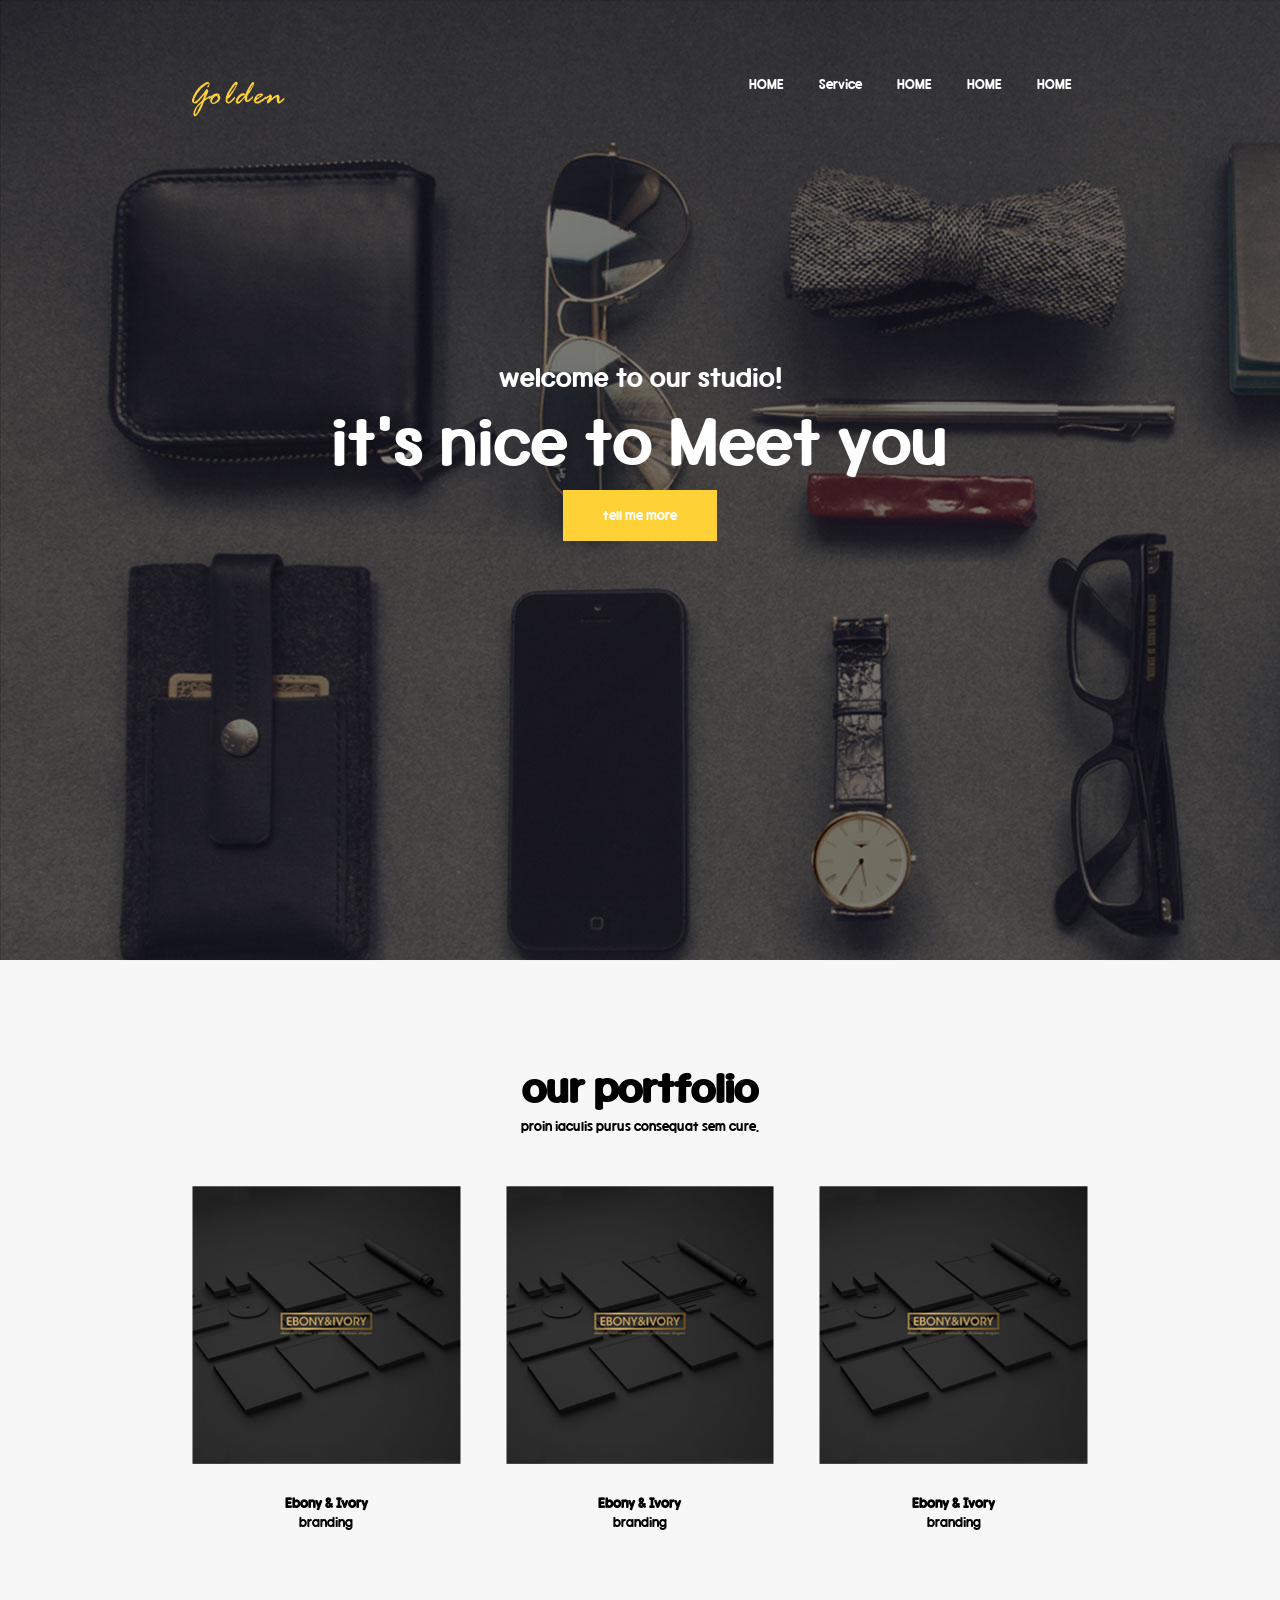
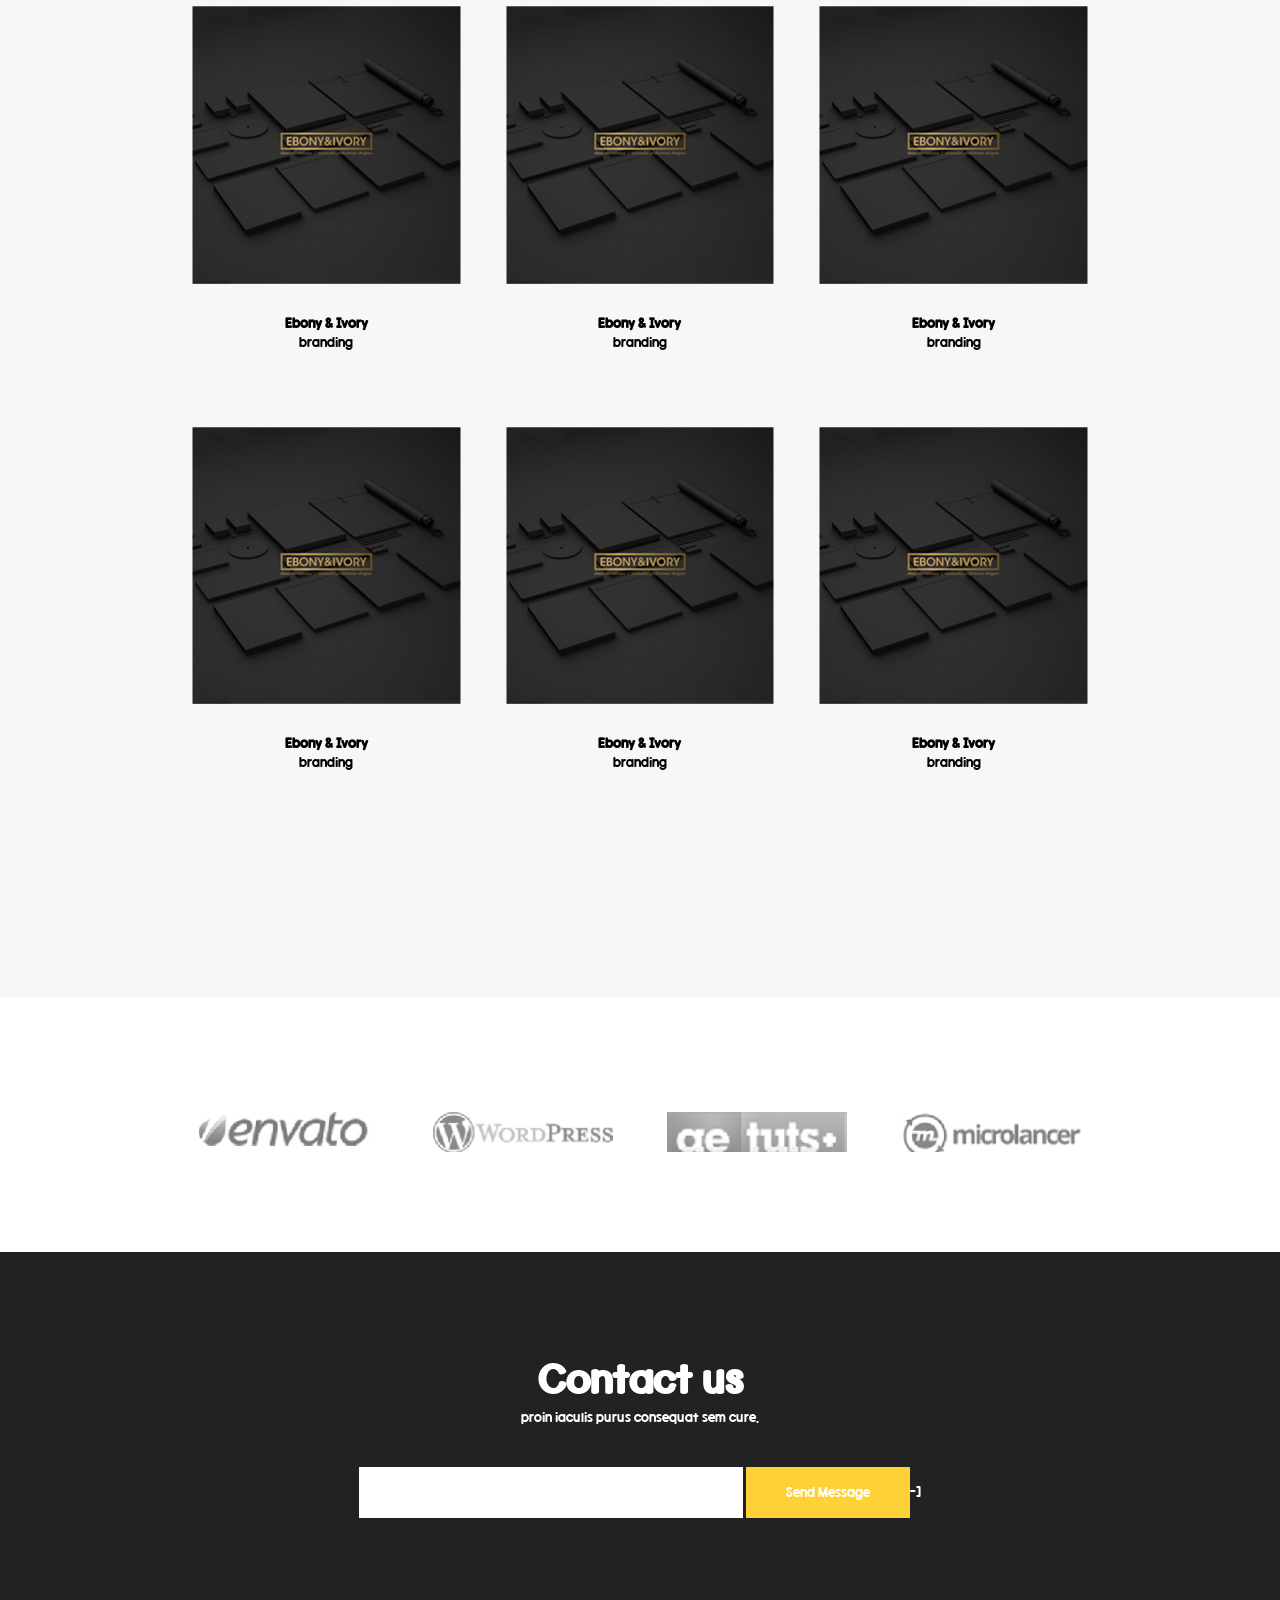
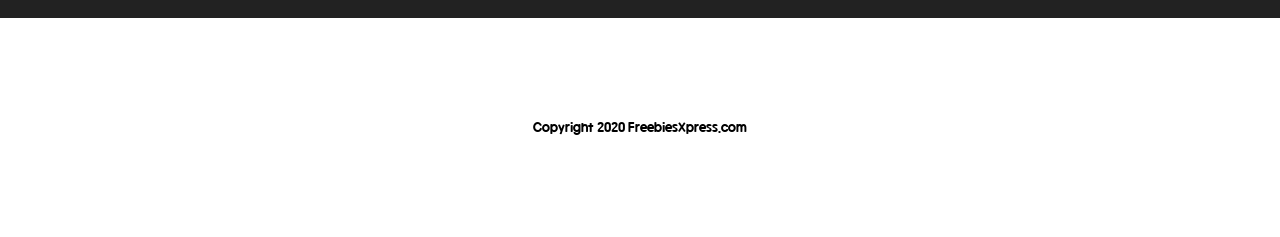
==== index.html @ ff39e225 "upload" ====
<!DOCTYPE html>
<html lang="en">
<head>
    <meta charset="UTF-8">
    <meta http-equiv="X-UA-Compatible" content="IE=edge">
    <meta name="viewport" content="width=device-width, initial-scale=1.0">
    <meta property="og:title" content="오픈그래프 테스트"> 
    <meta property="og:url" content="https://m-kyu.github.io/og-test/index.html"> 
    <meta property="og:type" content="website"> 
    <meta property="og:image" content="img/img_item04.jpg"> 
    <meta property="og:site_name" content="golden"> 
    <meta property="og:description" content="오픈그래프 테스트 중입니다."> 
    
    <title>Document</title>
    <link href="css/index.css" rel="stylesheet">
    <link href="favicon.ico" rel="shortcut icon">
</head>
<body>
    <header>
        <div>
            <h1><a href="index.html">LOGO</a></h1>
            <nav>
                <a href="index.html">HOME</a>
                <a href="sub.html">Service</a>
                <a href="#">HOME</a>
                <a href="#">HOME</a>
                <a href="#">HOME</a>
            </nav>
            <a class="trigger menu">
                <span></span>
                <span></span>
                <span></span>

            </a>
        </div>
    </header>


    
    <main>
        <div class="visual">
            <div>
                <p>
                    <small>welcome to our studio!</small>
                    it's nice to Meet you
                </p>
                <a href="#">tell me more</a>
            </div>
        </div>
        <img src="img/img_visual.jpg" alt="">

        <section>
            <h2>
                our portfolio
                <small>proin iaculis purus consequat sem cure.</small>
            </h2>
            <ul>
                <li>
                    <p><img src="img/img_item01.jpg" alt=""</p>
                    <p>
                        <b>Ebony & Ivory</b>
                        <em>branding</em>
                    </p>
                </li>
                <li>
                    <p><img src="img/img_item01.jpg" alt=""</p>
                    <p>
                        <b>Ebony & Ivory</b>
                        <em>branding</em>
                    </p>
                </li>
                <li>
                    <p><img src="img/img_item01.jpg" alt=""</p>
                    <p>
                        <b>Ebony & Ivory</b>
                        <em>branding</em>
                    </p>
                </li>
                <li>
                    <p><img src="img/img_item01.jpg" alt=""</p>
                    <p>
                        <b>Ebony & Ivory</b>
                        <em>branding</em>
                    </p>
                </li>
                <li>
                    <p><img src="img/img_item01.jpg" alt=""</p>
                    <p>
                        <b>Ebony & Ivory</b>
                        <em>branding</em>
                    </p>
                </li>
                <li>
                    <p><img src="img/img_item01.jpg" alt=""</p>
                    <p>
                        <b>Ebony & Ivory</b>
                        <em>branding</em>
                    </p>
                </li>
                <li>
                    <p><img src="img/img_item01.jpg" alt=""</p>
                    <p>
                        <b>Ebony & Ivory</b>
                        <em>branding</em>
                    </p>
                </li>
                <li>
                    <p><img src="img/img_item01.jpg" alt=""</p>
                    <p>
                        <b>Ebony & Ivory</b>
                        <em>branding</em>
                    </p>
                </li>
                <li>
                    <p><img src="img/img_item01.jpg" alt=""</p>
                    <p>
                        <b>Ebony & Ivory</b>
                        <em>branding</em>
                    </p>
                </li>

            </ul>
        </section>
        <div class="banner">
            <a href="#">envato</a>
            <a href="#">wordpress</a>
            <a href="#">tuts</a>
            <a href="#">microlancer</a>
        </div>

        <article class="contact">
            <h2>Contact us
            <small>proin iaculis purus consequat sem cure.</small>
            </h2>
            <div>
                <input type="email" name="email">
                <a href="#">Send Message</a>-]

            </div>


        </article>
    </main>
    <footer>Copyright 2020 FreebiesXpress.com</footer>
</body>
</html>
---- css/index.css ----
@font-face {
  font-family: 'KOTRA HOPE';
  src: url("../font/KOTRAHOPE.woff2") format("woff2");
  font-weight: normal;
  font-style: normal;
  font-display: swap;
}

* {
  -webkit-box-sizing: border-box;
          box-sizing: border-box;
  font-family: 'KOTRA HOPE';
}

body {
  margin: 0;
}

h2, h3, h4, h5, h6, figure, p {
  margin: 0;
}

a {
  text-decoration: none;
}

ul, li {
  list-style-type: none;
  padding: 0;
  margin: 0;
}

img {
  vertical-align: middle;
}

table {
  border-collapse: collapse;
}

header {
  position: fixed;
  left: 0;
  top: 0;
  width: 100%;
  padding: 30px 0;
  z-index: 9;
}

header > div {
  width: 70%;
  margin: 0 auto;
  display: -webkit-box;
  display: -ms-flexbox;
  display: flex;
  -webkit-box-pack: justify;
      -ms-flex-pack: justify;
          justify-content: space-between;
  -webkit-box-align: center;
      -ms-flex-align: center;
          align-items: center;
}

header > div a {
  color: #fff;
}

header > div h1 {
  -webkit-animation: txt 3s infinite;
          animation: txt 3s infinite;
}

header > div h1 a {
  background: url("../img/logo.png") no-repeat;
  font-size: 0;
  width: 96px;
  height: 36px;
  display: inline-block;
}

header > div nav {
  -webkit-box-flex: 1;
      -ms-flex-positive: 1;
          flex-grow: 1;
  text-align: right;
}

header > div nav a {
  display: inline-block;
  padding: 0 2%;
}

header > div .trigger-menu {
  width: 26px;
  height: 16px;
  position: absolute;
  right: 0;
  top: 30%;
  cursor: pointer;
}

header > div .trigger-menu span {
  width: 100%;
  border-bottom: 3px solid #fff;
  position: absolute;
  left: 0;
  top: 50%;
}

header > div .trigger-menu span:nth-child(1) {
  -webkit-transform: translateY(-6px);
          transform: translateY(-6px);
}

header > div .trigger-menu span:nth-child(1) {
  -webkit-transform: translateY(6px);
          transform: translateY(6px);
}

footer {
  padding: 100px 0;
  text-align: center;
}

header {
  position: fixed;
  left: 0;
  top: 0;
  width: 100%;
  padding: 30px 0;
  z-index: 9%;
}

header > div {
  width: 70%;
  margin: 0 auto;
  display: -webkit-box;
  display: -ms-flexbox;
  display: flex;
  -webkit-box-pack: justify;
      -ms-flex-pack: justify;
          justify-content: space-between;
  -webkit-box-align: center;
      -ms-flex-align: center;
          align-items: center;
}

header > div a {
  color: #fff;
}

header > div h1 {
  -webkit-animation: txt 3s infinite;
          animation: txt 3s infinite;
}

header > div h1 a {
  background: url("../img/logo.png") no-repeat;
  font-size: 0;
  width: 96px;
  height: 36px;
  display: inline-block;
}

header > div nav {
  -webkit-box-flex: 1;
      -ms-flex-positive: 1;
          flex-grow: 1;
  text-align: right;
}

header > div nav a {
  display: inline-block;
  padding: 0 2%;
}

header > div .trigger-menu {
  width: 26px;
  height: 16px;
  position: absolute;
  right: 0;
  top: 30%;
  cursor: pointer;
}

header > div .trigger-menu span {
  width: 100%;
  border-bottom: 3px solid #fff;
  position: absolute;
  left: 0;
  top: 50%;
}

header > div .trigger-menu span:nth-child(1) {
  -webkit-transform: translateY(-6px);
          transform: translateY(-6px);
}

header > div .trigger-menu span:nth-child(1) {
  -webkit-transform: translateY(6px);
          transform: translateY(6px);
}

@-webkit-keyframes txt {
  100% {
    -webkit-transform: scale;
            transform: scale;
  }
}

@keyframes txt {
  100% {
    -webkit-transform: scale;
            transform: scale;
  }
}

.visual {
  positon: relative;
}

.visual > div {
  position: absolute;
  left: 0;
  top: 0;
  width: 100%;
  height: 100%;
  display: -webkit-box;
  display: -ms-flexbox;
  display: flex;
  -webkit-box-pack: center;
      -ms-flex-pack: center;
          justify-content: center;
  -webkit-box-align: center;
      -ms-flex-align: center;
          align-items: center;
  -webkit-box-orient: vertical;
  -webkit-box-direction: normal;
      -ms-flex-direction: column;
          flex-direction: column;
}

.visual > div p {
  color: #fff;
  font-size: 5rem;
  text-align: center;
}

.visual > div p small {
  display: block;
  font-size: 2rem;
}

.visual > div a {
  background-color: #fed136;
  padding: 16px 40px;
  display: inline-block;
  color: #fff;
  -webkit-animation: ani-1 2s forwards;
          animation: ani-1 2s forwards;
}

.visual > img {
  width: 100%;
}

@-webkit-keyframes ani-1 {}

@keyframes ani-1 {}@keyframes ani-1 {
  0%, 50% {
    -webkit-transform: translateY(100%);
            transform: translateY(100%);
  }
}

section {
  background-color: #f7f7f7;
  padding: 100px 0;
  text-align: center;
}

section h2 {
  font-size: 3rem;
}

section h2 small {
  display: block;
  font-weight: normal;
  font-size: 1rem;
}

section ul {
  width: 70%;
  margin: 50px auto;
  display: -webkit-box;
  display: -ms-flexbox;
  display: flex;
  -webkit-box-pack: justify;
      -ms-flex-pack: justify;
          justify-content: space-between;
  -ms-flex-wrap: wrap;
      flex-wrap: wrap;
}

section ul li {
  width: 30%;
  margin-bottom: 5%;
}

section ul li p > img {
  width: 100%;
}

section ul li p:nth-child(2) {
  padding: 30px;
  background-color: #f7f7f7;
}

section ul li p:nth-child(2) > b {
  display: block;
}

section ul li p:nth-child(2) > em {
  font-style: normal;
}

.banner {
  padding: 100px 0;
  text-align: center;
}

.banner a {
  display: inline-block;
  width: 180px;
  height: 40px;
  font-size: 0;
  margin: 0 2%;
}

.banner a:nth-child(1) {
  background: url("../img/bn_01.jpg") 0 0/100% no-repeat;
}

.banner a:nth-child(2) {
  background: url("../img/bn_02.jpg") 0 0/100% no-repeat;
}

.banner a:nth-child(3) {
  background: url("../img/bn_03.jpg") 0 0/100% no-repeat;
}

.banner a:nth-child(4) {
  background: url("../img/bn_04.jpg") 0 0/100% no-repeat;
}

.contact {
  background-color: #222;
  color: #fff;
  text-align: center;
  padding: 100px 0;
}

.contact h2 {
  font-size: 3rem;
}

.contact h2 small {
  display: block;
  font-weight: normal;
  font-size: 1rem;
}

.contact div {
  margin-top: 40px;
}

.contact div input {
  padding: 18px 40px;
  border: none;
  width: 30%;
  vertical-align: middle;
}

.contact div a {
  vertical-align: middle;
  background-color: #fed136;
  padding: 16px 40px;
  display: inline-block;
  color: #fff;
}

footer {
  padding: 100px 0;
  text-align: center;
}
/*# sourceMappingURL=index.css.map */
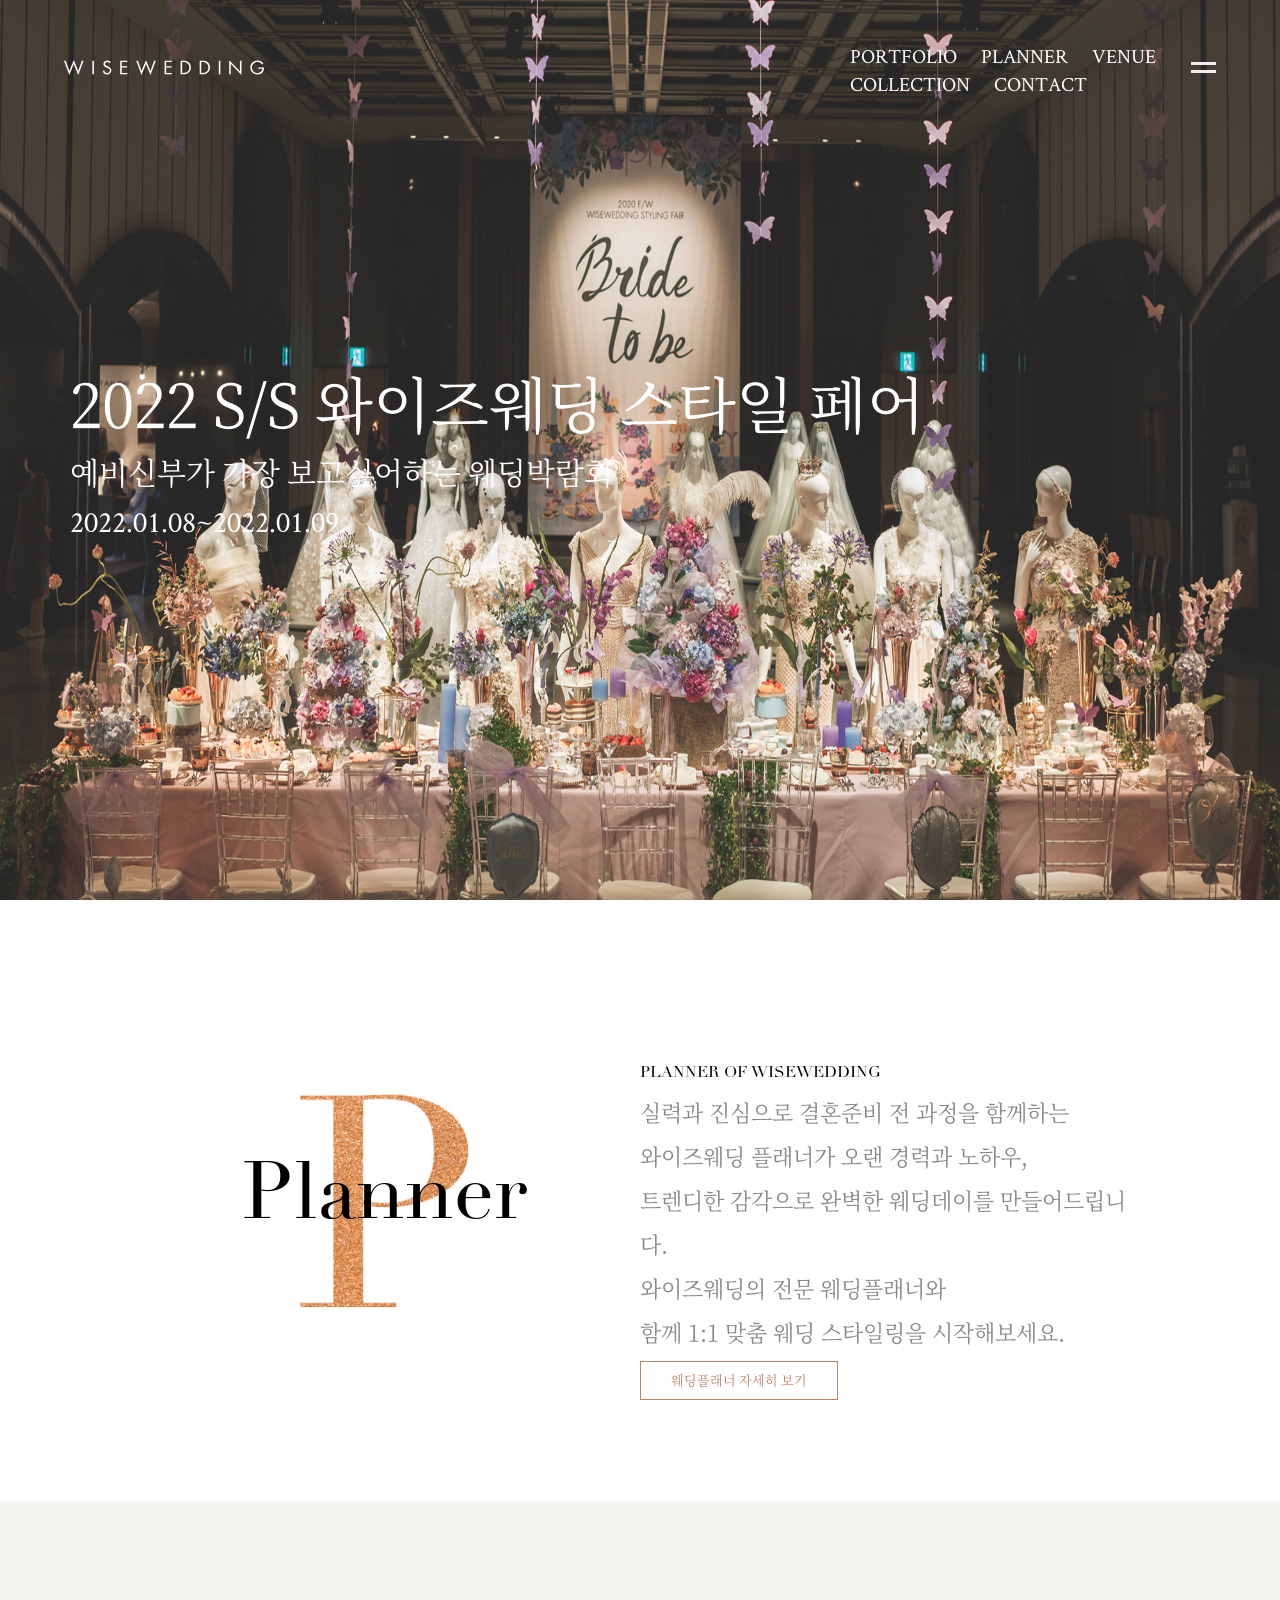
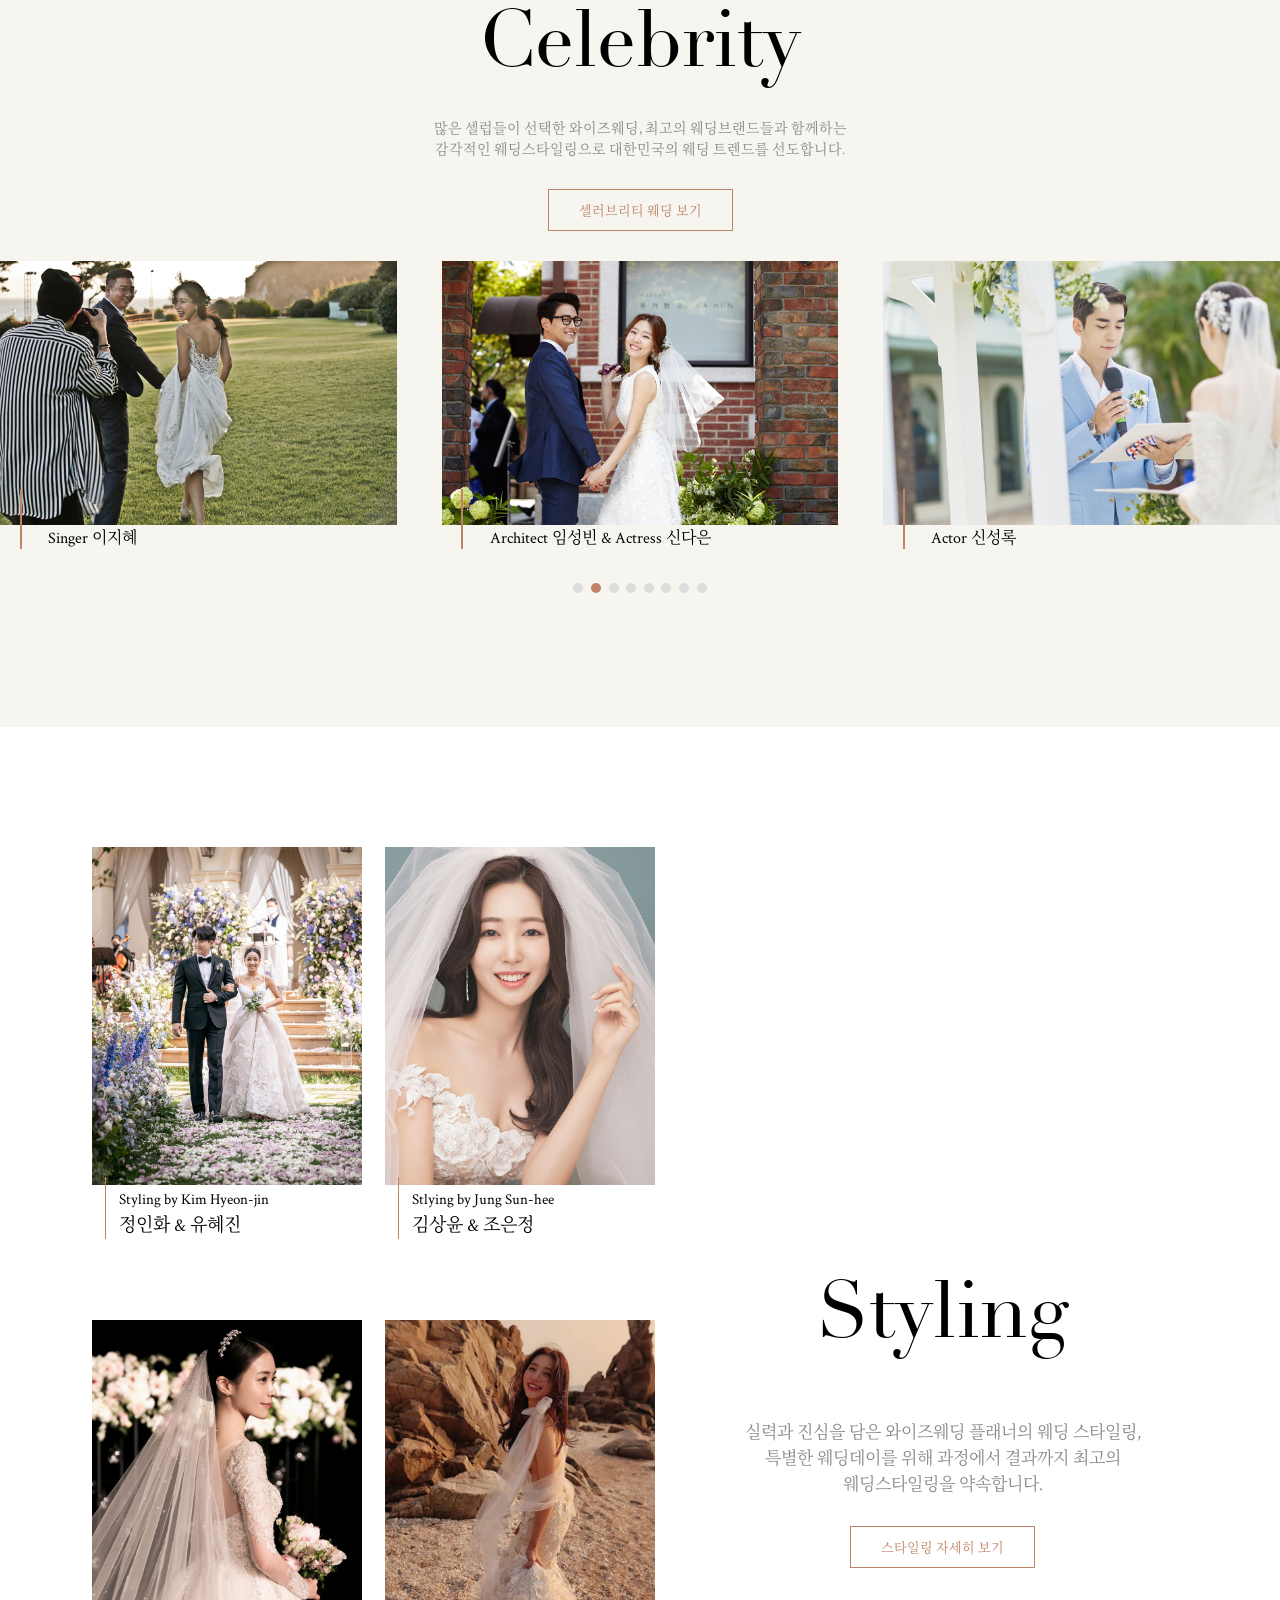
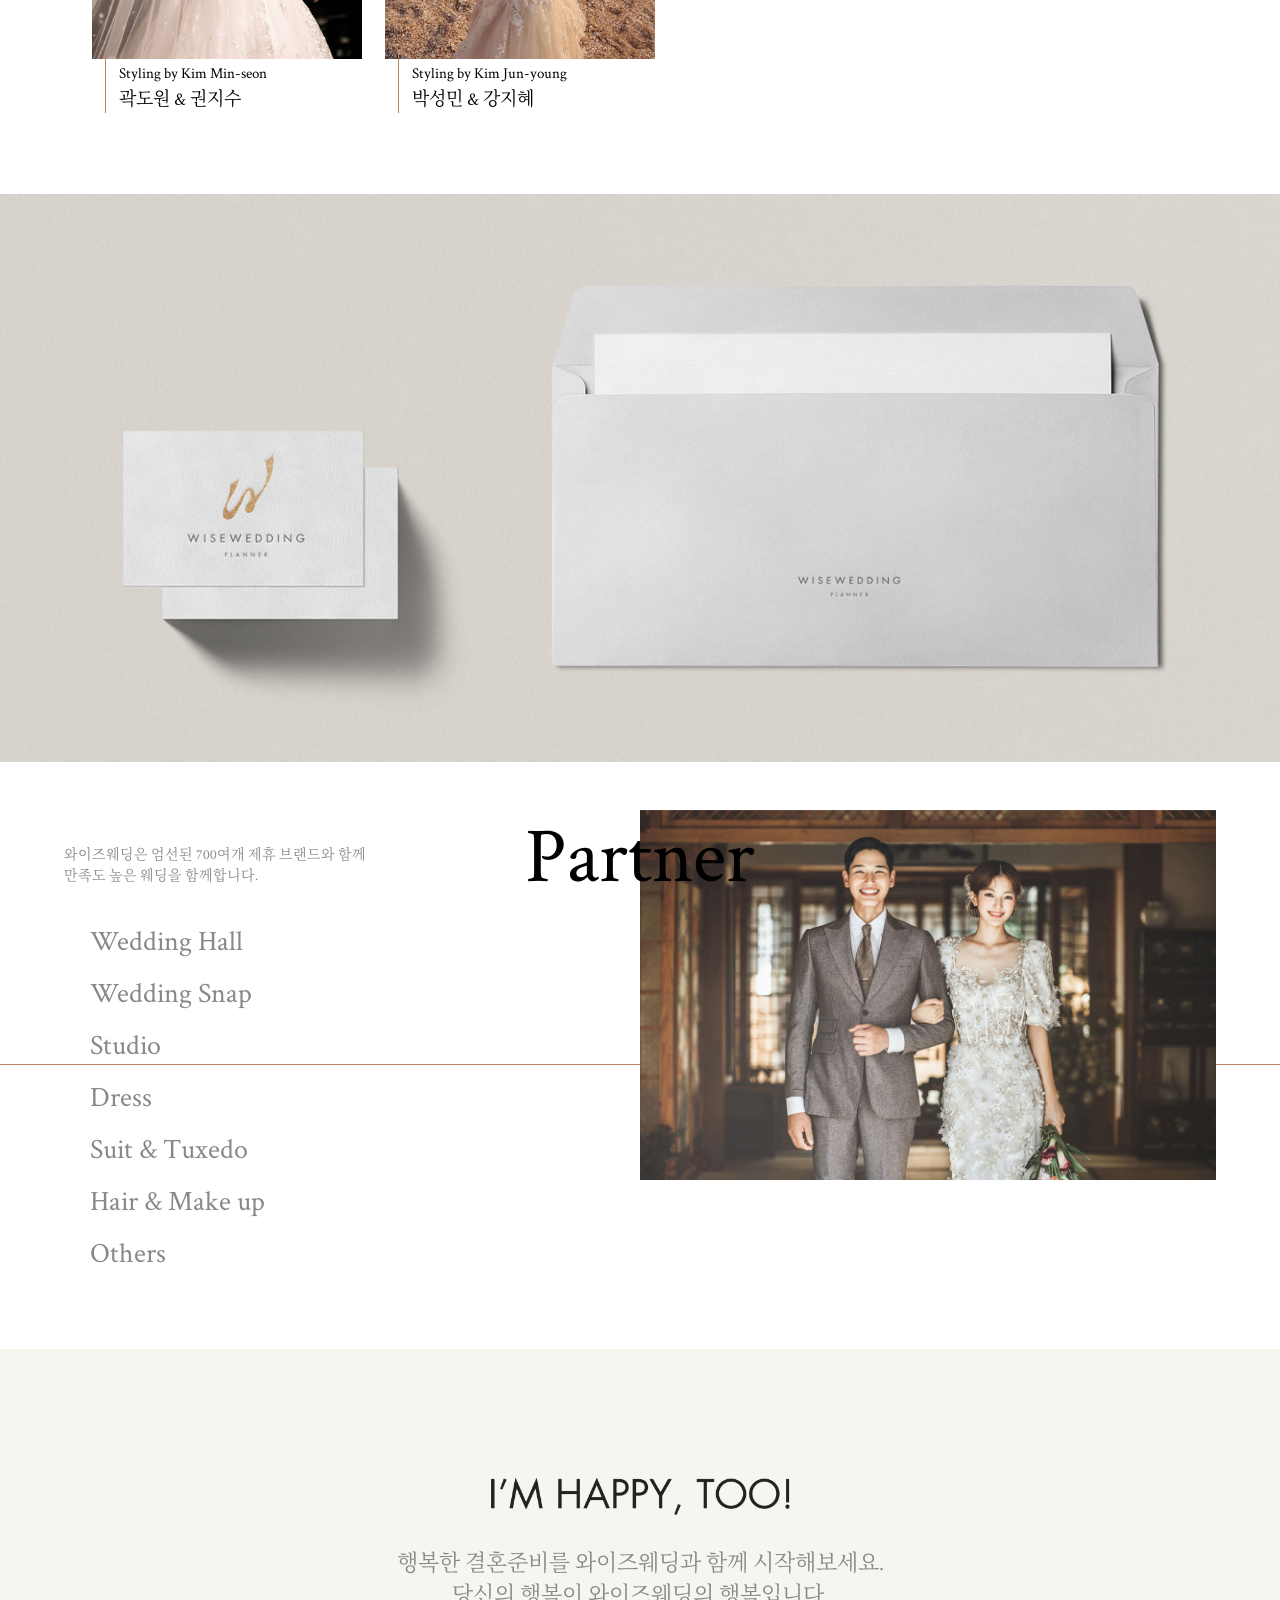
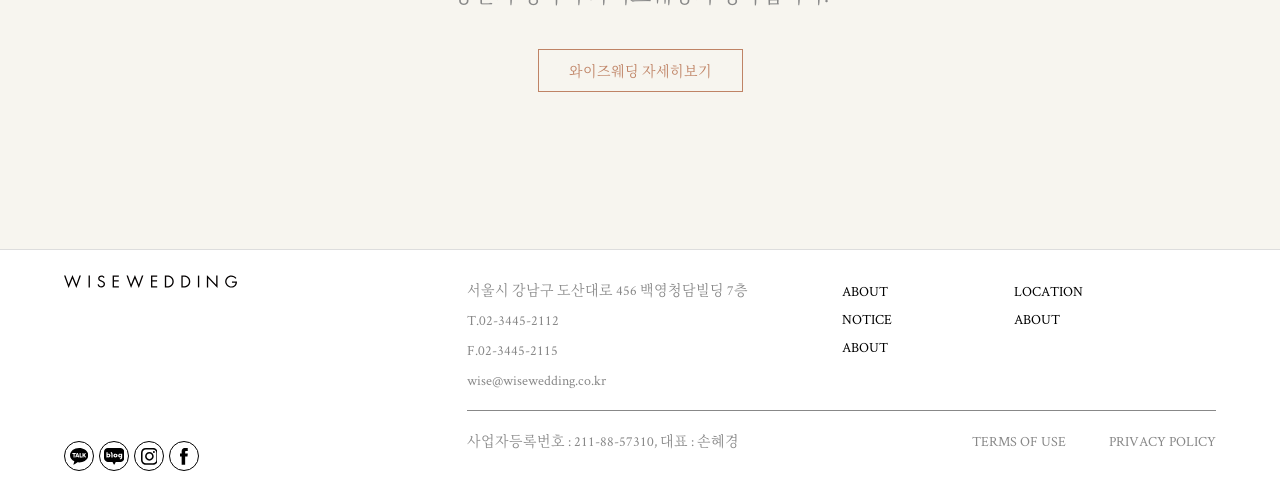
==== commit 1fada4c6: "2" ====
--- a/index.html
+++ b/index.html
@@ -4,143 +4,302 @@
     <meta charset="UTF-8">
     <meta http-equiv="X-UA-Compatible" content="IE=edge">
     <meta name="viewport" content="width=device-width, initial-scale=1.0">
-    <meta property="og:title" content="오픈그래프 테스트"> 
-    <meta property="og:url" content="https://m-kyu.github.io/og-test/index.html"> 
-    <meta property="og:type" content="website"> 
-    <meta property="og:image" content="img/img_item04.jpg"> 
-    <meta property="og:site_name" content="golden"> 
-    <meta property="og:description" content="오픈그래프 테스트 중입니다."> 
-    
     <title>Document</title>
     <link href="css/index.css" rel="stylesheet">
-    <link href="favicon.ico" rel="shortcut icon">
 </head>
 <body>
+    
     <header>
-        <div>
-            <h1><a href="index.html">LOGO</a></h1>
+        <div class="head">
+            <h1><a href="#" class="invert">LOGO</a></h1>
             <nav>
-                <a href="index.html">HOME</a>
-                <a href="sub.html">Service</a>
-                <a href="#">HOME</a>
-                <a href="#">HOME</a>
-                <a href="#">HOME</a>
+                <a href="#">PORTFOLIO</a>
+                <a href="#">PLANNER</a>
+                <a href="#">VENUE</a>
+                <a href="#">COLLECTION</a>
+                <a href="#">CONTACT</a>
             </nav>
-            <a class="trigger menu">
+            <div class="burger-menu">
                 <span></span>
                 <span></span>
-                <span></span>
-
-            </a>
+            </div>
         </div>
     </header>
 
-
-    
     <main>
         <div class="visual">
             <div>
                 <p>
-                    <small>welcome to our studio!</small>
-                    it's nice to Meet you
+                    2022 S/S 와이즈웨딩 스타일 페어
+                    <small>
+                        예비신부가 가장 보고싶어하는 웨딩박람회<br>
+                        2022.01.08~2022.01.09
+                    </small>
                 </p>
-                <a href="#">tell me more</a>
-            </div>
-        </div>
-        <img src="img/img_visual.jpg" alt="">
-
-        <section>
+            </div>
+            <img src="img/img_visual.jpg" alt="">
+        </div>
+
+        <div class="plan">
+            <div>
+                <p><b>Planner</b></p>
+                <p>
+                    <small>PLANNER OF WISEWEDDING</small>
+                    실력과 진심으로 결혼준비 전 과정을 함께하는
+                    와이즈웨딩 플래너가 오랜 경력과 노하우,
+                    트렌디한 감각으로 완벽한 웨딩데이를 만들어드립니다. 
+                    와이즈웨딩의 전문 웨딩플래너와 
+                    함께 1:1 맞춤 웨딩 스타일링을 시작해보세요.
+                    <a href="#">웨딩플래너 자세히 보기</a>
+                </p>                
+            </div>
+        </div>
+
+        <div class="cel">
             <h2>
-                our portfolio
-                <small>proin iaculis purus consequat sem cure.</small>
+                Celebrity
             </h2>
-            <ul>
-                <li>
-                    <p><img src="img/img_item01.jpg" alt=""</p>
-                    <p>
-                        <b>Ebony & Ivory</b>
-                        <em>branding</em>
-                    </p>
-                </li>
-                <li>
-                    <p><img src="img/img_item01.jpg" alt=""</p>
-                    <p>
-                        <b>Ebony & Ivory</b>
-                        <em>branding</em>
-                    </p>
-                </li>
-                <li>
-                    <p><img src="img/img_item01.jpg" alt=""</p>
-                    <p>
-                        <b>Ebony & Ivory</b>
-                        <em>branding</em>
-                    </p>
-                </li>
-                <li>
-                    <p><img src="img/img_item01.jpg" alt=""</p>
-                    <p>
-                        <b>Ebony & Ivory</b>
-                        <em>branding</em>
-                    </p>
-                </li>
-                <li>
-                    <p><img src="img/img_item01.jpg" alt=""</p>
-                    <p>
-                        <b>Ebony & Ivory</b>
-                        <em>branding</em>
-                    </p>
-                </li>
-                <li>
-                    <p><img src="img/img_item01.jpg" alt=""</p>
-                    <p>
-                        <b>Ebony & Ivory</b>
-                        <em>branding</em>
-                    </p>
-                </li>
-                <li>
-                    <p><img src="img/img_item01.jpg" alt=""</p>
-                    <p>
-                        <b>Ebony & Ivory</b>
-                        <em>branding</em>
-                    </p>
-                </li>
-                <li>
-                    <p><img src="img/img_item01.jpg" alt=""</p>
-                    <p>
-                        <b>Ebony & Ivory</b>
-                        <em>branding</em>
-                    </p>
-                </li>
-                <li>
-                    <p><img src="img/img_item01.jpg" alt=""</p>
-                    <p>
-                        <b>Ebony & Ivory</b>
-                        <em>branding</em>
-                    </p>
-                </li>
-
-            </ul>
-        </section>
-        <div class="banner">
-            <a href="#">envato</a>
-            <a href="#">wordpress</a>
-            <a href="#">tuts</a>
-            <a href="#">microlancer</a>
-        </div>
-
-        <article class="contact">
-            <h2>Contact us
-            <small>proin iaculis purus consequat sem cure.</small>
-            </h2>
-            <div>
-                <input type="email" name="email">
-                <a href="#">Send Message</a>-]
-
-            </div>
-
-
-        </article>
+            <p>  
+                많은 셀럽들이 선택한 와이즈웨딩, 최고의 웨딩브랜드들과 함께하는 
+                감각적인 웨딩스타일링으로 대한민국의 웨딩 트렌드를 선도합니다.
+                <a href="#">셀러브리티 웨딩 보기</a>
+            </p>
+            <div class="slide">
+                <div class="slide1">
+                    <figure>
+                        <img src="../img/img_cel1.jpg" alt="사진1">
+                        <figcaption> Singer 이지혜 </figcaption>
+                    </figure>
+
+                    <figure>
+                        <img src="../img/img_cel5.jpg" alt="사진1">
+                        <figcaption> Architect 임성빈 & Actress 신다은 </figcaption>
+                    </figure>
+
+                    <figure>
+                        <img src="../img/img_cel6.jpg" alt="사진1">
+                        <figcaption> Actor 신성록 </figcaption>
+                    </figure>
+                    <!-- <figure>
+                        <img src="../img/img_cel1.jpg" alt="사진1">
+                        <figcaption> Singer 이지혜 </figcaption>
+                    </figure>
+                    <figure>
+                        <img src="../img/img_cel1.jpg" alt="사진1">
+                        <figcaption> Singer 이지혜 </figcaption>
+                    </figure> -->
+                </div>
+
+
+                <p>
+                    <span></span>
+                    <span></span>
+                    <span></span>
+                    <span></span>
+                    <span></span>
+                    <span></span>
+                    <span></span>
+                    <span></span>
+                </p>
+            </div>
+        </div>
+
+        <div class="styling">
+            <div class="txt">
+                <h2>Styling</h2>
+                <p>
+                    실력과 진심을 담은 와이즈웨딩 플래너의 웨딩 스타일링,
+                    특별한 웨딩데이를 위해 과정에서 결과까지 최고의 
+                    웨딩스타일링을 약속합니다. 
+                    <a href="#">스타일링 자세히 보기</a>
+                </p>
+            </div>
+            <div class=photo>
+                <div>
+                    <figure>
+                        
+                        <img src="img/img_style1.jpg" alt="포토1">
+
+                    </figure>
+                    <p>
+                        <small>Styling by Kim Hyeon-jin</small><br>
+                        정인화 & 유혜진
+                    </p>
+                </div>
+                <div>
+                    <figure>
+                        <img src="../img/img_style2.jpg" alt="포토1">
+                    </figure>
+                    <p>
+                        <small>Stlying by Jung Sun-hee</small><br>
+                    김상윤 & 조은정
+                    </p>    
+                </div>
+                <div>
+                    <figure>
+                        <img src="../img/img_style3.jpg" alt="포토1">
+                    </figure>
+                    <p>
+                        <small>Styling by Kim Min-seon</small><br>
+                        곽도원 & 권지수
+                    </p>
+                </div>
+                <div>
+                    <figure>
+                        <img src="../img/img_style4.jpg" alt="포토1">
+                    </figure>
+                    <p>
+                        <small>Styling by Kim Jun-young</small><br>
+                        박성민 & 강지혜
+                    </p>
+                </div>
+            </div>    
+        </div>
+
+        <div class="letter">
+            <img src="../img/img_letter.jpg" alt="편지봉투">
+        </div>
+
+
+        <div class="partner"> <!-- relative -->
+            <hgroup> 
+                <h2>Partner</h2>
+                <h3> <!-- absolute -->
+                    와이즈웨딩은 엄선된 700여개 제휴 브랜드와 함께
+                    만족도 높은 웨딩을 함께합니다.
+                </h3>
+            </hgroup>
+            <div class="pt-body">
+                <nav>
+                    <a href="#">Wedding Hall</a>
+                    <a href="#">Wedding Snap</a>
+                    <a href="#" class="active">Studio</a>
+                    <a href="#">Dress</a>
+                    <a href="#">Suit & Tuxedo</a>
+                    <a href="#">Hair & Make up</a>
+                    <a href="#">Others</a>
+                </nav>
+                <figure><img src="../img/img_pt_studio.jpg" alt="예뻐"></figure> <!-- absolute -->
+            </div>
+        </div>
+
+        <div class="happy">
+            <figure><img src="../img/img_happy.png" alt="행복"></figure>
+            <p>
+                행복한 결혼준비를 와이즈웨딩과 함께 시작해보세요.<br>
+                당신의 행복이 와이즈웨딩의 행복입니다.
+            </p>
+            <a href="#">와이즈웨딩 자세히보기</a>
+
+        </div>
     </main>
-    <footer>Copyright 2020 FreebiesXpress.com</footer>
+
+
+    <footer>
+        <div class="container">
+            <div class="left">
+                <img src="../img/img_logo.svg" alt="로고1">
+                <nav>
+                    <a href="http://pf.kakao.com/_xbPJxhE" target="_blank" title="카카오톡">
+                        <svg version="1.0" id="footsns4" xmlns="http://www.w3.org/2000/svg" xmlns:xlink="http://www.w3.org/1999/xlink" x="0px" y="0px" viewBox="0 0 16 14.699" enable-background="new 0 0 16 14.699" xml:space="preserve">
+                        <g>
+                            <polygon points="5.889,6.831 6.856,6.831 6.392,5.378 	"></polygon>
+                            <path d="M8,0C3.581,0,0,2.832,0,6.324c0,2.273,1.518,4.266,3.795,5.381c-0.167,0.625-0.606,2.263-0.694,2.614
+                                c-0.108,0.435,0.16,0.429,0.335,0.312c0.137-0.092,2.192-1.489,3.079-2.091C6.996,12.611,7.493,12.649,8,12.649
+                                c4.418,0,8-2.832,8-6.325C16,2.832,12.418,0,8,0z M3.998,8.04c0.001,0.389-0.865,0.369-0.866-0.02
+                                c0.005-0.534-0.001-2.853-0.001-2.853H2.297c-0.488,0-0.49-0.857-0.001-0.857h2.536c0.518,0,0.518,0.878,0,0.878
+                                c-0.55,0-0.83,0.061-0.83,0.061L3.998,8.04z M7.29,8.157C7.087,7.622,7.14,7.598,7.14,7.598l-1.526,0L5.447,8.182
+                                C5.27,8.591,4.503,8.258,4.68,7.848c0.246-0.566,0.987-2.7,1.192-3.152C5.953,4.518,6.145,4.446,6.34,4.446
+                                c0.237,0,0.481,0.105,0.549,0.251c0.148,0.316,0.958,2.542,1.192,3.16C8.246,8.29,7.454,8.59,7.29,8.157z M10.417,8.349
+                                c-0.392,0-1.276,0.004-1.674,0.004c-0.398,0-0.331-0.465-0.331-0.465S8.409,5.552,8.408,4.826C8.407,4.571,8.634,4.444,8.86,4.444
+                                c0.225,0,0.45,0.127,0.451,0.381C9.312,5.35,9.308,7.511,9.308,7.511s0.715,0.004,1.107,0.004
+                                C10.807,7.515,10.809,8.349,10.417,8.349z M13.145,8.284l-1.099-1.5l-0.251,0.202c0,0,0,0.741,0,1.131
+                                c0,0.336-0.856,0.337-0.856,0.001c0-0.213,0.019-3.088,0.01-3.406c-0.005-0.175,0.221-0.266,0.44-0.266
+                                c0.206,0,0.406,0.079,0.411,0.243C11.811,5.119,11.8,5.899,11.8,5.899s1.24-1.242,1.417-1.417c0.182-0.181,0.747,0.387,0.564,0.568
+                                c-0.312,0.31-1.104,1.167-1.104,1.167l1.167,1.537C14.066,8.047,13.367,8.577,13.145,8.284z"></path>
+                        </g>
+                        </svg>				   
+                    </a>
+                    <a href="https://blog.naver.com/happywisewed" target="_blank" title="블로그">
+                        <svg version="1.0" id="footsns3" xmlns="http://www.w3.org/2000/svg" xmlns:xlink="http://www.w3.org/1999/xlink" x="0px" y="0px" viewBox="0 0 16 13.233" enable-background="new 0 0 16 13.233" xml:space="preserve">
+                       <g>
+                           <path d="M12.557,5.383c-0.474,0.163-0.518,0.919-0.074,1.143c0.383,0.217,0.941-0.064,0.92-0.525
+                               C13.455,5.562,12.959,5.195,12.557,5.383z"></path>
+                           <path d="M8.866,5.393C8.364,5.532,8.297,6.32,8.761,6.549c0.385,0.232,0.962-0.081,0.91-0.545
+                               C9.722,5.583,9.254,5.244,8.866,5.393z"></path>
+                           <path d="M3.221,5.41C2.74,5.58,2.717,6.358,3.185,6.563c0.389,0.207,0.926-0.11,0.888-0.562
+                               C4.116,5.561,3.618,5.224,3.221,5.41z"></path>
+                           <path d="M15.858,2.214c-0.38-1.26-1.621-2.211-2.944-2.212c-3.276-0.003-6.553-0.003-9.83,0
+                               c-1.586-0.008-3.017,1.367-3.08,2.949c-0.008,1.665-0.004,3.332,0,4.998c0.036,1.538,1.368,2.903,2.904,2.988
+                               c1.276,0.031,2.553-0.005,3.83,0.018c0.295,0.629,0.611,1.249,0.915,1.876c0.084,0.157,0.145,0.357,0.342,0.402
+                               c0.201-0.038,0.262-0.241,0.346-0.397c0.308-0.628,0.619-1.254,0.924-1.885c1.275-0.014,2.551,0.014,3.827-0.014
+                               c1.534-0.085,2.862-1.448,2.901-2.984C16,6.624,15.994,5.295,15.998,3.966C15.986,3.381,16.053,2.779,15.858,2.214z M4.548,7.189
+                               C4.084,7.591,3.281,7.615,2.88,7.109c0.002,0.073,0.004,0.217,0.006,0.289C2.564,7.402,2.24,7.405,1.919,7.392
+                               c0.014-1.366-0.016-2.733,0.017-4.098c0.317,0.01,0.633,0.006,0.949,0.01c-0.011,0.51,0.006,1.021-0.012,1.531
+                               c0.464-0.466,1.284-0.447,1.742,0.016C5.248,5.461,5.227,6.621,4.548,7.189z M6.782,7.399C6.465,7.402,6.148,7.402,5.832,7.4
+                               C5.818,6.534,5.85,5.666,5.814,4.8c0.002-0.286-0.149-0.572-0.438-0.655c-0.006-0.315-0.002-0.629,0-0.944
+                               C5.669,3.21,5.967,3.274,6.202,3.454C6.619,3.758,6.795,4.299,6.784,4.8C6.781,5.667,6.786,6.534,6.782,7.399z M10.152,7.148
+                               C9.347,7.758,7.92,7.559,7.529,6.555C7.198,5.769,7.655,4.774,8.498,4.572c0.598-0.169,1.307-0.077,1.769,0.364
+                               C10.884,5.513,10.838,6.642,10.152,7.148z M14.328,7.3c-0.004,0.488-0.176,1.011-0.582,1.31c-0.353,0.267-0.817,0.297-1.243,0.278
+                               c0.001-0.295,0-0.589-0.001-0.884c0.225-0.01,0.486,0.001,0.663-0.166c0.196-0.19,0.196-0.481,0.215-0.735
+                               c-0.478,0.453-1.282,0.466-1.762,0.011c-0.668-0.631-0.566-1.869,0.19-2.391c0.462-0.328,1.182-0.328,1.563,0.132
+                               c-0.002-0.066-0.002-0.197-0.002-0.263c0.319-0.003,0.639-0.003,0.959,0C14.328,5.494,14.33,6.397,14.328,7.3z"></path>
+                       </g>
+                        </svg>
+                    </a>
+                    <a href="https://www.instagram.com/wiseweddingplanner/" target="_blank" title="인스타그램">
+                        <svg version="1.0" id="footsns2" xmlns="http://www.w3.org/2000/svg" xmlns:xlink="http://www.w3.org/1999/xlink" x="0px" y="0px" viewBox="0 0 14 14" enable-background="new 0 0 14 14" xml:space="preserve">
+                       <g>
+                           <path d="M7,3.359c-1.976,0-3.613,1.609-3.613,3.613S4.996,10.585,7,10.585s3.613-1.637,3.613-3.613
+                               S8.976,3.359,7,3.359z M7,9.286c-1.27,0-2.315-1.044-2.315-2.315S5.73,4.657,7,4.657s2.315,1.044,2.315,2.315S8.27,9.286,7,9.286z"></path>
+                           <circle cx="10.754" cy="3.274" r="0.819"></circle>
+                           <path d="M12.871,1.157C12.137,0.395,11.093,0,9.907,0H4.093C1.637,0,0,1.637,0,4.093v5.786
+                               c0,1.214,0.395,2.258,1.185,3.02C1.948,13.633,2.964,14,4.121,14h5.758c1.214,0,2.23-0.395,2.964-1.101
+                               C13.605,12.165,14,11.121,14,9.907V4.093C14,2.907,13.605,1.891,12.871,1.157z M12.758,9.907c0,0.875-0.31,1.581-0.819,2.06
+                               c-0.508,0.48-1.214,0.734-2.06,0.734H4.121c-0.847,0-1.552-0.254-2.06-0.734c-0.508-0.508-0.762-1.214-0.762-2.089V4.093
+                               c0-0.847,0.254-1.552,0.762-2.06c0.48-0.48,1.214-0.734,2.06-0.734h5.815c0.847,0,1.552,0.254,2.06,0.762
+                               c0.48,0.508,0.762,1.214,0.762,2.032V9.907L12.758,9.907z"></path>
+                       </g>
+                        </svg>				   
+                    </a>
+                    <a href="https://www.facebook.com/Wisewedding/" target="_blank" title="페이스북">
+                        <svg version="1.0" id="footsns1" xmlns="http://www.w3.org/2000/svg" xmlns:xlink="http://www.w3.org/1999/xlink" x="0px" y="0px" viewBox="0 0 6.97 15" enable-background="new 0 0 6.97 15" xml:space="preserve">
+                       <path d="M6.97,4.857H4.596V3.3c0-0.585,0.387-0.721,0.66-0.721c0.272,0,1.675,0,1.675,0v-2.57L4.625,0
+                           C2.064,0,1.481,1.917,1.481,3.144v1.713H0v2.649h1.481c0,3.399,0,7.494,0,7.494h3.115c0,0,0-4.136,0-7.494h2.102L6.97,4.857z"></path>
+                        </svg>				   
+                    </a>
+                    
+                </nav>
+            </div>
+            
+            <div class="right">
+                <div>
+                    <p>
+                        서울시 강남구 도산대로 456 백영청담빌딩 7층<br>
+                        T.02-3445-2112<br>
+                        F.02-3445-2115<br>
+                        wise@wisewedding.co.kr<br>
+                    </p>
+                    <nav>
+                        <a href="#">ABOUT</a>
+                        <a href="#">LOCATION</a>
+                        <a href="#">NOTICE</a>
+                        <a href="#">ABOUT</a>
+                        <a href="#">ABOUT</a>
+                    </nav>
+                </div>
+                <div class="end">
+                    <p>사업자등록번호 : 211-88-57310, 대표 : 손혜경</p>
+                    <p>
+                        <a href=#>TERMS OF USE</a> 
+                        <a href=#>PRIVACY POLICY</a>
+                    </p>
+                </div>
+            </div>
+
+            
+        </div>    
+    </footer>
+
 </body>
 </html>
--- a/css/index.css
+++ b/css/index.css
@@ -1,22 +1,43 @@
 @font-face {
-  font-family: 'KOTRA HOPE';
-  src: url("../font/KOTRAHOPE.woff2") format("woff2");
-  font-weight: normal;
+  font-family: WiseDidot;
+  src: url(../font/39D93B_0_0.woff) format("woff");
   font-style: normal;
-  font-display: swap;
+  font-weight: 500;
+}
+
+@font-face {
+  font-family: "Crimson Text";
+  src: url(../font/CrimsonText-Regular.woff) format("woff");
+  font-style: normal;
+  font-weight: 400;
+}
+
+@font-face {
+  font-family: "Crimson Text";
+  src: url(../font/CrimsonText-SemiBold.woff) format("woff");
+  font-style: normal;
+  font-weight: 500;
+}
+
+@font-face {
+  font-family: "Noto Serif KR";
+  src: url(../font/SourceHanSerifKR-Regular_subset.woff) format("woff");
+  font-style: normal;
+  font-weight: 400;
 }
 
 * {
   -webkit-box-sizing: border-box;
           box-sizing: border-box;
-  font-family: 'KOTRA HOPE';
-}
-
-body {
+  font-family: "Crimson Text", "Noto Serif KR";
+}
+
+html, body {
   margin: 0;
-}
-
-h2, h3, h4, h5, h6, figure, p {
+  font-size: 20px;
+}
+
+h1, h2, h3, h4, h5, h6, figure, p {
   margin: 0;
 }
 
@@ -47,8 +68,13 @@
   z-index: 9;
 }
 
-header > div {
-  width: 70%;
+header .invert {
+  -webkit-filter: invert(1);
+          filter: invert(1);
+}
+
+header .head {
+  width: 90%;
   margin: 0 auto;
   display: -webkit-box;
   display: -ms-flexbox;
@@ -61,162 +87,36 @@
           align-items: center;
 }
 
-header > div a {
-  color: #fff;
-}
-
-header > div h1 {
-  -webkit-animation: txt 3s infinite;
-          animation: txt 3s infinite;
-}
-
-header > div h1 a {
-  background: url("../img/logo.png") no-repeat;
+header .head h1 a {
+  color: #fff;
+  background: url("../img/img_logo1.svg") no-repeat;
   font-size: 0;
-  width: 96px;
-  height: 36px;
+  width: 200px;
+  height: 50px;
   display: inline-block;
 }
 
-header > div nav {
-  -webkit-box-flex: 1;
-      -ms-flex-positive: 1;
-          flex-grow: 1;
-  text-align: right;
-}
-
-header > div nav a {
-  display: inline-block;
-  padding: 0 2%;
-}
-
-header > div .trigger-menu {
-  width: 26px;
-  height: 16px;
-  position: absolute;
-  right: 0;
-  top: 30%;
-  cursor: pointer;
-}
-
-header > div .trigger-menu span {
-  width: 100%;
-  border-bottom: 3px solid #fff;
-  position: absolute;
-  left: 0;
-  top: 50%;
-}
-
-header > div .trigger-menu span:nth-child(1) {
-  -webkit-transform: translateY(-6px);
-          transform: translateY(-6px);
-}
-
-header > div .trigger-menu span:nth-child(1) {
-  -webkit-transform: translateY(6px);
-          transform: translateY(6px);
-}
-
-footer {
-  padding: 100px 0;
-  text-align: center;
-}
-
-header {
-  position: fixed;
-  left: 0;
-  top: 0;
-  width: 100%;
-  padding: 30px 0;
-  z-index: 9%;
-}
-
-header > div {
-  width: 70%;
-  margin: 0 auto;
-  display: -webkit-box;
-  display: -ms-flexbox;
-  display: flex;
-  -webkit-box-pack: justify;
-      -ms-flex-pack: justify;
-          justify-content: space-between;
-  -webkit-box-align: center;
-      -ms-flex-align: center;
-          align-items: center;
-}
-
-header > div a {
-  color: #fff;
-}
-
-header > div h1 {
-  -webkit-animation: txt 3s infinite;
-          animation: txt 3s infinite;
-}
-
-header > div h1 a {
-  background: url("../img/logo.png") no-repeat;
-  font-size: 0;
-  width: 96px;
-  height: 36px;
-  display: inline-block;
-}
-
-header > div nav {
-  -webkit-box-flex: 1;
-      -ms-flex-positive: 1;
-          flex-grow: 1;
-  text-align: right;
-}
-
-header > div nav a {
-  display: inline-block;
-  padding: 0 2%;
-}
-
-header > div .trigger-menu {
-  width: 26px;
-  height: 16px;
-  position: absolute;
-  right: 0;
-  top: 30%;
-  cursor: pointer;
-}
-
-header > div .trigger-menu span {
-  width: 100%;
-  border-bottom: 3px solid #fff;
-  position: absolute;
-  left: 0;
-  top: 50%;
-}
-
-header > div .trigger-menu span:nth-child(1) {
-  -webkit-transform: translateY(-6px);
-          transform: translateY(-6px);
-}
-
-header > div .trigger-menu span:nth-child(1) {
-  -webkit-transform: translateY(6px);
-          transform: translateY(6px);
-}
-
-@-webkit-keyframes txt {
-  100% {
-    -webkit-transform: scale;
-            transform: scale;
-  }
-}
-
-@keyframes txt {
-  100% {
-    -webkit-transform: scale;
-            transform: scale;
-  }
+header .head nav {
+  margin-left: 50%;
+}
+
+header .head nav a {
+  color: #fff;
+  padding: 10px;
+}
+
+header .head .burger-menu span {
+  display: block;
+  border-top: 3px solid #eee;
+  width: 25px;
+  height: 8px;
 }
 
 .visual {
-  positon: relative;
+  position: relative;
+  overflow: hidden;
+  width: 100%;
+  height: 100vh;
 }
 
 .visual > div {
@@ -225,6 +125,61 @@
   top: 0;
   width: 100%;
   height: 100%;
+  display: -webkit-box;
+  display: -ms-flexbox;
+  display: flex;
+  -webkit-box-pack: justify;
+      -ms-flex-pack: justify;
+          justify-content: space-between;
+  -webkit-box-align: center;
+      -ms-flex-align: center;
+          align-items: center;
+  padding: 0 50px;
+  margin: 0 20px;
+}
+
+.visual > div p {
+  color: #fff;
+  font-size: 3rem;
+  line-height: 1.6;
+  font-family: 'Noto Serif KR', serif;
+}
+
+.visual > div p small {
+  display: block;
+  font-size: 1.5rem;
+  font-weight: normal;
+}
+
+.visual img {
+  height: 100%;
+  width: 100%;
+}
+
+.plan > div {
+  width: 80%;
+  margin: 8% auto;
+  display: -webkit-box;
+  display: -ms-flexbox;
+  display: flex;
+  -webkit-box-pack: justify;
+      -ms-flex-pack: justify;
+          justify-content: space-between;
+  -webkit-box-align: center;
+      -ms-flex-align: center;
+          align-items: center;
+}
+
+.plan > div p:nth-child(1) {
+  width: 50%;
+}
+
+.plan > div p:nth-child(1) b {
+  background: url(../img/img_plan.png) center/170px no-repeat;
+  width: 200px;
+  height: 30vh;
+  font-family: WiseDidot;
+  font-weight: normal;
   display: -webkit-box;
   display: -ms-flexbox;
   display: flex;
@@ -234,163 +189,493 @@
   -webkit-box-align: center;
       -ms-flex-align: center;
           align-items: center;
+  font-size: 4rem;
+  margin: 0 auto;
+}
+
+.plan > div p:nth-child(2) {
+  width: 50%;
+  white-space: pre-line;
+  font-size: 1.1rem;
+  color: #888;
+  font-family: "Noto Serif KR";
+  line-height: 2;
+}
+
+.plan > div p:nth-child(2) small {
+  font-size: 16px;
+  font-family: WiseDidot;
+  font-weight: normal;
+  color: #000;
+}
+
+.plan > div a {
+  border: 1px solid #bf8365;
+  padding: 10px 30px;
+  text-align: center;
+  color: #bf8365;
+  font-size: 13px;
+}
+
+.plan > div a:hover {
+  background-color: #bf8365;
+  color: #fff;
+  -webkit-transition: .1s;
+  transition: .1s;
+}
+
+.cel {
+  font-family: WiseDidot;
+  font-weight: normal;
+  text-align: center;
+  background: #f7f5ef;
+  padding: 100px 0;
+  width: 100%;
+}
+
+.cel h2 {
+  font-size: 78px;
+  font-family: WiseDidot;
+  font-weight: normal;
+}
+
+.cel p {
+  white-space: pre-line;
+  font-weight: normal;
+  font-size: 14px;
+  color: #888;
+}
+
+.cel p a {
+  border: 1px solid #bf8365;
+  padding: 10px 30px;
+  text-align: center;
+  color: #bf8365;
+  font-size: 13px;
+  display: inline-block;
+  margin: 30px 0;
+}
+
+.cel p a:hover {
+  background-color: #bf8365;
+  color: #fff;
+  -webkit-transition: .4s;
+  transition: .4s;
+}
+
+.cel .slide {
+  width: 100%;
+  margin-bottom: 30px;
+  -webkit-box-align: center;
+      -ms-flex-align: center;
+          align-items: center;
+  overflow: hidden;
+}
+
+.cel .slide .slide1 {
+  display: -webkit-box;
+  display: -ms-flexbox;
+  display: flex;
+  -webkit-box-pack: justify;
+      -ms-flex-pack: justify;
+          justify-content: space-between;
+}
+
+.cel .slide .slide1 figure {
+  position: relative;
+  margin-bottom: 30px;
+  width: 31%;
+}
+
+.cel .slide .slide1 figure img {
+  width: 100%;
+}
+
+.cel .slide .slide1 figure figcaption {
+  font-size: 0.8rem;
+  text-align: left;
+  padding-left: 3em;
+}
+
+.cel .slide .slide1 figure figcaption::before {
+  content: '';
+  position: absolute;
+  left: 5%;
+  bottom: 0%;
+  display: block;
+  border-left: 2px solid #bf8365;
+  width: 1%;
+  height: 60px;
+}
+
+.cel .slide .slide1 figure:hover {
+  color: #bf8365;
+  cursor: pointer;
+}
+
+.cel .slide > p {
+  display: -webkit-box;
+  display: -ms-flexbox;
+  display: flex;
+  -webkit-box-pack: center;
+      -ms-flex-pack: center;
+          justify-content: center;
+  width: 100%;
+}
+
+.cel .slide > p span {
+  display: inline-block;
+  width: 10px;
+  height: 10px;
+  border-radius: 100%;
+  background: #ddd;
+  margin: .3%;
+}
+
+.cel .slide > p span:nth-child(2) {
+  background-color: #bf8365;
+}
+
+.styling {
+  padding: 120px 50px 0 80px;
+}
+
+.styling .txt {
+  width: 50%;
+  margin-top: 400px;
+  font-family: WiseDidot;
+  font-weight: normal;
+  background: #fff;
+  float: right;
+  text-align: center;
+  white-space: pre-line;
+}
+
+.styling .txt h2 {
+  font-family: WiseDidot;
+  font-weight: normal;
+  font-size: 78px;
+}
+
+.styling .txt p {
+  font-size: 0.85rem;
+  color: #888;
+}
+
+.styling .txt p a {
+  border: 1px solid #bf8365;
+  padding: 10px 30px;
+  text-align: center;
+  color: #bf8365;
+  font-size: 13px;
+  display: inline-block;
+  margin: 30px 0;
+}
+
+.styling .txt p a:hover {
+  background-color: #bf8365;
+  color: #fff;
+  -webkit-transition: .4s;
+  transition: .4s;
+}
+
+.styling .photo {
+  margin: 0 1%;
+  display: -webkit-box;
+  display: -ms-flexbox;
+  display: flex;
+  -ms-flex-wrap: wrap;
+      flex-wrap: wrap;
+  -webkit-box-pack: justify;
+      -ms-flex-pack: justify;
+          justify-content: space-between;
+  margin: a auto;
+}
+
+.styling .photo > div {
+  position: relative;
+  margin-bottom: 10%;
+  width: 48%;
+}
+
+.styling .photo > div figure {
+  position: relative;
+  width: 100%;
+}
+
+.styling .photo > div figure img {
+  width: 100%;
+}
+
+.styling .photo > div figure img:hover {
+  background-color: #bf8365;
+  -webkit-transition: .4s;
+  transition: .4s;
+}
+
+.styling .photo > div figure::after {
+  content: 'View More';
+  position: absolute;
+  left: 0;
+  height: 100%;
+  width: 100%;
+  background-color: rgba(191, 131, 101, 0.7);
+  color: #fff;
+  padding-left: 5%;
+  padding-top: 5%;
+  -webkit-box-sizing: border-box;
+          box-sizing: border-box;
+  opacity: 0;
+  -webkit-transition: 0.3s;
+  transition: 0.3s;
+}
+
+.styling .photo > div figure:hover::after {
+  opacity: 1;
+}
+
+.styling .photo > div p {
+  padding: 0 10%;
+  font-size: 0.9rem;
+  margin-bottom: 10%;
+}
+
+.styling .photo > div p::before {
+  content: '';
+  position: absolute;
+  left: 5%;
+  width: 1px;
+  bottom: 6%;
+  height: 15%;
+  background-color: #bf8365;
+}
+
+.styling .photo > div:hover {
+  width: 48%;
+  color: #bf8365;
+  cursor: pointer;
+}
+
+.letter img {
+  width: 100%;
+}
+
+.partner {
+  padding: 0px;
+  -webkit-box-sizing: border-box;
+          box-sizing: border-box;
+  position: relative;
+  margin: 3% 0 6% 0;
+}
+
+.partner hgroup {
+  font-family: WiseDidot;
+}
+
+.partner hgroup h2 {
+  text-align: center;
+  font-size: 78px;
+  font-weight: normal;
+  position: relative;
+  z-index: 1;
+}
+
+.partner hgroup h3 {
+  font-size: 14px;
+  position: absolute;
+  left: 5%;
+  top: 5%;
+  font-weight: normal;
+  color: #888;
+  white-space: pre-line;
+}
+
+.partner .pt-body {
+  -webkit-box-align: center;
+      -ms-flex-align: center;
+          align-items: center;
+}
+
+.partner .pt-body nav a {
+  margin: 1% 0;
+  padding: 0 90px;
+  font-size: 1.4rem;
+  display: block;
+  color: #888;
+}
+
+.partner .pt-body nav a:hover {
+  color: #bf8365;
+}
+
+.partner .pt-body nav a:hover, .partner .pt-body nav a.active {
+  border-bottom: 1px solid #bf8365;
+}
+
+.partner .pt-body figure {
+  width: 45%;
+  position: absolute;
+  right: 5%;
+  top: 2%;
+}
+
+.partner .pt-body figure img {
+  width: 100%;
+}
+
+.happy {
+  text-align: center;
+  background-color: #f7f5ef;
+  height: 500px;
+  padding: 10% 0;
+}
+
+.happy figure {
+  margin: 0 auto;
+  width: 300px;
+}
+
+.happy figure img {
+  width: 100%;
+}
+
+.happy p {
+  color: #888;
+  padding: 30px 0;
+  font-size: 1.1rem;
+}
+
+.happy a {
+  border: 1px solid #bf8365;
+  color: #bf8365;
+  padding: 10px 30px;
+  font-size: 14px;
+  display: inline-block;
+  margin: 10px 0;
+}
+
+.happy a:hover {
+  background-color: #bf8365;
+  color: #fff;
+  -webkit-transition: .4s;
+  transition: .4s;
+}
+
+footer {
+  width: 100%;
+  margin: 0 auto;
+  padding: 2% 5% 0.5% 5%;
+  border-top: 1px solid #ddd;
+  position: relative;
+}
+
+footer .container {
+  display: -webkit-box;
+  display: -ms-flexbox;
+  display: flex;
+  -webkit-box-pack: justify;
+      -ms-flex-pack: justify;
+          justify-content: space-between;
+}
+
+footer .container .left {
+  width: 30%;
+  display: -webkit-box;
+  display: -ms-flexbox;
+  display: flex;
+  -webkit-box-align: start;
+      -ms-flex-align: start;
+          align-items: flex-start;
+  -webkit-box-pack: justify;
+      -ms-flex-pack: justify;
+          justify-content: space-between;
   -webkit-box-orient: vertical;
   -webkit-box-direction: normal;
       -ms-flex-direction: column;
           flex-direction: column;
 }
 
-.visual > div p {
-  color: #fff;
-  font-size: 5rem;
-  text-align: center;
-}
-
-.visual > div p small {
-  display: block;
-  font-size: 2rem;
-}
-
-.visual > div a {
-  background-color: #fed136;
-  padding: 16px 40px;
+footer .container .left img {
+  width: 50%;
+}
+
+footer .container .left nav {
+  display: -webkit-box;
+  display: -ms-flexbox;
+  display: flex;
+}
+
+footer .container .left nav a {
+  display: -webkit-box;
+  display: -ms-flexbox;
+  display: flex;
+  -webkit-box-align: center;
+      -ms-flex-align: center;
+          align-items: center;
+  -webkit-box-pack: center;
+      -ms-flex-pack: center;
+          justify-content: center;
+  margin-right: 5px;
+  width: 30px;
+  height: 30px;
+  border-radius: 100%;
+  border: 1px solid #000;
+  text-align: center;
+}
+
+footer .container .left nav a svg {
+  height: 60%;
+}
+
+footer .container .right {
+  width: 65%;
+}
+
+footer .container .right > div:nth-of-type(1) {
+  display: -webkit-box;
+  display: -ms-flexbox;
+  display: flex;
+  -webkit-box-pack: justify;
+      -ms-flex-pack: justify;
+          justify-content: space-between;
+}
+
+footer .container .right > div:nth-of-type(1) p {
+  width: 50%;
+  font-size: 0.7rem;
+  line-height: 30px;
+  color: #888;
+}
+
+footer .container .right > div:nth-of-type(1) nav {
+  width: 50%;
+}
+
+footer .container .right > div:nth-of-type(1) nav a {
+  width: 45%;
   display: inline-block;
-  color: #fff;
-  -webkit-animation: ani-1 2s forwards;
-          animation: ani-1 2s forwards;
-}
-
-.visual > img {
-  width: 100%;
-}
-
-@-webkit-keyframes ani-1 {}
-
-@keyframes ani-1 {}@keyframes ani-1 {
-  0%, 50% {
-    -webkit-transform: translateY(100%);
-            transform: translateY(100%);
-  }
-}
-
-section {
-  background-color: #f7f7f7;
-  padding: 100px 0;
-  text-align: center;
-}
-
-section h2 {
-  font-size: 3rem;
-}
-
-section h2 small {
-  display: block;
-  font-weight: normal;
-  font-size: 1rem;
-}
-
-section ul {
-  width: 70%;
-  margin: 50px auto;
-  display: -webkit-box;
-  display: -ms-flexbox;
-  display: flex;
-  -webkit-box-pack: justify;
-      -ms-flex-pack: justify;
-          justify-content: space-between;
-  -ms-flex-wrap: wrap;
-      flex-wrap: wrap;
-}
-
-section ul li {
-  width: 30%;
-  margin-bottom: 5%;
-}
-
-section ul li p > img {
-  width: 100%;
-}
-
-section ul li p:nth-child(2) {
-  padding: 30px;
-  background-color: #f7f7f7;
-}
-
-section ul li p:nth-child(2) > b {
-  display: block;
-}
-
-section ul li p:nth-child(2) > em {
-  font-style: normal;
-}
-
-.banner {
-  padding: 100px 0;
-  text-align: center;
-}
-
-.banner a {
+  font-size: 0.7rem;
+  color: #000;
+}
+
+footer .container .right > .end {
+  font-size: 0.7rem;
+  color: #888888;
+  line-height: 30px;
+  display: -webkit-box;
+  display: -ms-flexbox;
+  display: flex;
+  -webkit-box-pack: justify;
+      -ms-flex-pack: justify;
+          justify-content: space-between;
+  border-top: 1px solid #888888;
+  padding: 2% 0;
+  margin-top: 2%;
+}
+
+footer .container .right > .end a {
   display: inline-block;
-  width: 180px;
-  height: 40px;
-  font-size: 0;
-  margin: 0 2%;
-}
-
-.banner a:nth-child(1) {
-  background: url("../img/bn_01.jpg") 0 0/100% no-repeat;
-}
-
-.banner a:nth-child(2) {
-  background: url("../img/bn_02.jpg") 0 0/100% no-repeat;
-}
-
-.banner a:nth-child(3) {
-  background: url("../img/bn_03.jpg") 0 0/100% no-repeat;
-}
-
-.banner a:nth-child(4) {
-  background: url("../img/bn_04.jpg") 0 0/100% no-repeat;
-}
-
-.contact {
-  background-color: #222;
-  color: #fff;
-  text-align: center;
-  padding: 100px 0;
-}
-
-.contact h2 {
-  font-size: 3rem;
-}
-
-.contact h2 small {
-  display: block;
-  font-weight: normal;
-  font-size: 1rem;
-}
-
-.contact div {
-  margin-top: 40px;
-}
-
-.contact div input {
-  padding: 18px 40px;
-  border: none;
-  width: 30%;
-  vertical-align: middle;
-}
-
-.contact div a {
-  vertical-align: middle;
-  background-color: #fed136;
-  padding: 16px 40px;
-  display: inline-block;
-  color: #fff;
-}
-
-footer {
-  padding: 100px 0;
-  text-align: center;
+  padding-left: 40px;
+  color: #888;
 }
 /*# sourceMappingURL=index.css.map */
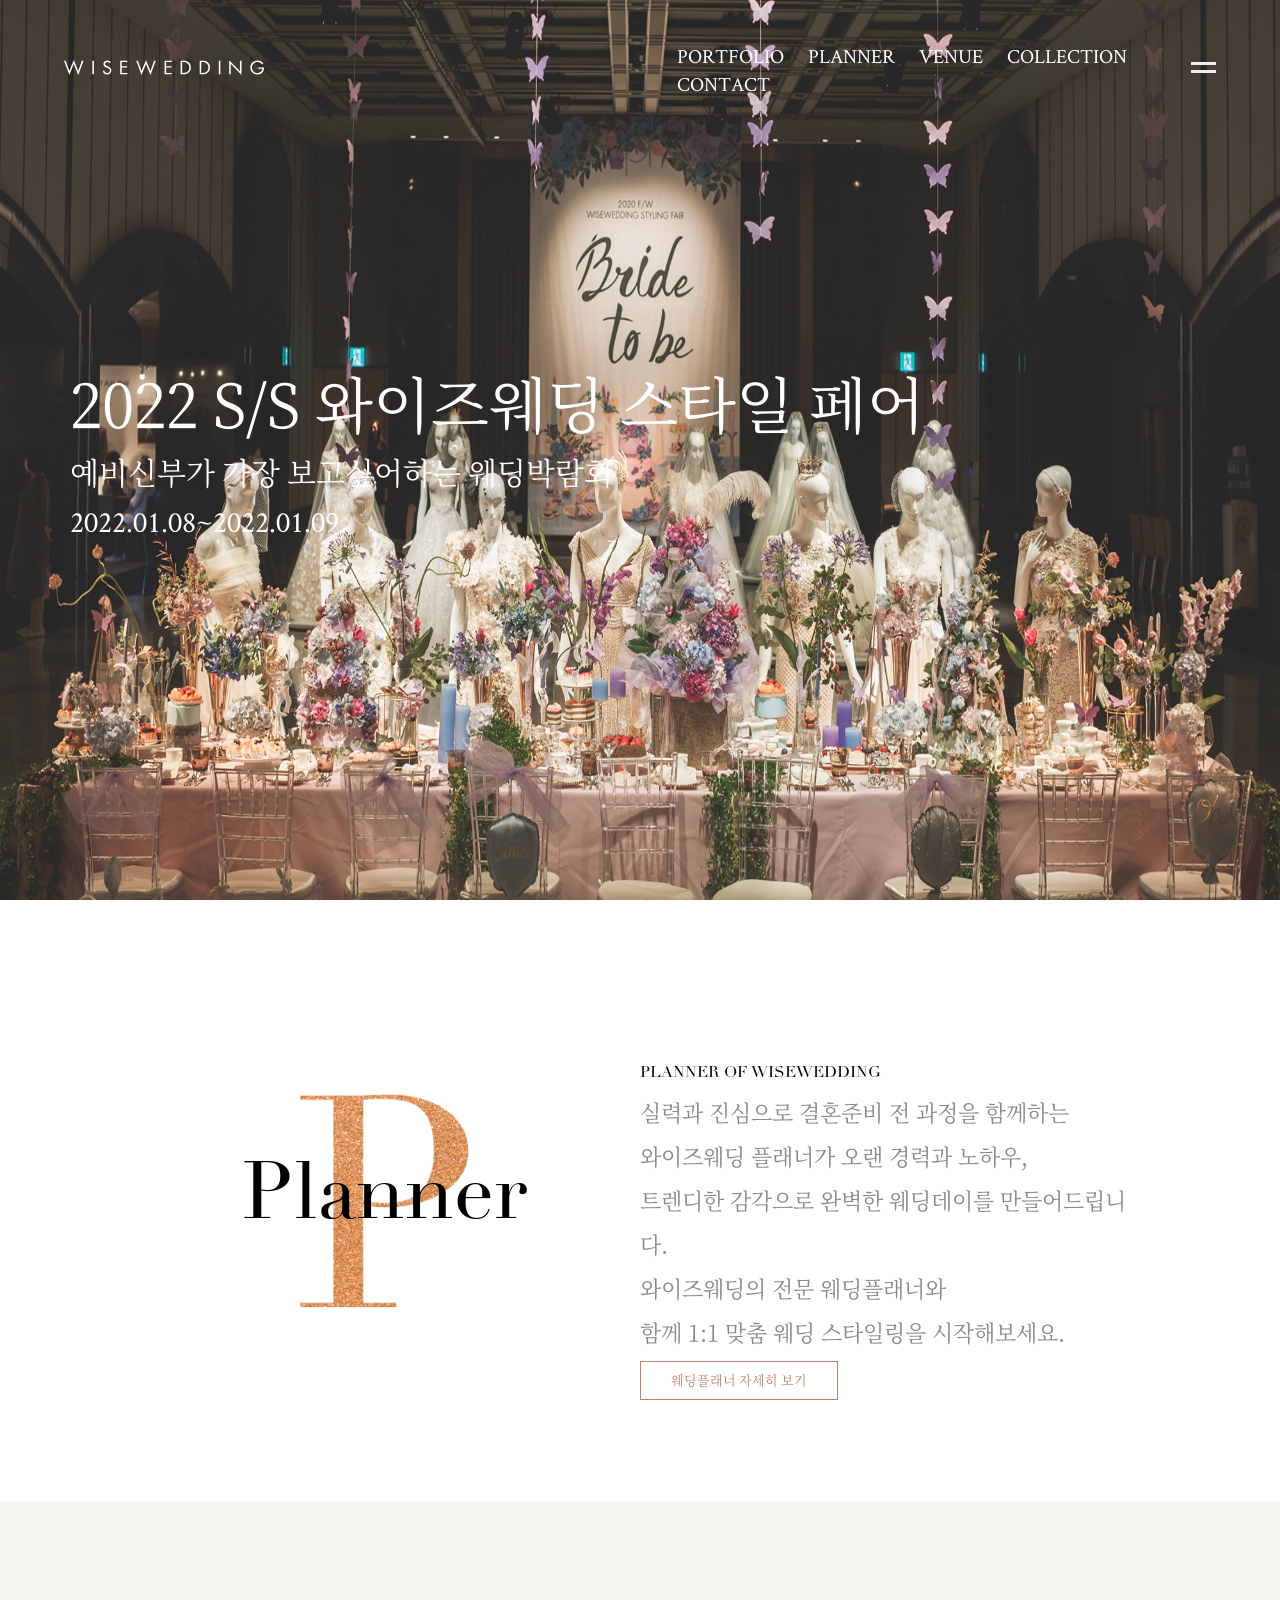
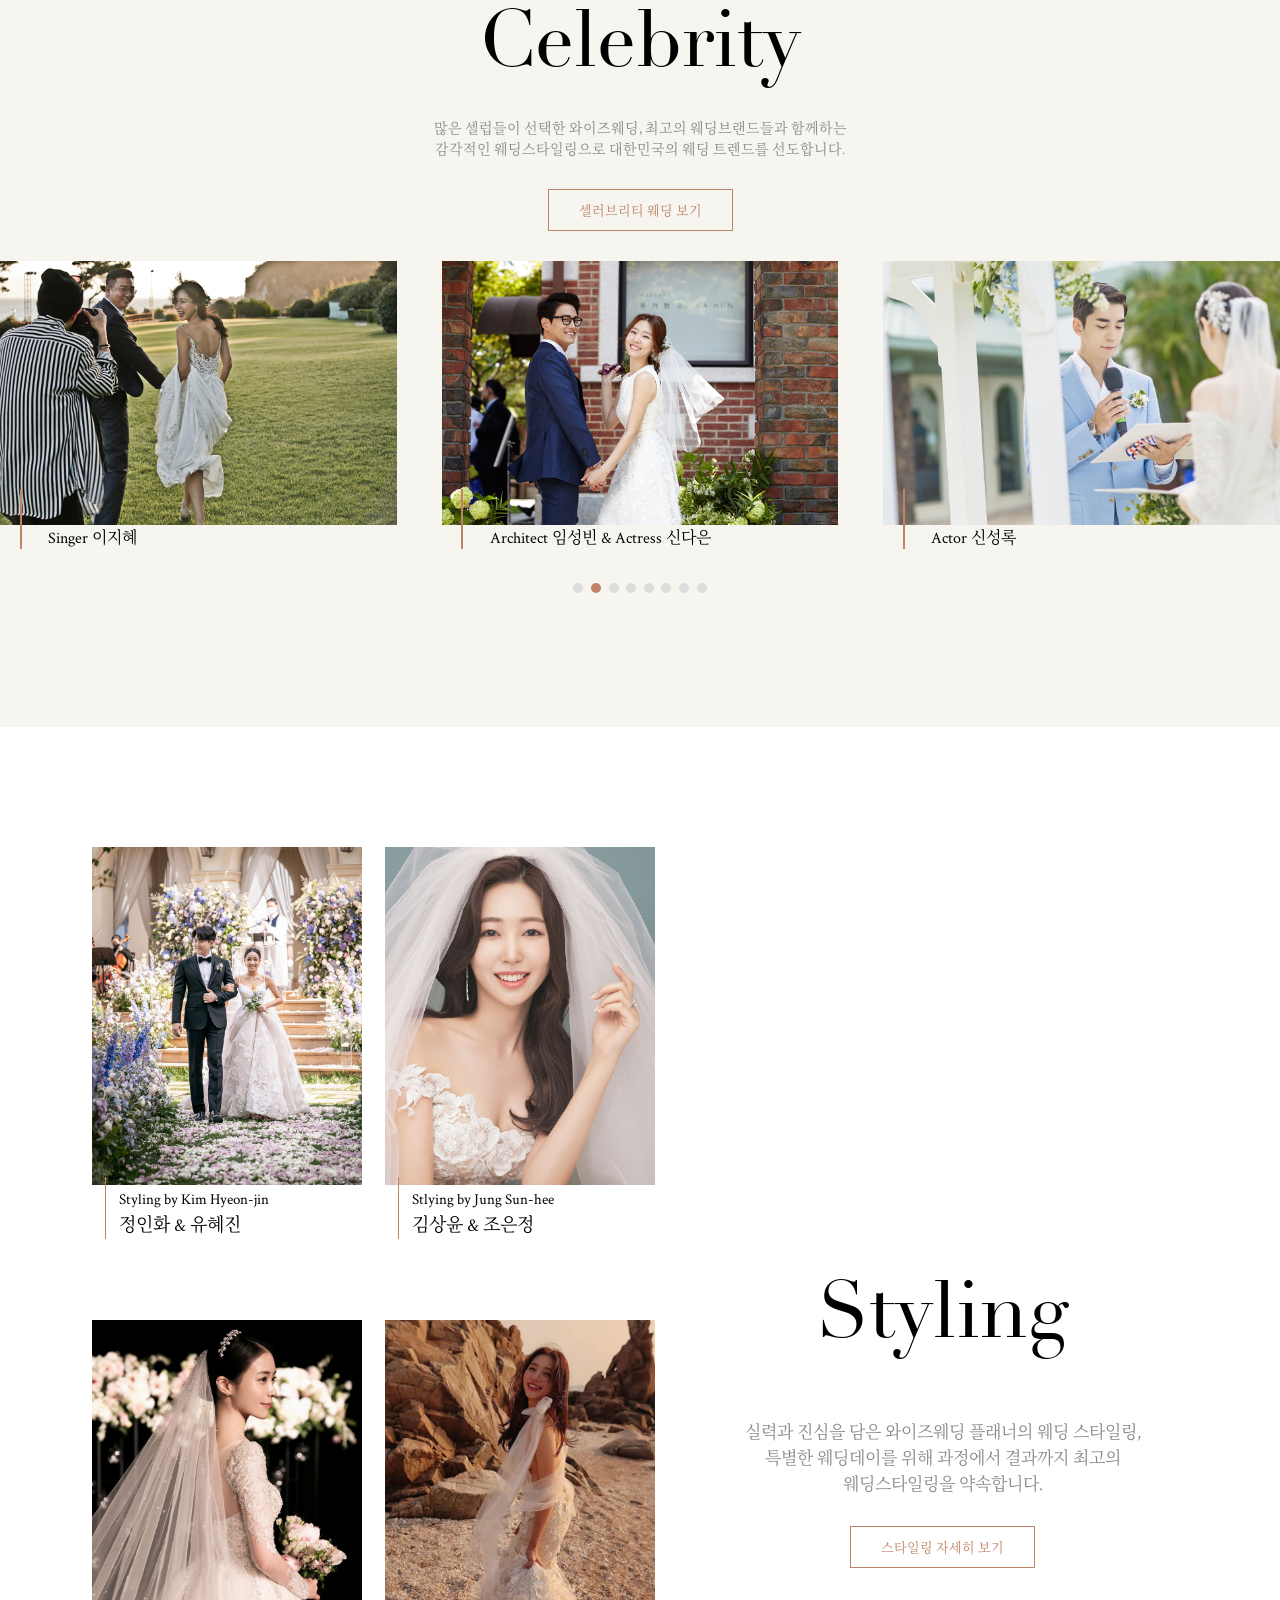
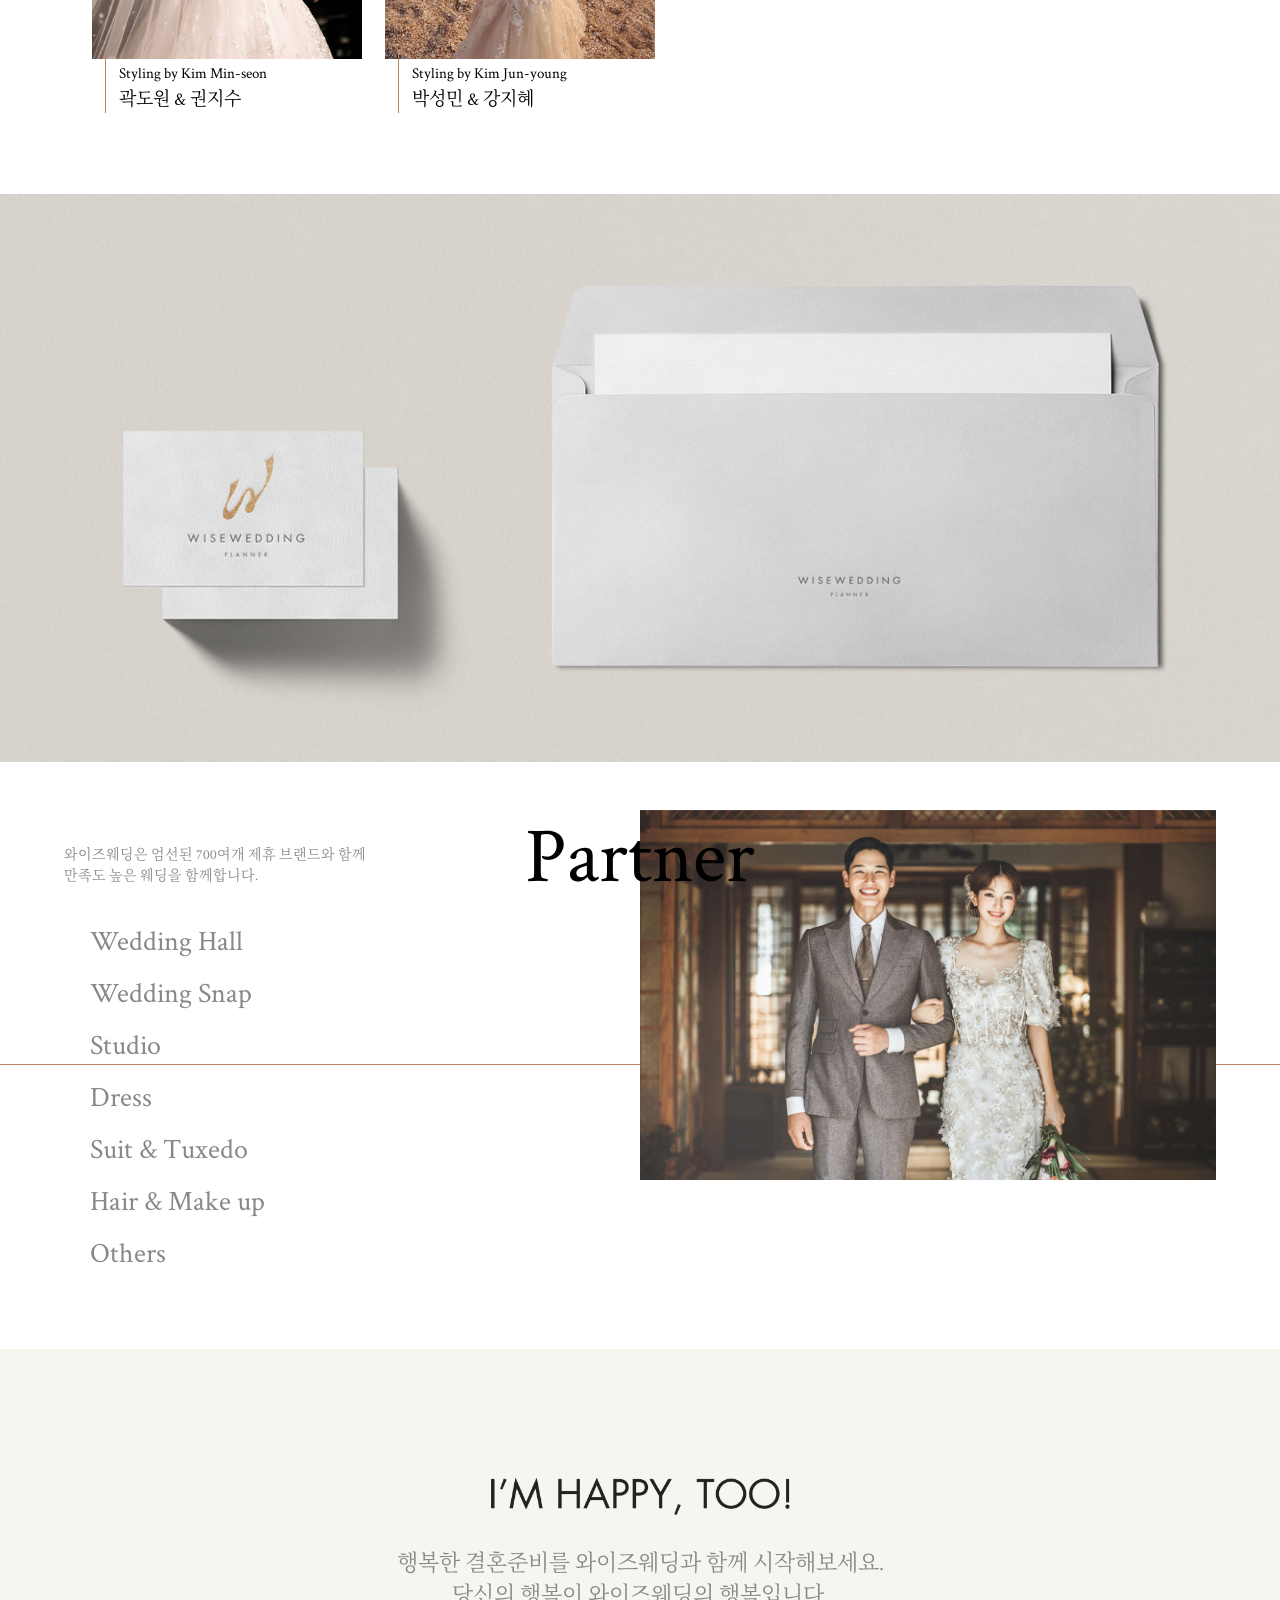
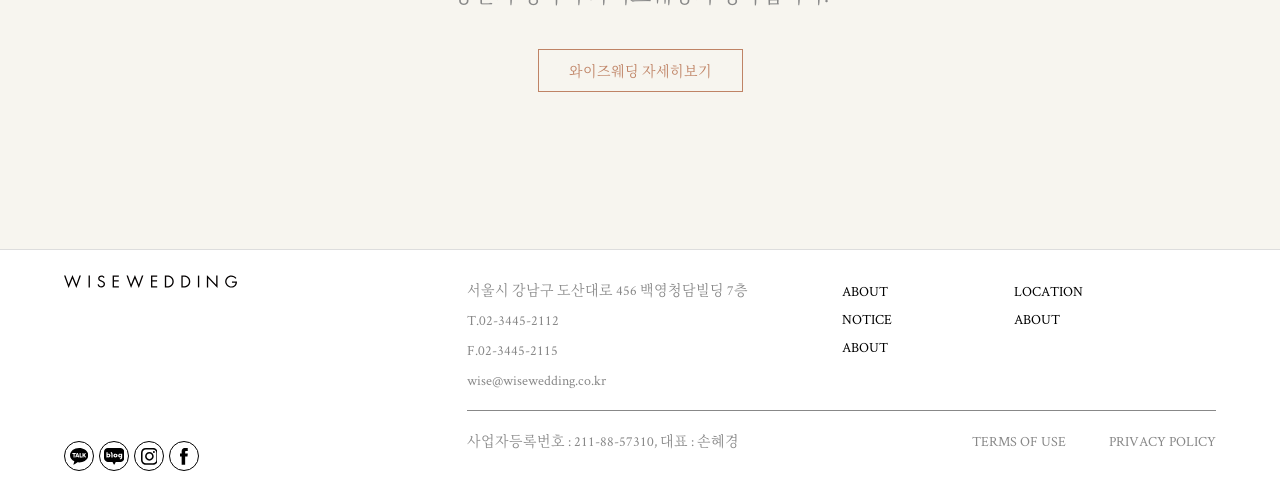
==== commit a8c3653f: "update" ====
--- a/index.html
+++ b/index.html
@@ -67,17 +67,17 @@
             <div class="slide">
                 <div class="slide1">
                     <figure>
-                        <img src="../img/img_cel1.jpg" alt="사진1">
+                        <img src="img/img_cel1.jpg" alt="사진1">
                         <figcaption> Singer 이지혜 </figcaption>
                     </figure>
 
                     <figure>
-                        <img src="../img/img_cel5.jpg" alt="사진1">
+                        <img src="img/img_cel5.jpg" alt="사진1">
                         <figcaption> Architect 임성빈 & Actress 신다은 </figcaption>
                     </figure>
 
                     <figure>
-                        <img src="../img/img_cel6.jpg" alt="사진1">
+                        <img src="img/img_cel6.jpg" alt="사진1">
                         <figcaption> Actor 신성록 </figcaption>
                     </figure>
                     <!-- <figure>
@@ -128,7 +128,7 @@
                 </div>
                 <div>
                     <figure>
-                        <img src="../img/img_style2.jpg" alt="포토1">
+                        <img src="img/img_style2.jpg" alt="포토1">
                     </figure>
                     <p>
                         <small>Stlying by Jung Sun-hee</small><br>
@@ -137,7 +137,7 @@
                 </div>
                 <div>
                     <figure>
-                        <img src="../img/img_style3.jpg" alt="포토1">
+                        <img src="img/img_style3.jpg" alt="포토1">
                     </figure>
                     <p>
                         <small>Styling by Kim Min-seon</small><br>
@@ -146,7 +146,7 @@
                 </div>
                 <div>
                     <figure>
-                        <img src="../img/img_style4.jpg" alt="포토1">
+                        <img src="img/img_style4.jpg" alt="포토1">
                     </figure>
                     <p>
                         <small>Styling by Kim Jun-young</small><br>
@@ -157,7 +157,7 @@
         </div>
 
         <div class="letter">
-            <img src="../img/img_letter.jpg" alt="편지봉투">
+            <img src="img/img_letter.jpg" alt="편지봉투">
         </div>
 
 
@@ -179,12 +179,12 @@
                     <a href="#">Hair & Make up</a>
                     <a href="#">Others</a>
                 </nav>
-                <figure><img src="../img/img_pt_studio.jpg" alt="예뻐"></figure> <!-- absolute -->
+                <figure><img src="img/img_pt_studio.jpg" alt="예뻐"></figure> <!-- absolute -->
             </div>
         </div>
 
         <div class="happy">
-            <figure><img src="../img/img_happy.png" alt="행복"></figure>
+            <figure><img src="img/img_happy.png" alt="행복"></figure>
             <p>
                 행복한 결혼준비를 와이즈웨딩과 함께 시작해보세요.<br>
                 당신의 행복이 와이즈웨딩의 행복입니다.
@@ -198,7 +198,7 @@
     <footer>
         <div class="container">
             <div class="left">
-                <img src="../img/img_logo.svg" alt="로고1">
+                <img src="img/img_logo.svg" alt="로고1">
                 <nav>
                     <a href="http://pf.kakao.com/_xbPJxhE" target="_blank" title="카카오톡">
                         <svg version="1.0" id="footsns4" xmlns="http://www.w3.org/2000/svg" xmlns:xlink="http://www.w3.org/1999/xlink" x="0px" y="0px" viewBox="0 0 16 14.699" enable-background="new 0 0 16 14.699" xml:space="preserve">
--- a/css/index.css
+++ b/css/index.css
@@ -97,7 +97,7 @@
 }
 
 header .head nav {
-  margin-left: 50%;
+  margin-left: 35%;
 }
 
 header .head nav a {
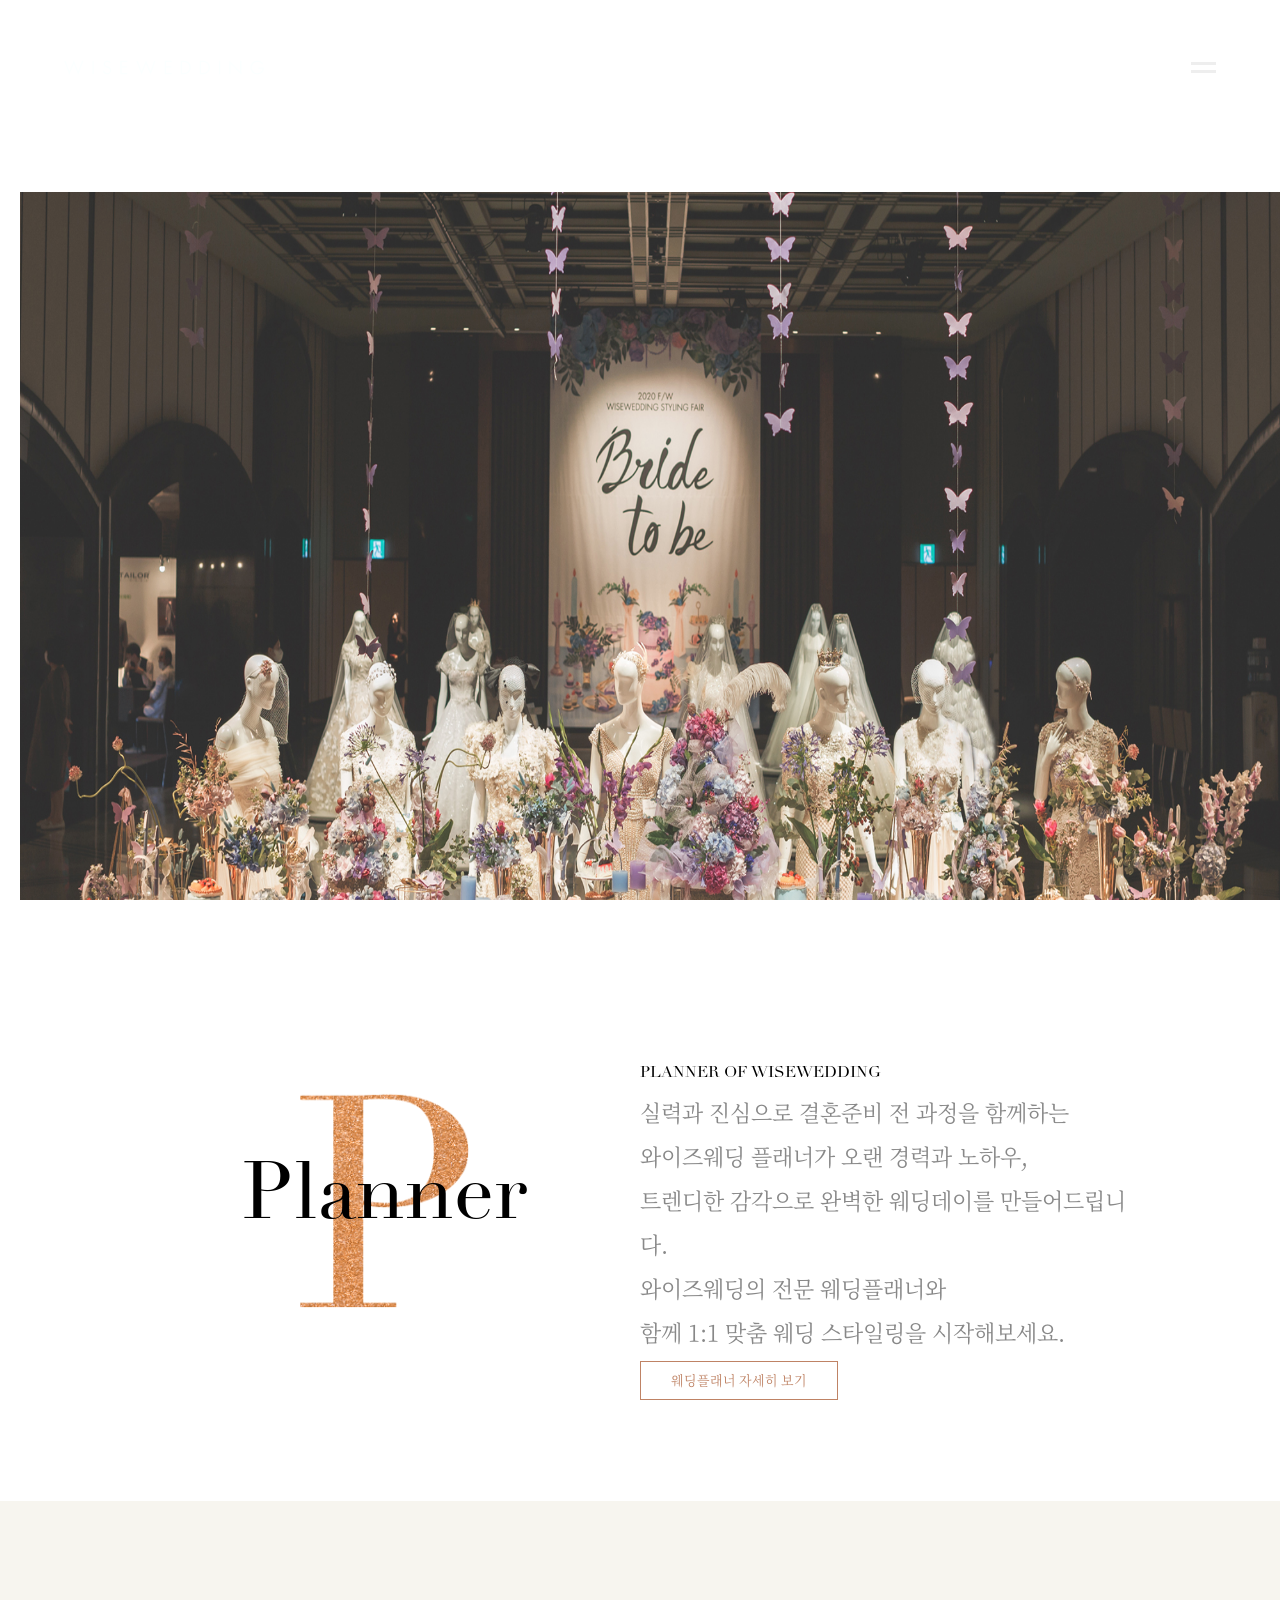
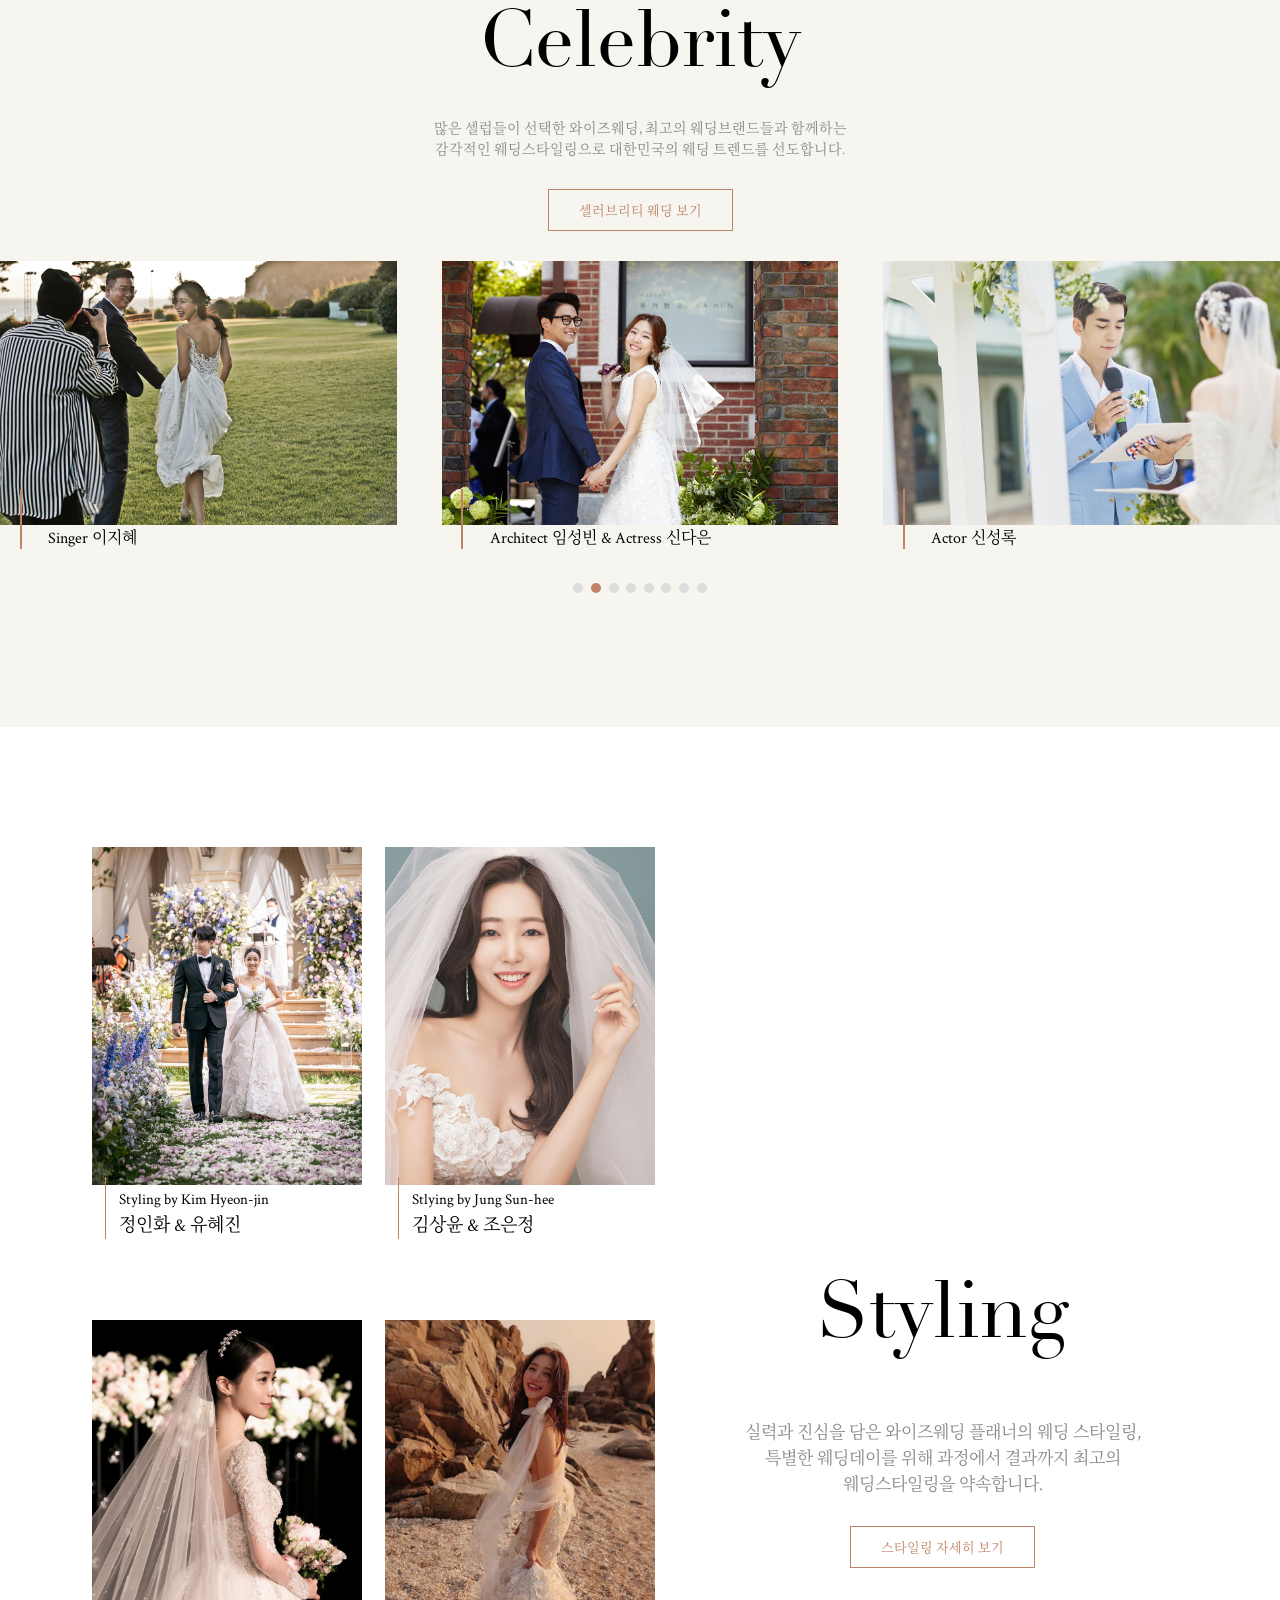
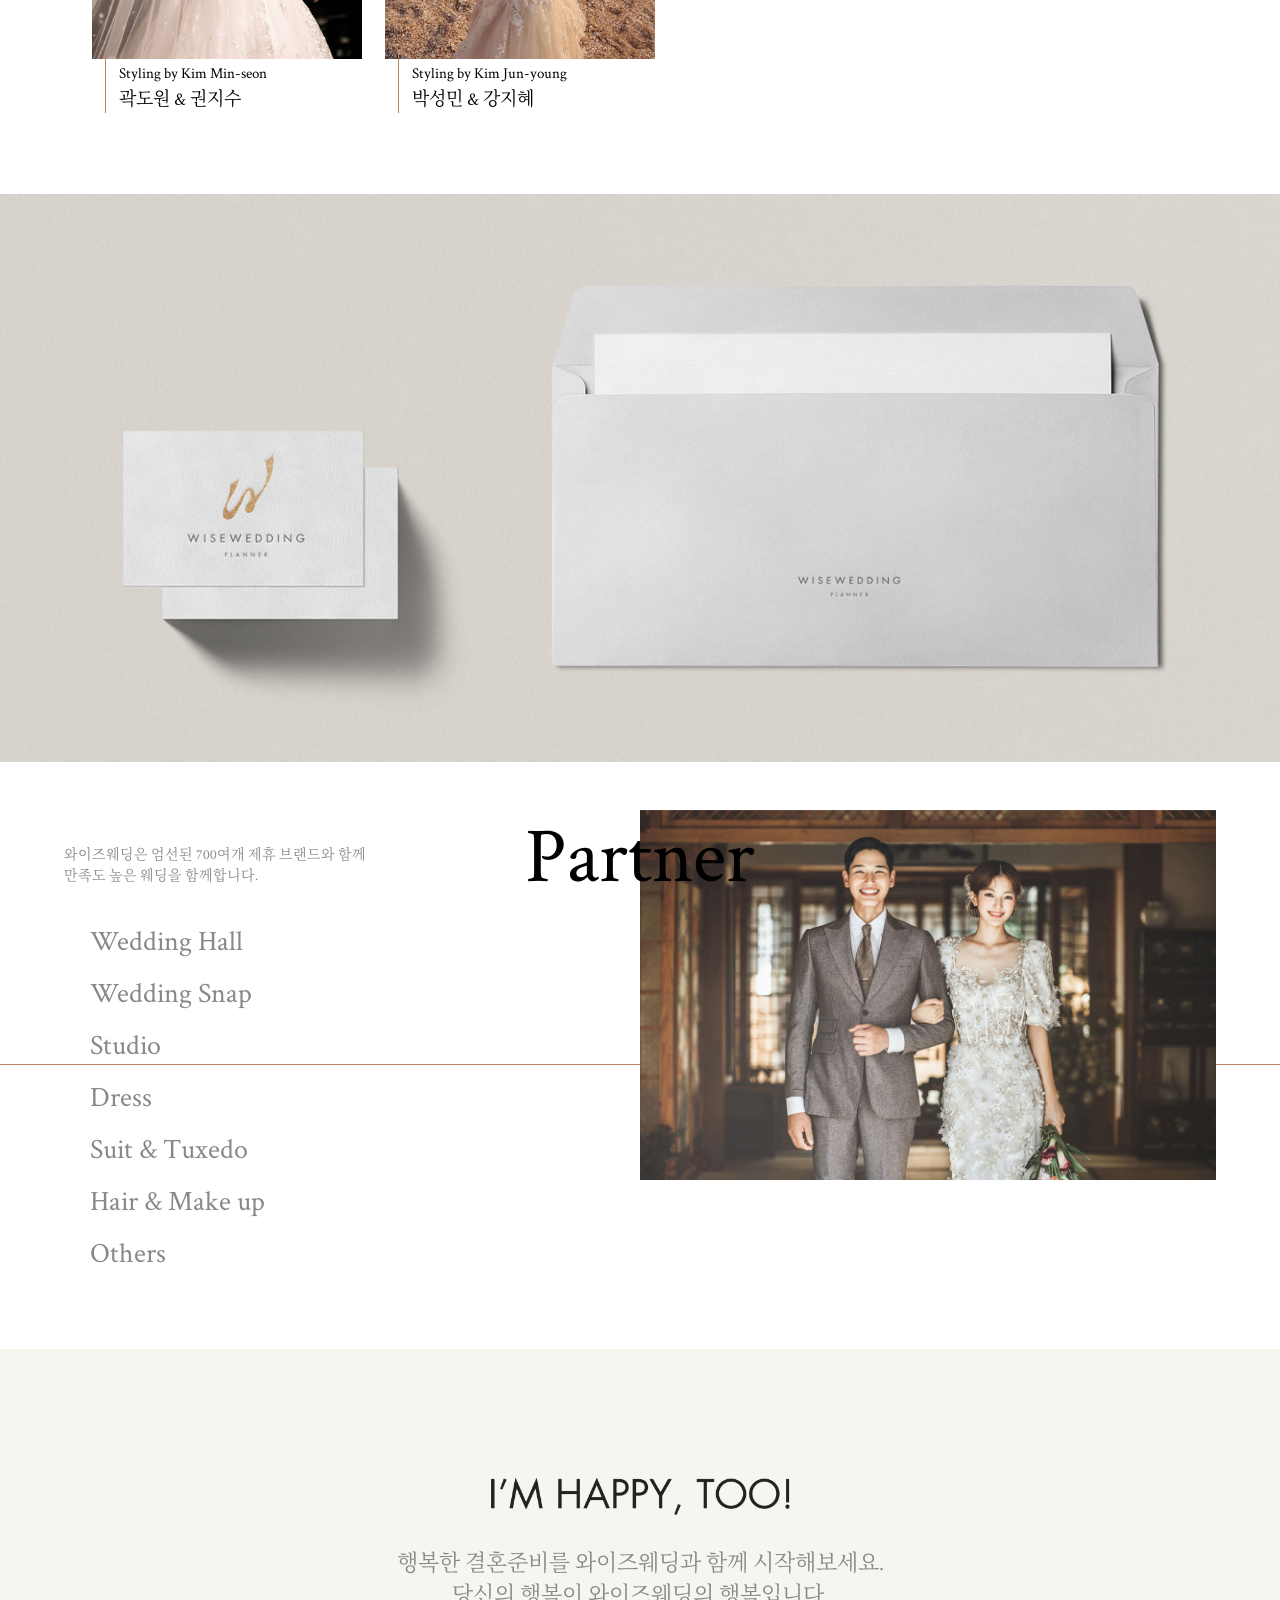
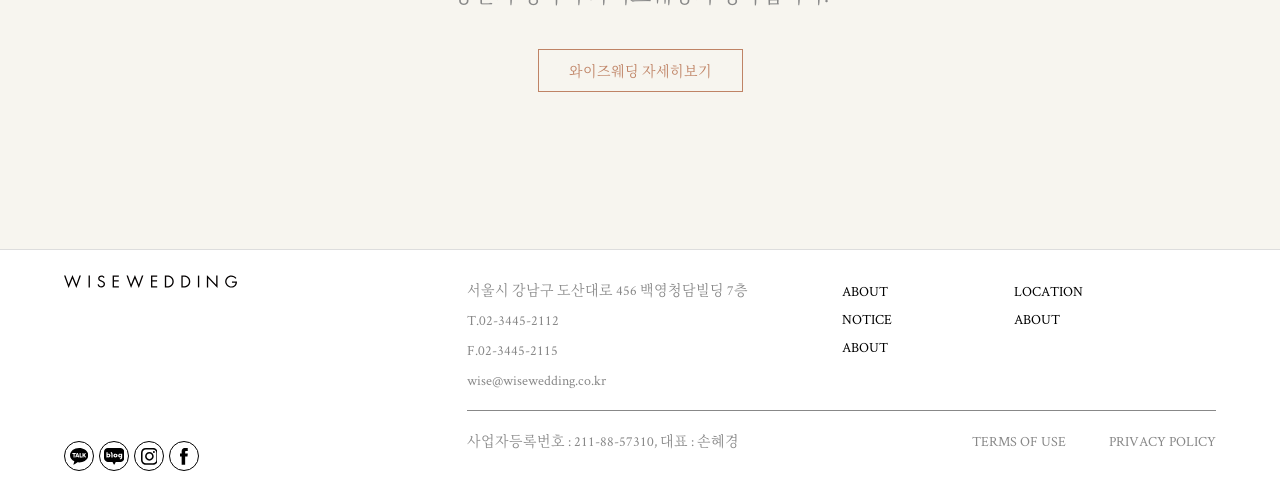
==== commit f53a2338: "Add files via upload" ====
--- a/index.html
+++ b/index.html
@@ -1,305 +1,384 @@
-<!DOCTYPE html>
-<html lang="en">
-<head>
-    <meta charset="UTF-8">
-    <meta http-equiv="X-UA-Compatible" content="IE=edge">
-    <meta name="viewport" content="width=device-width, initial-scale=1.0">
-    <title>Document</title>
-    <link href="css/index.css" rel="stylesheet">
-</head>
-<body>
-    
-    <header>
-        <div class="head">
-            <h1><a href="#" class="invert">LOGO</a></h1>
-            <nav>
-                <a href="#">PORTFOLIO</a>
-                <a href="#">PLANNER</a>
-                <a href="#">VENUE</a>
-                <a href="#">COLLECTION</a>
-                <a href="#">CONTACT</a>
-            </nav>
-            <div class="burger-menu">
-                <span></span>
-                <span></span>
-            </div>
-        </div>
-    </header>
-
-    <main>
-        <div class="visual">
-            <div>
-                <p>
-                    2022 S/S 와이즈웨딩 스타일 페어
-                    <small>
-                        예비신부가 가장 보고싶어하는 웨딩박람회<br>
-                        2022.01.08~2022.01.09
-                    </small>
-                </p>
-            </div>
-            <img src="img/img_visual.jpg" alt="">
-        </div>
-
-        <div class="plan">
-            <div>
-                <p><b>Planner</b></p>
-                <p>
-                    <small>PLANNER OF WISEWEDDING</small>
-                    실력과 진심으로 결혼준비 전 과정을 함께하는
-                    와이즈웨딩 플래너가 오랜 경력과 노하우,
-                    트렌디한 감각으로 완벽한 웨딩데이를 만들어드립니다. 
-                    와이즈웨딩의 전문 웨딩플래너와 
-                    함께 1:1 맞춤 웨딩 스타일링을 시작해보세요.
-                    <a href="#">웨딩플래너 자세히 보기</a>
-                </p>                
-            </div>
-        </div>
-
-        <div class="cel">
-            <h2>
-                Celebrity
-            </h2>
-            <p>  
-                많은 셀럽들이 선택한 와이즈웨딩, 최고의 웨딩브랜드들과 함께하는 
-                감각적인 웨딩스타일링으로 대한민국의 웨딩 트렌드를 선도합니다.
-                <a href="#">셀러브리티 웨딩 보기</a>
-            </p>
-            <div class="slide">
-                <div class="slide1">
-                    <figure>
-                        <img src="img/img_cel1.jpg" alt="사진1">
-                        <figcaption> Singer 이지혜 </figcaption>
-                    </figure>
-
-                    <figure>
-                        <img src="img/img_cel5.jpg" alt="사진1">
-                        <figcaption> Architect 임성빈 & Actress 신다은 </figcaption>
-                    </figure>
-
-                    <figure>
-                        <img src="img/img_cel6.jpg" alt="사진1">
-                        <figcaption> Actor 신성록 </figcaption>
-                    </figure>
-                    <!-- <figure>
-                        <img src="../img/img_cel1.jpg" alt="사진1">
-                        <figcaption> Singer 이지혜 </figcaption>
-                    </figure>
-                    <figure>
-                        <img src="../img/img_cel1.jpg" alt="사진1">
-                        <figcaption> Singer 이지혜 </figcaption>
-                    </figure> -->
-                </div>
-
-
-                <p>
-                    <span></span>
-                    <span></span>
-                    <span></span>
-                    <span></span>
-                    <span></span>
-                    <span></span>
-                    <span></span>
-                    <span></span>
-                </p>
-            </div>
-        </div>
-
-        <div class="styling">
-            <div class="txt">
-                <h2>Styling</h2>
-                <p>
-                    실력과 진심을 담은 와이즈웨딩 플래너의 웨딩 스타일링,
-                    특별한 웨딩데이를 위해 과정에서 결과까지 최고의 
-                    웨딩스타일링을 약속합니다. 
-                    <a href="#">스타일링 자세히 보기</a>
-                </p>
-            </div>
-            <div class=photo>
-                <div>
-                    <figure>
-                        
-                        <img src="img/img_style1.jpg" alt="포토1">
-
-                    </figure>
-                    <p>
-                        <small>Styling by Kim Hyeon-jin</small><br>
-                        정인화 & 유혜진
-                    </p>
-                </div>
-                <div>
-                    <figure>
-                        <img src="img/img_style2.jpg" alt="포토1">
-                    </figure>
-                    <p>
-                        <small>Stlying by Jung Sun-hee</small><br>
-                    김상윤 & 조은정
-                    </p>    
-                </div>
-                <div>
-                    <figure>
-                        <img src="img/img_style3.jpg" alt="포토1">
-                    </figure>
-                    <p>
-                        <small>Styling by Kim Min-seon</small><br>
-                        곽도원 & 권지수
-                    </p>
-                </div>
-                <div>
-                    <figure>
-                        <img src="img/img_style4.jpg" alt="포토1">
-                    </figure>
-                    <p>
-                        <small>Styling by Kim Jun-young</small><br>
-                        박성민 & 강지혜
-                    </p>
-                </div>
-            </div>    
-        </div>
-
-        <div class="letter">
-            <img src="img/img_letter.jpg" alt="편지봉투">
-        </div>
-
-
-        <div class="partner"> <!-- relative -->
-            <hgroup> 
-                <h2>Partner</h2>
-                <h3> <!-- absolute -->
-                    와이즈웨딩은 엄선된 700여개 제휴 브랜드와 함께
-                    만족도 높은 웨딩을 함께합니다.
-                </h3>
-            </hgroup>
-            <div class="pt-body">
-                <nav>
-                    <a href="#">Wedding Hall</a>
-                    <a href="#">Wedding Snap</a>
-                    <a href="#" class="active">Studio</a>
-                    <a href="#">Dress</a>
-                    <a href="#">Suit & Tuxedo</a>
-                    <a href="#">Hair & Make up</a>
-                    <a href="#">Others</a>
-                </nav>
-                <figure><img src="img/img_pt_studio.jpg" alt="예뻐"></figure> <!-- absolute -->
-            </div>
-        </div>
-
-        <div class="happy">
-            <figure><img src="img/img_happy.png" alt="행복"></figure>
-            <p>
-                행복한 결혼준비를 와이즈웨딩과 함께 시작해보세요.<br>
-                당신의 행복이 와이즈웨딩의 행복입니다.
-            </p>
-            <a href="#">와이즈웨딩 자세히보기</a>
-
-        </div>
-    </main>
-
-
-    <footer>
-        <div class="container">
-            <div class="left">
-                <img src="img/img_logo.svg" alt="로고1">
-                <nav>
-                    <a href="http://pf.kakao.com/_xbPJxhE" target="_blank" title="카카오톡">
-                        <svg version="1.0" id="footsns4" xmlns="http://www.w3.org/2000/svg" xmlns:xlink="http://www.w3.org/1999/xlink" x="0px" y="0px" viewBox="0 0 16 14.699" enable-background="new 0 0 16 14.699" xml:space="preserve">
-                        <g>
-                            <polygon points="5.889,6.831 6.856,6.831 6.392,5.378 	"></polygon>
-                            <path d="M8,0C3.581,0,0,2.832,0,6.324c0,2.273,1.518,4.266,3.795,5.381c-0.167,0.625-0.606,2.263-0.694,2.614
-                                c-0.108,0.435,0.16,0.429,0.335,0.312c0.137-0.092,2.192-1.489,3.079-2.091C6.996,12.611,7.493,12.649,8,12.649
-                                c4.418,0,8-2.832,8-6.325C16,2.832,12.418,0,8,0z M3.998,8.04c0.001,0.389-0.865,0.369-0.866-0.02
-                                c0.005-0.534-0.001-2.853-0.001-2.853H2.297c-0.488,0-0.49-0.857-0.001-0.857h2.536c0.518,0,0.518,0.878,0,0.878
-                                c-0.55,0-0.83,0.061-0.83,0.061L3.998,8.04z M7.29,8.157C7.087,7.622,7.14,7.598,7.14,7.598l-1.526,0L5.447,8.182
-                                C5.27,8.591,4.503,8.258,4.68,7.848c0.246-0.566,0.987-2.7,1.192-3.152C5.953,4.518,6.145,4.446,6.34,4.446
-                                c0.237,0,0.481,0.105,0.549,0.251c0.148,0.316,0.958,2.542,1.192,3.16C8.246,8.29,7.454,8.59,7.29,8.157z M10.417,8.349
-                                c-0.392,0-1.276,0.004-1.674,0.004c-0.398,0-0.331-0.465-0.331-0.465S8.409,5.552,8.408,4.826C8.407,4.571,8.634,4.444,8.86,4.444
-                                c0.225,0,0.45,0.127,0.451,0.381C9.312,5.35,9.308,7.511,9.308,7.511s0.715,0.004,1.107,0.004
-                                C10.807,7.515,10.809,8.349,10.417,8.349z M13.145,8.284l-1.099-1.5l-0.251,0.202c0,0,0,0.741,0,1.131
-                                c0,0.336-0.856,0.337-0.856,0.001c0-0.213,0.019-3.088,0.01-3.406c-0.005-0.175,0.221-0.266,0.44-0.266
-                                c0.206,0,0.406,0.079,0.411,0.243C11.811,5.119,11.8,5.899,11.8,5.899s1.24-1.242,1.417-1.417c0.182-0.181,0.747,0.387,0.564,0.568
-                                c-0.312,0.31-1.104,1.167-1.104,1.167l1.167,1.537C14.066,8.047,13.367,8.577,13.145,8.284z"></path>
-                        </g>
-                        </svg>				   
-                    </a>
-                    <a href="https://blog.naver.com/happywisewed" target="_blank" title="블로그">
-                        <svg version="1.0" id="footsns3" xmlns="http://www.w3.org/2000/svg" xmlns:xlink="http://www.w3.org/1999/xlink" x="0px" y="0px" viewBox="0 0 16 13.233" enable-background="new 0 0 16 13.233" xml:space="preserve">
-                       <g>
-                           <path d="M12.557,5.383c-0.474,0.163-0.518,0.919-0.074,1.143c0.383,0.217,0.941-0.064,0.92-0.525
-                               C13.455,5.562,12.959,5.195,12.557,5.383z"></path>
-                           <path d="M8.866,5.393C8.364,5.532,8.297,6.32,8.761,6.549c0.385,0.232,0.962-0.081,0.91-0.545
-                               C9.722,5.583,9.254,5.244,8.866,5.393z"></path>
-                           <path d="M3.221,5.41C2.74,5.58,2.717,6.358,3.185,6.563c0.389,0.207,0.926-0.11,0.888-0.562
-                               C4.116,5.561,3.618,5.224,3.221,5.41z"></path>
-                           <path d="M15.858,2.214c-0.38-1.26-1.621-2.211-2.944-2.212c-3.276-0.003-6.553-0.003-9.83,0
-                               c-1.586-0.008-3.017,1.367-3.08,2.949c-0.008,1.665-0.004,3.332,0,4.998c0.036,1.538,1.368,2.903,2.904,2.988
-                               c1.276,0.031,2.553-0.005,3.83,0.018c0.295,0.629,0.611,1.249,0.915,1.876c0.084,0.157,0.145,0.357,0.342,0.402
-                               c0.201-0.038,0.262-0.241,0.346-0.397c0.308-0.628,0.619-1.254,0.924-1.885c1.275-0.014,2.551,0.014,3.827-0.014
-                               c1.534-0.085,2.862-1.448,2.901-2.984C16,6.624,15.994,5.295,15.998,3.966C15.986,3.381,16.053,2.779,15.858,2.214z M4.548,7.189
-                               C4.084,7.591,3.281,7.615,2.88,7.109c0.002,0.073,0.004,0.217,0.006,0.289C2.564,7.402,2.24,7.405,1.919,7.392
-                               c0.014-1.366-0.016-2.733,0.017-4.098c0.317,0.01,0.633,0.006,0.949,0.01c-0.011,0.51,0.006,1.021-0.012,1.531
-                               c0.464-0.466,1.284-0.447,1.742,0.016C5.248,5.461,5.227,6.621,4.548,7.189z M6.782,7.399C6.465,7.402,6.148,7.402,5.832,7.4
-                               C5.818,6.534,5.85,5.666,5.814,4.8c0.002-0.286-0.149-0.572-0.438-0.655c-0.006-0.315-0.002-0.629,0-0.944
-                               C5.669,3.21,5.967,3.274,6.202,3.454C6.619,3.758,6.795,4.299,6.784,4.8C6.781,5.667,6.786,6.534,6.782,7.399z M10.152,7.148
-                               C9.347,7.758,7.92,7.559,7.529,6.555C7.198,5.769,7.655,4.774,8.498,4.572c0.598-0.169,1.307-0.077,1.769,0.364
-                               C10.884,5.513,10.838,6.642,10.152,7.148z M14.328,7.3c-0.004,0.488-0.176,1.011-0.582,1.31c-0.353,0.267-0.817,0.297-1.243,0.278
-                               c0.001-0.295,0-0.589-0.001-0.884c0.225-0.01,0.486,0.001,0.663-0.166c0.196-0.19,0.196-0.481,0.215-0.735
-                               c-0.478,0.453-1.282,0.466-1.762,0.011c-0.668-0.631-0.566-1.869,0.19-2.391c0.462-0.328,1.182-0.328,1.563,0.132
-                               c-0.002-0.066-0.002-0.197-0.002-0.263c0.319-0.003,0.639-0.003,0.959,0C14.328,5.494,14.33,6.397,14.328,7.3z"></path>
-                       </g>
-                        </svg>
-                    </a>
-                    <a href="https://www.instagram.com/wiseweddingplanner/" target="_blank" title="인스타그램">
-                        <svg version="1.0" id="footsns2" xmlns="http://www.w3.org/2000/svg" xmlns:xlink="http://www.w3.org/1999/xlink" x="0px" y="0px" viewBox="0 0 14 14" enable-background="new 0 0 14 14" xml:space="preserve">
-                       <g>
-                           <path d="M7,3.359c-1.976,0-3.613,1.609-3.613,3.613S4.996,10.585,7,10.585s3.613-1.637,3.613-3.613
-                               S8.976,3.359,7,3.359z M7,9.286c-1.27,0-2.315-1.044-2.315-2.315S5.73,4.657,7,4.657s2.315,1.044,2.315,2.315S8.27,9.286,7,9.286z"></path>
-                           <circle cx="10.754" cy="3.274" r="0.819"></circle>
-                           <path d="M12.871,1.157C12.137,0.395,11.093,0,9.907,0H4.093C1.637,0,0,1.637,0,4.093v5.786
-                               c0,1.214,0.395,2.258,1.185,3.02C1.948,13.633,2.964,14,4.121,14h5.758c1.214,0,2.23-0.395,2.964-1.101
-                               C13.605,12.165,14,11.121,14,9.907V4.093C14,2.907,13.605,1.891,12.871,1.157z M12.758,9.907c0,0.875-0.31,1.581-0.819,2.06
-                               c-0.508,0.48-1.214,0.734-2.06,0.734H4.121c-0.847,0-1.552-0.254-2.06-0.734c-0.508-0.508-0.762-1.214-0.762-2.089V4.093
-                               c0-0.847,0.254-1.552,0.762-2.06c0.48-0.48,1.214-0.734,2.06-0.734h5.815c0.847,0,1.552,0.254,2.06,0.762
-                               c0.48,0.508,0.762,1.214,0.762,2.032V9.907L12.758,9.907z"></path>
-                       </g>
-                        </svg>				   
-                    </a>
-                    <a href="https://www.facebook.com/Wisewedding/" target="_blank" title="페이스북">
-                        <svg version="1.0" id="footsns1" xmlns="http://www.w3.org/2000/svg" xmlns:xlink="http://www.w3.org/1999/xlink" x="0px" y="0px" viewBox="0 0 6.97 15" enable-background="new 0 0 6.97 15" xml:space="preserve">
-                       <path d="M6.97,4.857H4.596V3.3c0-0.585,0.387-0.721,0.66-0.721c0.272,0,1.675,0,1.675,0v-2.57L4.625,0
-                           C2.064,0,1.481,1.917,1.481,3.144v1.713H0v2.649h1.481c0,3.399,0,7.494,0,7.494h3.115c0,0,0-4.136,0-7.494h2.102L6.97,4.857z"></path>
-                        </svg>				   
-                    </a>
-                    
-                </nav>
-            </div>
-            
-            <div class="right">
-                <div>
-                    <p>
-                        서울시 강남구 도산대로 456 백영청담빌딩 7층<br>
-                        T.02-3445-2112<br>
-                        F.02-3445-2115<br>
-                        wise@wisewedding.co.kr<br>
-                    </p>
-                    <nav>
-                        <a href="#">ABOUT</a>
-                        <a href="#">LOCATION</a>
-                        <a href="#">NOTICE</a>
-                        <a href="#">ABOUT</a>
-                        <a href="#">ABOUT</a>
-                    </nav>
-                </div>
-                <div class="end">
-                    <p>사업자등록번호 : 211-88-57310, 대표 : 손혜경</p>
-                    <p>
-                        <a href=#>TERMS OF USE</a> 
-                        <a href=#>PRIVACY POLICY</a>
-                    </p>
-                </div>
-            </div>
-
-            
-        </div>    
-    </footer>
-
-</body>
+<!DOCTYPE html>
+<html lang="en">
+<head>
+    <meta charset="UTF-8">
+    <meta http-equiv="X-UA-Compatible" content="IE=edge">
+    <meta name="viewport" content="width=device-width, initial-scale=1.0">
+    <title>Document</title>
+    <link href="css/index.css" rel="stylesheet">
+    <link
+      rel="stylesheet"
+      href="https://unpkg.com/swiper/swiper-bundle.min.css"
+    />
+    <script src="https://unpkg.com/swiper/swiper-bundle.min.js"></script>
+</head>
+<body>
+    
+    <header>
+        <div class="head">
+            <h1><a href="#" class="invert">LOGO</a></h1>
+            <nav>
+                <a href="#">PORTFOLIO</a>
+                <a href="#">PLANNER</a>
+                <a href="#">VENUE</a>
+                <a href="#">COLLECTION</a>
+                <a href="contact.html">CONTACT</a>
+            </nav>
+            <div class="burger-menu">
+                <span></span>
+                <span></span>
+            </div>
+        </div>
+    </header>
+
+    <main>
+        <div class="visual">
+            <div class="swiper-wrapper">
+                <div class="swiper-slide">
+                    <div>
+                        <p>
+                            2022 S/S 와이즈웨딩 스타일 페어
+                            <small>
+                                예비신부가 가장 보고싶어하는 웨딩박람회<br>
+                                2022.01.08~2022.01.09
+                            </small>
+                        </p>
+                    </div>
+                    <img src="img/img_visual.jpg" alt="">
+                </div>
+                <div class="swiper-slide">
+                    <div>
+                        <p>
+                            I AM HAPPY,TOO!
+                            <small>
+                                당신의 행복이 와이즈웨딩의 행복입니다.<br>
+                                웨딩전문가그룹 와이즈웨딩
+                            </small>
+                        </p>
+                    </div>
+                    <img src="img/img_wbanner2.jpg" alt="">
+                </div>
+                <div class="swiper-slide">
+                    <div>
+                        <p>
+                            웨딩의 첫 걸음
+                            <small>
+                                와이즈웨딩의 웨등홀 검색 시스템을 만나보세요.<br>
+                            </small>
+                        </p>
+                    </div>
+                    <img src="img/img_wbanner3.jpg" alt="">
+                </div>
+                <div class="swiper-slide">
+                    <div>
+                        <p>
+                            차별화된 웨딩스타일 
+                            <small>
+                                웨딩전문가의 스타일링 상담을 받아보세요.<br>
+                            </small>
+                        </p>
+                    </div>
+                    <img src="img/img_wbanner4.jpg" alt="">
+                </div>
+                <div class="swiper-slide">
+                    <div>
+                        <p>
+                            실력과 진심으로 
+                            <small>
+                                와이즈웨딩과 함께 성장할 와이즈인을 찾습니다.<br>
+                            </small>
+                        </p>
+                    </div>
+                    <img src="img/img_wbanner5.jpg" alt="">
+                </div>
+            </div>
+            <!-- <div class="swiper-button-next"></div>
+            <div class="swiper-button-prev"></div>
+            <div class="swiper-pagination"></div> -->
+        </div>
+
+        <div class="plan">
+            <div>
+                <p><b>Planner</b></p>
+                <p>
+                    <small>PLANNER OF WISEWEDDING</small>
+                    실력과 진심으로 결혼준비 전 과정을 함께하는
+                    와이즈웨딩 플래너가 오랜 경력과 노하우,
+                    트렌디한 감각으로 완벽한 웨딩데이를 만들어드립니다. 
+                    와이즈웨딩의 전문 웨딩플래너와 
+                    함께 1:1 맞춤 웨딩 스타일링을 시작해보세요.
+                    <a href="#">웨딩플래너 자세히 보기</a>
+                </p>                
+            </div>
+        </div>
+
+        <div class="cel">
+            <h2>
+                Celebrity
+            </h2>
+            <p>  
+                많은 셀럽들이 선택한 와이즈웨딩, 최고의 웨딩브랜드들과 함께하는 
+                감각적인 웨딩스타일링으로 대한민국의 웨딩 트렌드를 선도합니다.
+                <a href="#">셀러브리티 웨딩 보기</a>
+            </p>
+            <div class="slide">
+                <div class="slide1">
+                    <figure>
+                        <img src="img/img_cel1.jpg" alt="사진1">
+                        <figcaption> Singer 이지혜 </figcaption>
+                    </figure>
+
+                    <figure>
+                        <img src="img/img_cel5.jpg" alt="사진1">
+                        <figcaption> Architect 임성빈 & Actress 신다은 </figcaption>
+                    </figure>
+
+                    <figure>
+                        <img src="img/img_cel6.jpg" alt="사진1">
+                        <figcaption> Actor 신성록 </figcaption>
+                    </figure>
+                    <!-- <figure>
+                        <img src="../img/img_cel1.jpg" alt="사진1">
+                        <figcaption> Singer 이지혜 </figcaption>
+                    </figure>
+                    <figure>
+                        <img src="../img/img_cel1.jpg" alt="사진1">
+                        <figcaption> Singer 이지혜 </figcaption>
+                    </figure> -->
+                </div>
+
+
+                <p>
+                    <span></span>
+                    <span></span>
+                    <span></span>
+                    <span></span>
+                    <span></span>
+                    <span></span>
+                    <span></span>
+                    <span></span>
+                </p>
+            </div>
+        </div>
+
+        <div class="styling">
+            <div class="txt">
+                <h2>Styling</h2>
+                <p>
+                    실력과 진심을 담은 와이즈웨딩 플래너의 웨딩 스타일링,
+                    특별한 웨딩데이를 위해 과정에서 결과까지 최고의 
+                    웨딩스타일링을 약속합니다. 
+                    <a href="#">스타일링 자세히 보기</a>
+                </p>
+            </div>
+            <div class=photo>
+                <div>
+                    <figure>
+                        
+                        <img src="img/img_style1.jpg" alt="포토1">
+
+                    </figure>
+                    <p>
+                        <small>Styling by Kim Hyeon-jin</small><br>
+                        정인화 & 유혜진
+                    </p>
+                </div>
+                <div>
+                    <figure>
+                        <img src="img/img_style2.jpg" alt="포토1">
+                    </figure>
+                    <p>
+                        <small>Stlying by Jung Sun-hee</small><br>
+                    김상윤 & 조은정
+                    </p>    
+                </div>
+                <div>
+                    <figure>
+                        <img src="img/img_style3.jpg" alt="포토1">
+                    </figure>
+                    <p>
+                        <small>Styling by Kim Min-seon</small><br>
+                        곽도원 & 권지수
+                    </p>
+                </div>
+                <div>
+                    <figure>
+                        <img src="img/img_style4.jpg" alt="포토1">
+                    </figure>
+                    <p>
+                        <small>Styling by Kim Jun-young</small><br>
+                        박성민 & 강지혜
+                    </p>
+                </div>
+            </div>    
+        </div>
+
+        <div class="letter">
+            <img src="img/img_letter.jpg" alt="편지봉투">
+        </div>
+
+
+        <div class="partner"> <!-- relative -->
+            <hgroup> 
+                <h2>Partner</h2>
+                <h3> <!-- absolute -->
+                    와이즈웨딩은 엄선된 700여개 제휴 브랜드와 함께
+                    만족도 높은 웨딩을 함께합니다.
+                </h3>
+            </hgroup>
+            <div class="pt-body">
+                <nav>
+                    <a href="#">Wedding Hall</a>
+                    <a href="#">Wedding Snap</a>
+                    <a href="#" class="active">Studio</a>
+                    <a href="#">Dress</a>
+                    <a href="#">Suit & Tuxedo</a>
+                    <a href="#">Hair & Make up</a>
+                    <a href="#">Others</a>
+                </nav>
+                <figure><img src="img/img_pt_studio.jpg" alt="예뻐"></figure> <!-- absolute -->
+            </div>
+        </div>
+
+        <div class="happy">
+            <figure><img src="img/img_happy.png" alt="행복"></figure>
+            <p>
+                행복한 결혼준비를 와이즈웨딩과 함께 시작해보세요.<br>
+                당신의 행복이 와이즈웨딩의 행복입니다.
+            </p>
+            <a href="#">와이즈웨딩 자세히보기</a>
+
+        </div>
+    </main>
+
+
+    <footer>
+        <div class="container">
+            <div class="left">
+                <img src="./img/img_logo.svg" alt="로고1">
+                <nav>
+                    <a href="http://pf.kakao.com/_xbPJxhE" target="_blank" title="카카오톡">
+                        <svg version="1.0" id="footsns4" xmlns="http://www.w3.org/2000/svg" xmlns:xlink="http://www.w3.org/1999/xlink" x="0px" y="0px" viewBox="0 0 16 14.699" enable-background="new 0 0 16 14.699" xml:space="preserve">
+                        <g>
+                            <polygon points="5.889,6.831 6.856,6.831 6.392,5.378 	"></polygon>
+                            <path d="M8,0C3.581,0,0,2.832,0,6.324c0,2.273,1.518,4.266,3.795,5.381c-0.167,0.625-0.606,2.263-0.694,2.614
+                                c-0.108,0.435,0.16,0.429,0.335,0.312c0.137-0.092,2.192-1.489,3.079-2.091C6.996,12.611,7.493,12.649,8,12.649
+                                c4.418,0,8-2.832,8-6.325C16,2.832,12.418,0,8,0z M3.998,8.04c0.001,0.389-0.865,0.369-0.866-0.02
+                                c0.005-0.534-0.001-2.853-0.001-2.853H2.297c-0.488,0-0.49-0.857-0.001-0.857h2.536c0.518,0,0.518,0.878,0,0.878
+                                c-0.55,0-0.83,0.061-0.83,0.061L3.998,8.04z M7.29,8.157C7.087,7.622,7.14,7.598,7.14,7.598l-1.526,0L5.447,8.182
+                                C5.27,8.591,4.503,8.258,4.68,7.848c0.246-0.566,0.987-2.7,1.192-3.152C5.953,4.518,6.145,4.446,6.34,4.446
+                                c0.237,0,0.481,0.105,0.549,0.251c0.148,0.316,0.958,2.542,1.192,3.16C8.246,8.29,7.454,8.59,7.29,8.157z M10.417,8.349
+                                c-0.392,0-1.276,0.004-1.674,0.004c-0.398,0-0.331-0.465-0.331-0.465S8.409,5.552,8.408,4.826C8.407,4.571,8.634,4.444,8.86,4.444
+                                c0.225,0,0.45,0.127,0.451,0.381C9.312,5.35,9.308,7.511,9.308,7.511s0.715,0.004,1.107,0.004
+                                C10.807,7.515,10.809,8.349,10.417,8.349z M13.145,8.284l-1.099-1.5l-0.251,0.202c0,0,0,0.741,0,1.131
+                                c0,0.336-0.856,0.337-0.856,0.001c0-0.213,0.019-3.088,0.01-3.406c-0.005-0.175,0.221-0.266,0.44-0.266
+                                c0.206,0,0.406,0.079,0.411,0.243C11.811,5.119,11.8,5.899,11.8,5.899s1.24-1.242,1.417-1.417c0.182-0.181,0.747,0.387,0.564,0.568
+                                c-0.312,0.31-1.104,1.167-1.104,1.167l1.167,1.537C14.066,8.047,13.367,8.577,13.145,8.284z"></path>
+                        </g>
+                        </svg>				   
+                    </a>
+                    <a href="https://blog.naver.com/happywisewed" target="_blank" title="블로그">
+                        <svg version="1.0" id="footsns3" xmlns="http://www.w3.org/2000/svg" xmlns:xlink="http://www.w3.org/1999/xlink" x="0px" y="0px" viewBox="0 0 16 13.233" enable-background="new 0 0 16 13.233" xml:space="preserve">
+                       <g>
+                           <path d="M12.557,5.383c-0.474,0.163-0.518,0.919-0.074,1.143c0.383,0.217,0.941-0.064,0.92-0.525
+                               C13.455,5.562,12.959,5.195,12.557,5.383z"></path>
+                           <path d="M8.866,5.393C8.364,5.532,8.297,6.32,8.761,6.549c0.385,0.232,0.962-0.081,0.91-0.545
+                               C9.722,5.583,9.254,5.244,8.866,5.393z"></path>
+                           <path d="M3.221,5.41C2.74,5.58,2.717,6.358,3.185,6.563c0.389,0.207,0.926-0.11,0.888-0.562
+                               C4.116,5.561,3.618,5.224,3.221,5.41z"></path>
+                           <path d="M15.858,2.214c-0.38-1.26-1.621-2.211-2.944-2.212c-3.276-0.003-6.553-0.003-9.83,0
+                               c-1.586-0.008-3.017,1.367-3.08,2.949c-0.008,1.665-0.004,3.332,0,4.998c0.036,1.538,1.368,2.903,2.904,2.988
+                               c1.276,0.031,2.553-0.005,3.83,0.018c0.295,0.629,0.611,1.249,0.915,1.876c0.084,0.157,0.145,0.357,0.342,0.402
+                               c0.201-0.038,0.262-0.241,0.346-0.397c0.308-0.628,0.619-1.254,0.924-1.885c1.275-0.014,2.551,0.014,3.827-0.014
+                               c1.534-0.085,2.862-1.448,2.901-2.984C16,6.624,15.994,5.295,15.998,3.966C15.986,3.381,16.053,2.779,15.858,2.214z M4.548,7.189
+                               C4.084,7.591,3.281,7.615,2.88,7.109c0.002,0.073,0.004,0.217,0.006,0.289C2.564,7.402,2.24,7.405,1.919,7.392
+                               c0.014-1.366-0.016-2.733,0.017-4.098c0.317,0.01,0.633,0.006,0.949,0.01c-0.011,0.51,0.006,1.021-0.012,1.531
+                               c0.464-0.466,1.284-0.447,1.742,0.016C5.248,5.461,5.227,6.621,4.548,7.189z M6.782,7.399C6.465,7.402,6.148,7.402,5.832,7.4
+                               C5.818,6.534,5.85,5.666,5.814,4.8c0.002-0.286-0.149-0.572-0.438-0.655c-0.006-0.315-0.002-0.629,0-0.944
+                               C5.669,3.21,5.967,3.274,6.202,3.454C6.619,3.758,6.795,4.299,6.784,4.8C6.781,5.667,6.786,6.534,6.782,7.399z M10.152,7.148
+                               C9.347,7.758,7.92,7.559,7.529,6.555C7.198,5.769,7.655,4.774,8.498,4.572c0.598-0.169,1.307-0.077,1.769,0.364
+                               C10.884,5.513,10.838,6.642,10.152,7.148z M14.328,7.3c-0.004,0.488-0.176,1.011-0.582,1.31c-0.353,0.267-0.817,0.297-1.243,0.278
+                               c0.001-0.295,0-0.589-0.001-0.884c0.225-0.01,0.486,0.001,0.663-0.166c0.196-0.19,0.196-0.481,0.215-0.735
+                               c-0.478,0.453-1.282,0.466-1.762,0.011c-0.668-0.631-0.566-1.869,0.19-2.391c0.462-0.328,1.182-0.328,1.563,0.132
+                               c-0.002-0.066-0.002-0.197-0.002-0.263c0.319-0.003,0.639-0.003,0.959,0C14.328,5.494,14.33,6.397,14.328,7.3z"></path>
+                       </g>
+                        </svg>
+                    </a>
+                    <a href="https://www.instagram.com/wiseweddingplanner/" target="_blank" title="인스타그램">
+                        <svg version="1.0" id="footsns2" xmlns="http://www.w3.org/2000/svg" xmlns:xlink="http://www.w3.org/1999/xlink" x="0px" y="0px" viewBox="0 0 14 14" enable-background="new 0 0 14 14" xml:space="preserve">
+                       <g>
+                           <path d="M7,3.359c-1.976,0-3.613,1.609-3.613,3.613S4.996,10.585,7,10.585s3.613-1.637,3.613-3.613
+                               S8.976,3.359,7,3.359z M7,9.286c-1.27,0-2.315-1.044-2.315-2.315S5.73,4.657,7,4.657s2.315,1.044,2.315,2.315S8.27,9.286,7,9.286z"></path>
+                           <circle cx="10.754" cy="3.274" r="0.819"></circle>
+                           <path d="M12.871,1.157C12.137,0.395,11.093,0,9.907,0H4.093C1.637,0,0,1.637,0,4.093v5.786
+                               c0,1.214,0.395,2.258,1.185,3.02C1.948,13.633,2.964,14,4.121,14h5.758c1.214,0,2.23-0.395,2.964-1.101
+                               C13.605,12.165,14,11.121,14,9.907V4.093C14,2.907,13.605,1.891,12.871,1.157z M12.758,9.907c0,0.875-0.31,1.581-0.819,2.06
+                               c-0.508,0.48-1.214,0.734-2.06,0.734H4.121c-0.847,0-1.552-0.254-2.06-0.734c-0.508-0.508-0.762-1.214-0.762-2.089V4.093
+                               c0-0.847,0.254-1.552,0.762-2.06c0.48-0.48,1.214-0.734,2.06-0.734h5.815c0.847,0,1.552,0.254,2.06,0.762
+                               c0.48,0.508,0.762,1.214,0.762,2.032V9.907L12.758,9.907z"></path>
+                       </g>
+                        </svg>				   
+                    </a>
+                    <a href="https://www.facebook.com/Wisewedding/" target="_blank" title="페이스북">
+                        <svg version="1.0" id="footsns1" xmlns="http://www.w3.org/2000/svg" xmlns:xlink="http://www.w3.org/1999/xlink" x="0px" y="0px" viewBox="0 0 6.97 15" enable-background="new 0 0 6.97 15" xml:space="preserve">
+                       <path d="M6.97,4.857H4.596V3.3c0-0.585,0.387-0.721,0.66-0.721c0.272,0,1.675,0,1.675,0v-2.57L4.625,0
+                           C2.064,0,1.481,1.917,1.481,3.144v1.713H0v2.649h1.481c0,3.399,0,7.494,0,7.494h3.115c0,0,0-4.136,0-7.494h2.102L6.97,4.857z"></path>
+                        </svg>				   
+                    </a>
+                    
+                </nav>
+            </div>
+            
+            <div class="right">
+                <div>
+                    <p>
+                        서울시 강남구 도산대로 456 백영청담빌딩 7층<br>
+                        T.02-3445-2112<br>
+                        F.02-3445-2115<br>
+                        wise@wisewedding.co.kr<br>
+                    </p>
+                    <nav>
+                        <a href="#">ABOUT</a>
+                        <a href="#">LOCATION</a>
+                        <a href="#">NOTICE</a>
+                        <a href="#">ABOUT</a>
+                        <a href="#">ABOUT</a>
+                    </nav>
+                </div>
+                <div class="end">
+                    <p>사업자등록번호 : 211-88-57310, 대표 : 손혜경</p>
+                    <p>
+                        <a href=#>TERMS OF USE</a> 
+                        <a href=#>PRIVACY POLICY</a>
+                    </p>
+                </div>
+            </div>
+
+            
+        </div>    
+    </footer>
+
+
+    <script>
+        const elHead = document.querySelector('.head .invert')
+    
+
+        var swiper = new Swiper(".visual", {
+            effect: "fade",
+            autoplay: {
+                delay: 2500,
+                disableOnInteraction: false,
+            },
+            // navigation: {
+            //     nextEl: ".swiper-button-next",
+            //     prevEl: ".swiper-button-prev",
+            // },
+            // pagination: {
+            //     el: ".swiper-pagination",
+            //     clickable: true,
+            // },
+        });
+    
+    </script>
+</body>
 </html>
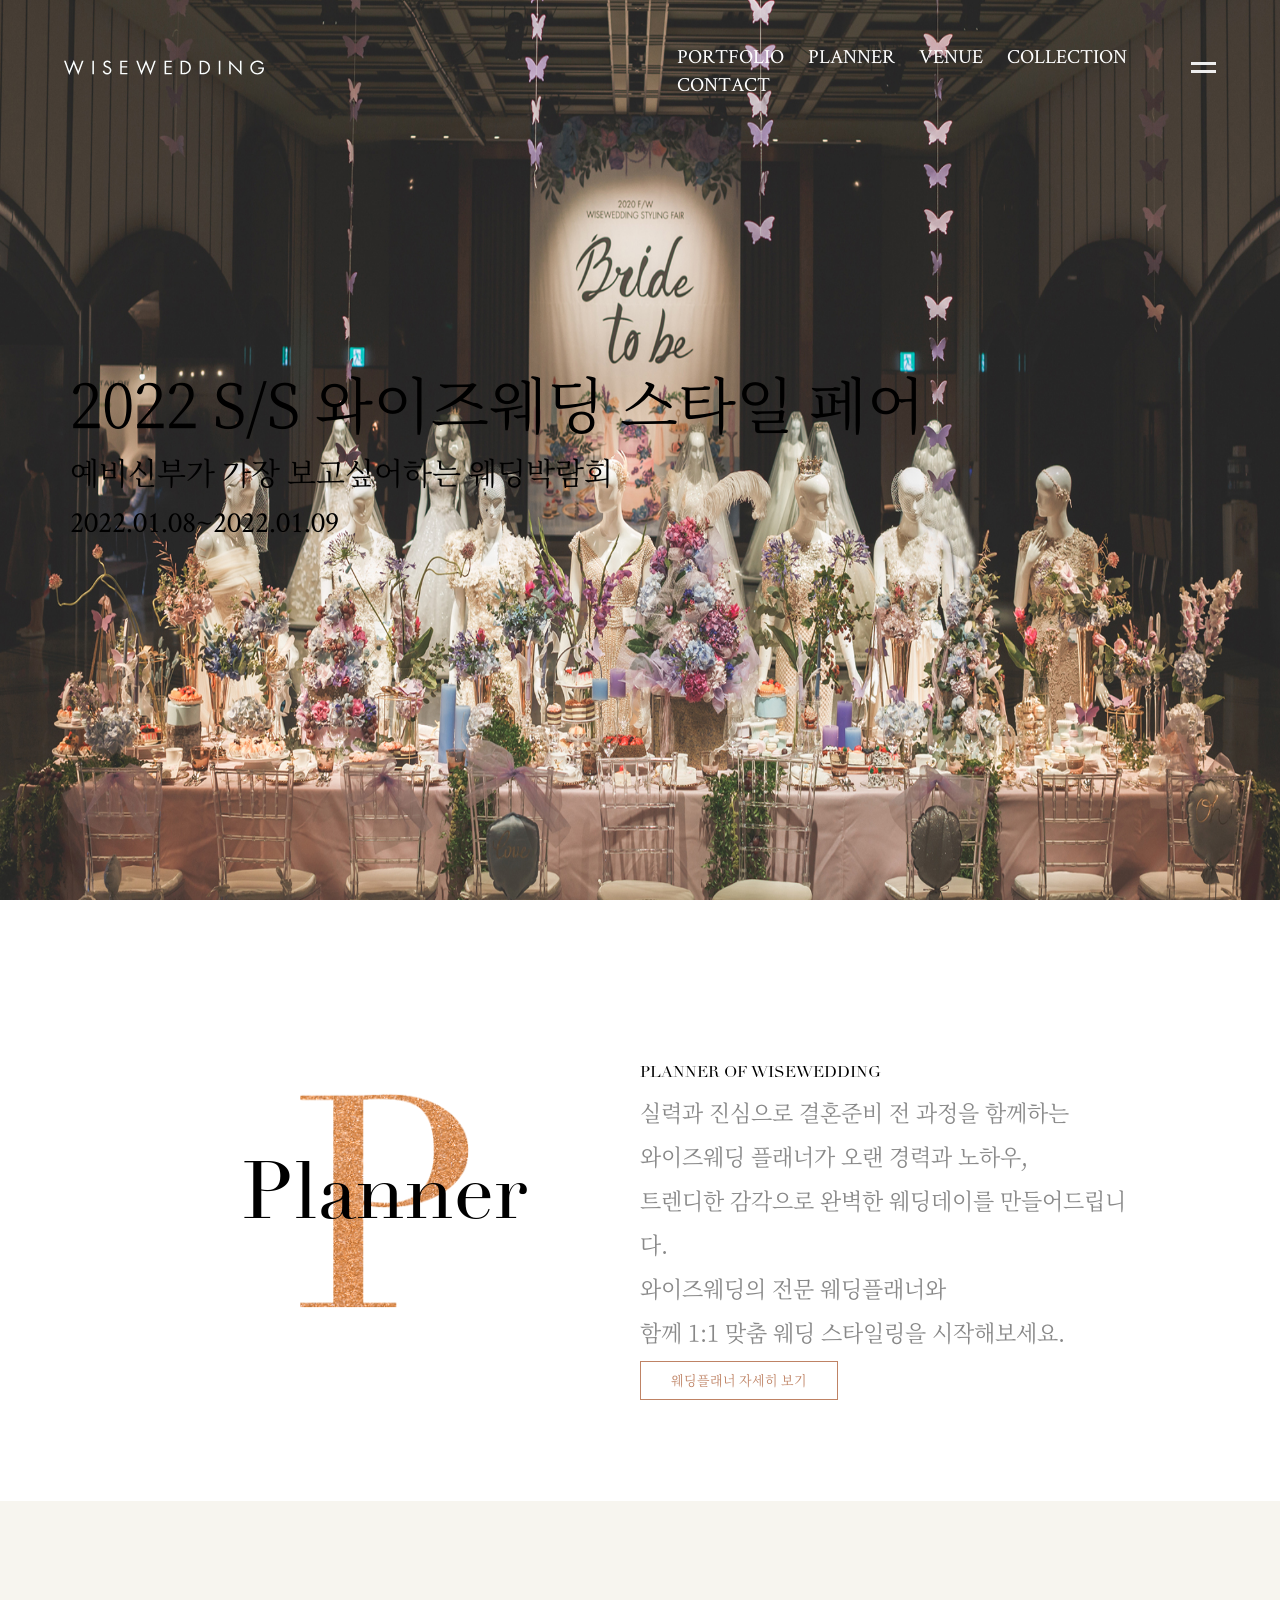
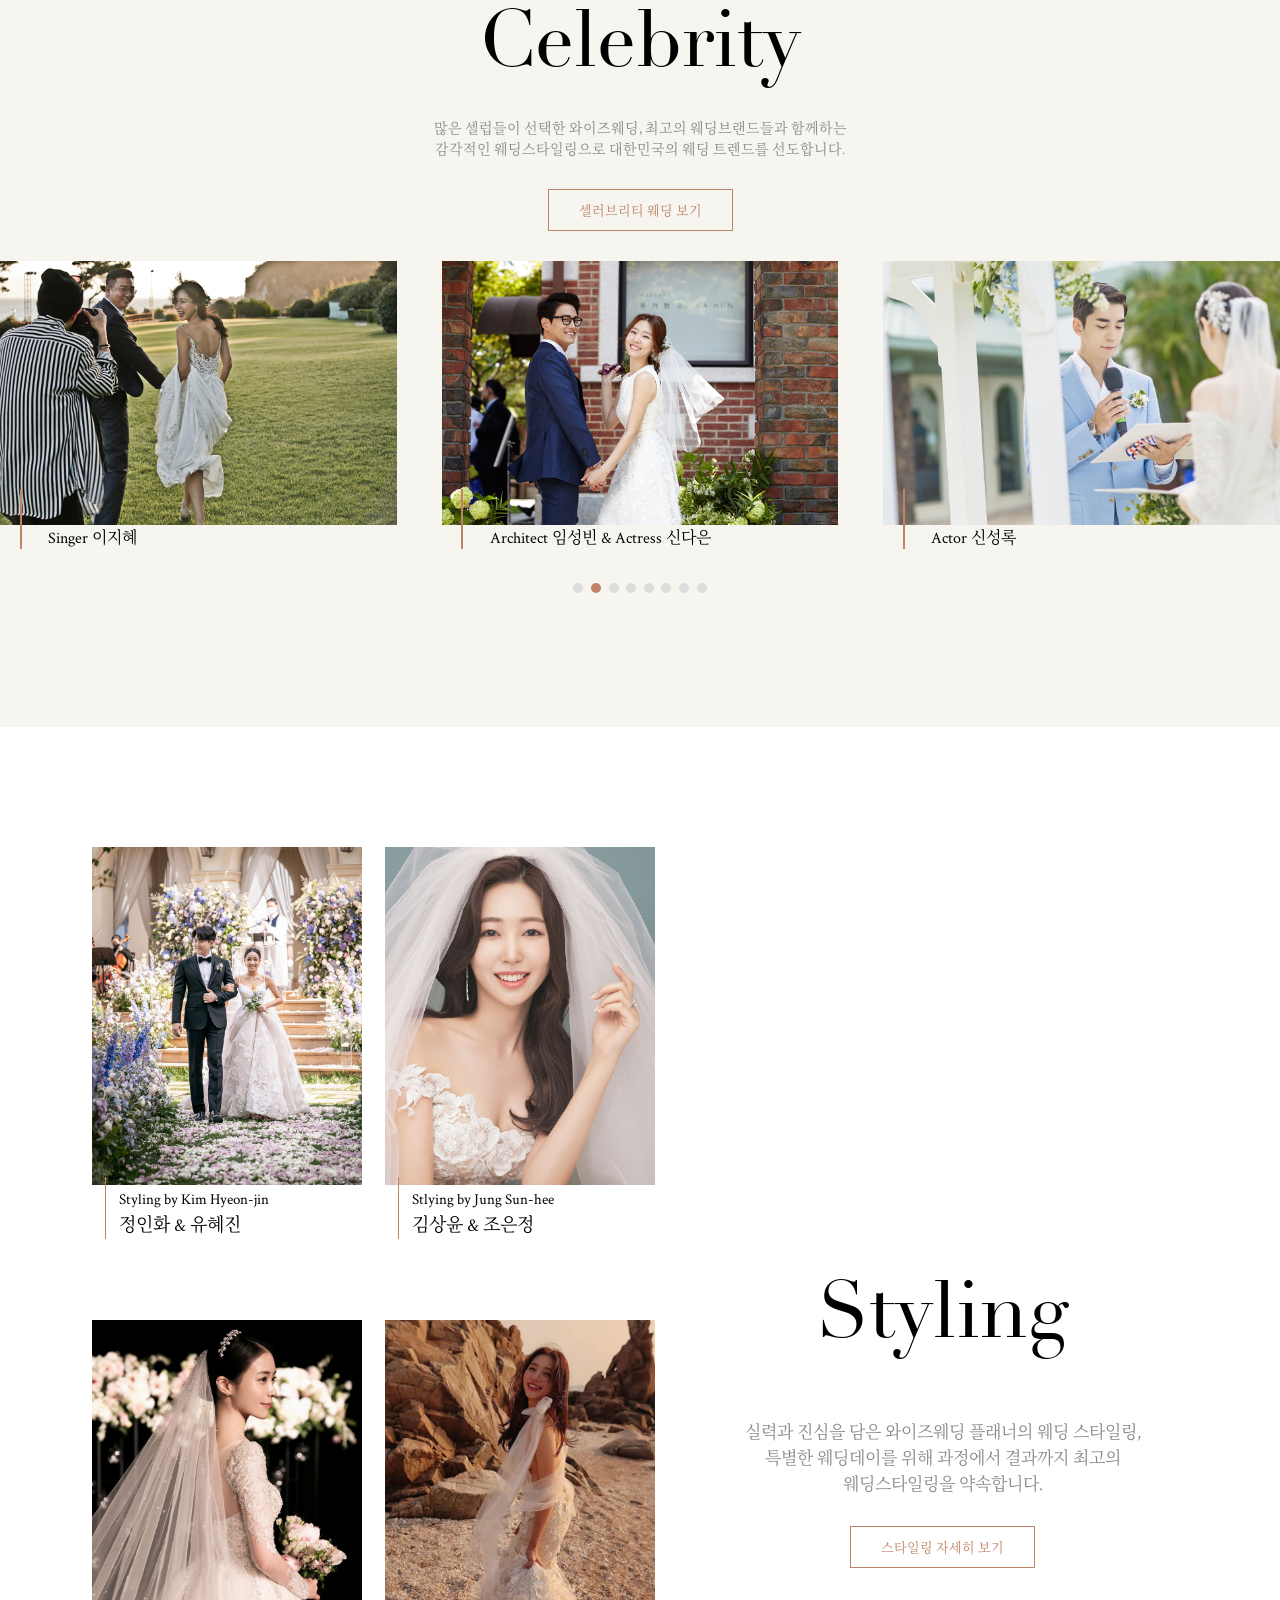
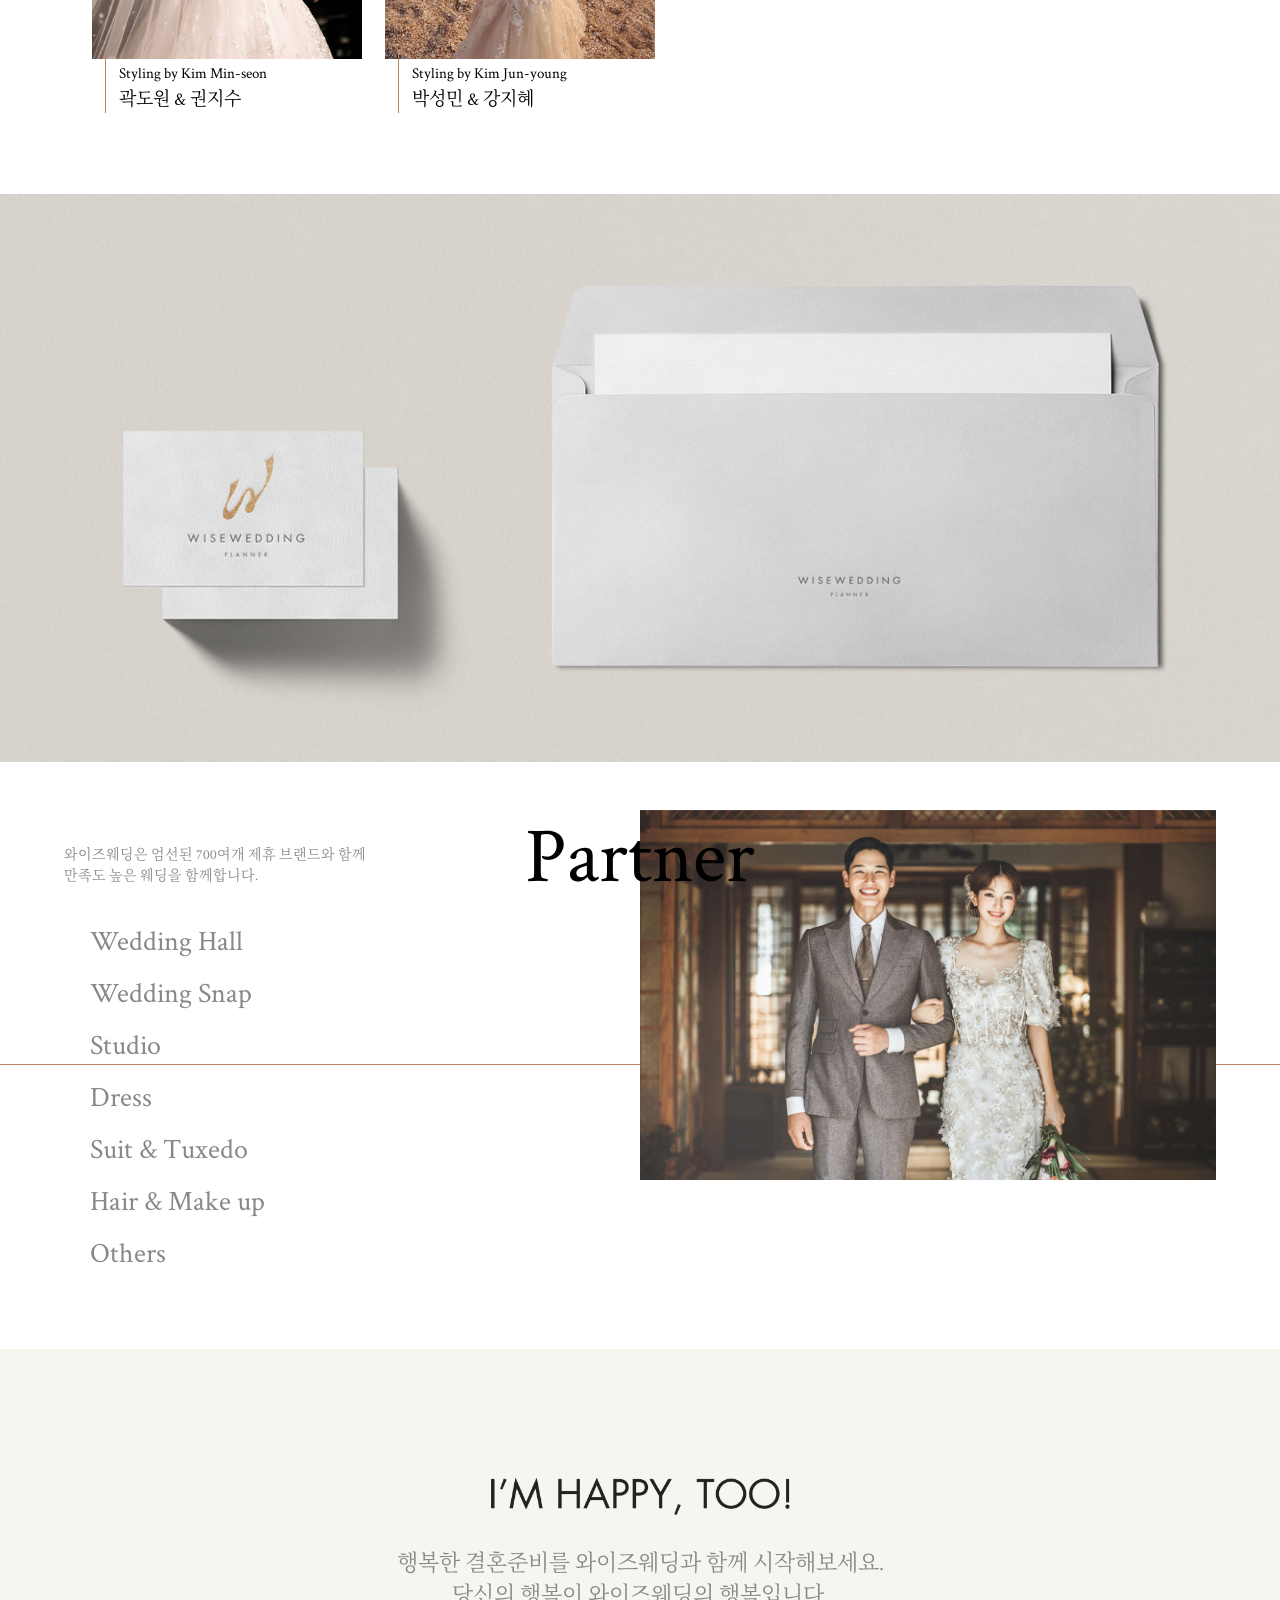
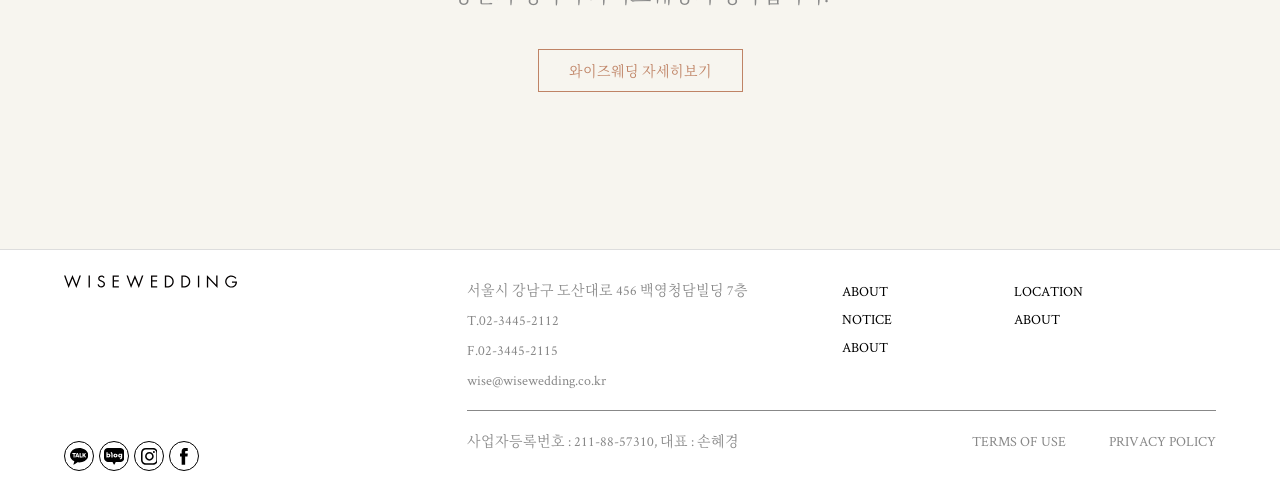
==== commit ab673736: "22" ====
--- a/index.html
+++ b/index.html
@@ -1,384 +1,384 @@
-<!DOCTYPE html>
-<html lang="en">
-<head>
-    <meta charset="UTF-8">
-    <meta http-equiv="X-UA-Compatible" content="IE=edge">
-    <meta name="viewport" content="width=device-width, initial-scale=1.0">
-    <title>Document</title>
-    <link href="css/index.css" rel="stylesheet">
-    <link
-      rel="stylesheet"
-      href="https://unpkg.com/swiper/swiper-bundle.min.css"
-    />
-    <script src="https://unpkg.com/swiper/swiper-bundle.min.js"></script>
-</head>
-<body>
-    
-    <header>
-        <div class="head">
-            <h1><a href="#" class="invert">LOGO</a></h1>
-            <nav>
-                <a href="#">PORTFOLIO</a>
-                <a href="#">PLANNER</a>
-                <a href="#">VENUE</a>
-                <a href="#">COLLECTION</a>
-                <a href="contact.html">CONTACT</a>
-            </nav>
-            <div class="burger-menu">
-                <span></span>
-                <span></span>
-            </div>
-        </div>
-    </header>
-
-    <main>
-        <div class="visual">
-            <div class="swiper-wrapper">
-                <div class="swiper-slide">
-                    <div>
-                        <p>
-                            2022 S/S 와이즈웨딩 스타일 페어
-                            <small>
-                                예비신부가 가장 보고싶어하는 웨딩박람회<br>
-                                2022.01.08~2022.01.09
-                            </small>
-                        </p>
-                    </div>
-                    <img src="img/img_visual.jpg" alt="">
-                </div>
-                <div class="swiper-slide">
-                    <div>
-                        <p>
-                            I AM HAPPY,TOO!
-                            <small>
-                                당신의 행복이 와이즈웨딩의 행복입니다.<br>
-                                웨딩전문가그룹 와이즈웨딩
-                            </small>
-                        </p>
-                    </div>
-                    <img src="img/img_wbanner2.jpg" alt="">
-                </div>
-                <div class="swiper-slide">
-                    <div>
-                        <p>
-                            웨딩의 첫 걸음
-                            <small>
-                                와이즈웨딩의 웨등홀 검색 시스템을 만나보세요.<br>
-                            </small>
-                        </p>
-                    </div>
-                    <img src="img/img_wbanner3.jpg" alt="">
-                </div>
-                <div class="swiper-slide">
-                    <div>
-                        <p>
-                            차별화된 웨딩스타일 
-                            <small>
-                                웨딩전문가의 스타일링 상담을 받아보세요.<br>
-                            </small>
-                        </p>
-                    </div>
-                    <img src="img/img_wbanner4.jpg" alt="">
-                </div>
-                <div class="swiper-slide">
-                    <div>
-                        <p>
-                            실력과 진심으로 
-                            <small>
-                                와이즈웨딩과 함께 성장할 와이즈인을 찾습니다.<br>
-                            </small>
-                        </p>
-                    </div>
-                    <img src="img/img_wbanner5.jpg" alt="">
-                </div>
-            </div>
-            <!-- <div class="swiper-button-next"></div>
-            <div class="swiper-button-prev"></div>
-            <div class="swiper-pagination"></div> -->
-        </div>
-
-        <div class="plan">
-            <div>
-                <p><b>Planner</b></p>
-                <p>
-                    <small>PLANNER OF WISEWEDDING</small>
-                    실력과 진심으로 결혼준비 전 과정을 함께하는
-                    와이즈웨딩 플래너가 오랜 경력과 노하우,
-                    트렌디한 감각으로 완벽한 웨딩데이를 만들어드립니다. 
-                    와이즈웨딩의 전문 웨딩플래너와 
-                    함께 1:1 맞춤 웨딩 스타일링을 시작해보세요.
-                    <a href="#">웨딩플래너 자세히 보기</a>
-                </p>                
-            </div>
-        </div>
-
-        <div class="cel">
-            <h2>
-                Celebrity
-            </h2>
-            <p>  
-                많은 셀럽들이 선택한 와이즈웨딩, 최고의 웨딩브랜드들과 함께하는 
-                감각적인 웨딩스타일링으로 대한민국의 웨딩 트렌드를 선도합니다.
-                <a href="#">셀러브리티 웨딩 보기</a>
-            </p>
-            <div class="slide">
-                <div class="slide1">
-                    <figure>
-                        <img src="img/img_cel1.jpg" alt="사진1">
-                        <figcaption> Singer 이지혜 </figcaption>
-                    </figure>
-
-                    <figure>
-                        <img src="img/img_cel5.jpg" alt="사진1">
-                        <figcaption> Architect 임성빈 & Actress 신다은 </figcaption>
-                    </figure>
-
-                    <figure>
-                        <img src="img/img_cel6.jpg" alt="사진1">
-                        <figcaption> Actor 신성록 </figcaption>
-                    </figure>
-                    <!-- <figure>
-                        <img src="../img/img_cel1.jpg" alt="사진1">
-                        <figcaption> Singer 이지혜 </figcaption>
-                    </figure>
-                    <figure>
-                        <img src="../img/img_cel1.jpg" alt="사진1">
-                        <figcaption> Singer 이지혜 </figcaption>
-                    </figure> -->
-                </div>
-
-
-                <p>
-                    <span></span>
-                    <span></span>
-                    <span></span>
-                    <span></span>
-                    <span></span>
-                    <span></span>
-                    <span></span>
-                    <span></span>
-                </p>
-            </div>
-        </div>
-
-        <div class="styling">
-            <div class="txt">
-                <h2>Styling</h2>
-                <p>
-                    실력과 진심을 담은 와이즈웨딩 플래너의 웨딩 스타일링,
-                    특별한 웨딩데이를 위해 과정에서 결과까지 최고의 
-                    웨딩스타일링을 약속합니다. 
-                    <a href="#">스타일링 자세히 보기</a>
-                </p>
-            </div>
-            <div class=photo>
-                <div>
-                    <figure>
-                        
-                        <img src="img/img_style1.jpg" alt="포토1">
-
-                    </figure>
-                    <p>
-                        <small>Styling by Kim Hyeon-jin</small><br>
-                        정인화 & 유혜진
-                    </p>
-                </div>
-                <div>
-                    <figure>
-                        <img src="img/img_style2.jpg" alt="포토1">
-                    </figure>
-                    <p>
-                        <small>Stlying by Jung Sun-hee</small><br>
-                    김상윤 & 조은정
-                    </p>    
-                </div>
-                <div>
-                    <figure>
-                        <img src="img/img_style3.jpg" alt="포토1">
-                    </figure>
-                    <p>
-                        <small>Styling by Kim Min-seon</small><br>
-                        곽도원 & 권지수
-                    </p>
-                </div>
-                <div>
-                    <figure>
-                        <img src="img/img_style4.jpg" alt="포토1">
-                    </figure>
-                    <p>
-                        <small>Styling by Kim Jun-young</small><br>
-                        박성민 & 강지혜
-                    </p>
-                </div>
-            </div>    
-        </div>
-
-        <div class="letter">
-            <img src="img/img_letter.jpg" alt="편지봉투">
-        </div>
-
-
-        <div class="partner"> <!-- relative -->
-            <hgroup> 
-                <h2>Partner</h2>
-                <h3> <!-- absolute -->
-                    와이즈웨딩은 엄선된 700여개 제휴 브랜드와 함께
-                    만족도 높은 웨딩을 함께합니다.
-                </h3>
-            </hgroup>
-            <div class="pt-body">
-                <nav>
-                    <a href="#">Wedding Hall</a>
-                    <a href="#">Wedding Snap</a>
-                    <a href="#" class="active">Studio</a>
-                    <a href="#">Dress</a>
-                    <a href="#">Suit & Tuxedo</a>
-                    <a href="#">Hair & Make up</a>
-                    <a href="#">Others</a>
-                </nav>
-                <figure><img src="img/img_pt_studio.jpg" alt="예뻐"></figure> <!-- absolute -->
-            </div>
-        </div>
-
-        <div class="happy">
-            <figure><img src="img/img_happy.png" alt="행복"></figure>
-            <p>
-                행복한 결혼준비를 와이즈웨딩과 함께 시작해보세요.<br>
-                당신의 행복이 와이즈웨딩의 행복입니다.
-            </p>
-            <a href="#">와이즈웨딩 자세히보기</a>
-
-        </div>
-    </main>
-
-
-    <footer>
-        <div class="container">
-            <div class="left">
-                <img src="./img/img_logo.svg" alt="로고1">
-                <nav>
-                    <a href="http://pf.kakao.com/_xbPJxhE" target="_blank" title="카카오톡">
-                        <svg version="1.0" id="footsns4" xmlns="http://www.w3.org/2000/svg" xmlns:xlink="http://www.w3.org/1999/xlink" x="0px" y="0px" viewBox="0 0 16 14.699" enable-background="new 0 0 16 14.699" xml:space="preserve">
-                        <g>
-                            <polygon points="5.889,6.831 6.856,6.831 6.392,5.378 	"></polygon>
-                            <path d="M8,0C3.581,0,0,2.832,0,6.324c0,2.273,1.518,4.266,3.795,5.381c-0.167,0.625-0.606,2.263-0.694,2.614
-                                c-0.108,0.435,0.16,0.429,0.335,0.312c0.137-0.092,2.192-1.489,3.079-2.091C6.996,12.611,7.493,12.649,8,12.649
-                                c4.418,0,8-2.832,8-6.325C16,2.832,12.418,0,8,0z M3.998,8.04c0.001,0.389-0.865,0.369-0.866-0.02
-                                c0.005-0.534-0.001-2.853-0.001-2.853H2.297c-0.488,0-0.49-0.857-0.001-0.857h2.536c0.518,0,0.518,0.878,0,0.878
-                                c-0.55,0-0.83,0.061-0.83,0.061L3.998,8.04z M7.29,8.157C7.087,7.622,7.14,7.598,7.14,7.598l-1.526,0L5.447,8.182
-                                C5.27,8.591,4.503,8.258,4.68,7.848c0.246-0.566,0.987-2.7,1.192-3.152C5.953,4.518,6.145,4.446,6.34,4.446
-                                c0.237,0,0.481,0.105,0.549,0.251c0.148,0.316,0.958,2.542,1.192,3.16C8.246,8.29,7.454,8.59,7.29,8.157z M10.417,8.349
-                                c-0.392,0-1.276,0.004-1.674,0.004c-0.398,0-0.331-0.465-0.331-0.465S8.409,5.552,8.408,4.826C8.407,4.571,8.634,4.444,8.86,4.444
-                                c0.225,0,0.45,0.127,0.451,0.381C9.312,5.35,9.308,7.511,9.308,7.511s0.715,0.004,1.107,0.004
-                                C10.807,7.515,10.809,8.349,10.417,8.349z M13.145,8.284l-1.099-1.5l-0.251,0.202c0,0,0,0.741,0,1.131
-                                c0,0.336-0.856,0.337-0.856,0.001c0-0.213,0.019-3.088,0.01-3.406c-0.005-0.175,0.221-0.266,0.44-0.266
-                                c0.206,0,0.406,0.079,0.411,0.243C11.811,5.119,11.8,5.899,11.8,5.899s1.24-1.242,1.417-1.417c0.182-0.181,0.747,0.387,0.564,0.568
-                                c-0.312,0.31-1.104,1.167-1.104,1.167l1.167,1.537C14.066,8.047,13.367,8.577,13.145,8.284z"></path>
-                        </g>
-                        </svg>				   
-                    </a>
-                    <a href="https://blog.naver.com/happywisewed" target="_blank" title="블로그">
-                        <svg version="1.0" id="footsns3" xmlns="http://www.w3.org/2000/svg" xmlns:xlink="http://www.w3.org/1999/xlink" x="0px" y="0px" viewBox="0 0 16 13.233" enable-background="new 0 0 16 13.233" xml:space="preserve">
-                       <g>
-                           <path d="M12.557,5.383c-0.474,0.163-0.518,0.919-0.074,1.143c0.383,0.217,0.941-0.064,0.92-0.525
-                               C13.455,5.562,12.959,5.195,12.557,5.383z"></path>
-                           <path d="M8.866,5.393C8.364,5.532,8.297,6.32,8.761,6.549c0.385,0.232,0.962-0.081,0.91-0.545
-                               C9.722,5.583,9.254,5.244,8.866,5.393z"></path>
-                           <path d="M3.221,5.41C2.74,5.58,2.717,6.358,3.185,6.563c0.389,0.207,0.926-0.11,0.888-0.562
-                               C4.116,5.561,3.618,5.224,3.221,5.41z"></path>
-                           <path d="M15.858,2.214c-0.38-1.26-1.621-2.211-2.944-2.212c-3.276-0.003-6.553-0.003-9.83,0
-                               c-1.586-0.008-3.017,1.367-3.08,2.949c-0.008,1.665-0.004,3.332,0,4.998c0.036,1.538,1.368,2.903,2.904,2.988
-                               c1.276,0.031,2.553-0.005,3.83,0.018c0.295,0.629,0.611,1.249,0.915,1.876c0.084,0.157,0.145,0.357,0.342,0.402
-                               c0.201-0.038,0.262-0.241,0.346-0.397c0.308-0.628,0.619-1.254,0.924-1.885c1.275-0.014,2.551,0.014,3.827-0.014
-                               c1.534-0.085,2.862-1.448,2.901-2.984C16,6.624,15.994,5.295,15.998,3.966C15.986,3.381,16.053,2.779,15.858,2.214z M4.548,7.189
-                               C4.084,7.591,3.281,7.615,2.88,7.109c0.002,0.073,0.004,0.217,0.006,0.289C2.564,7.402,2.24,7.405,1.919,7.392
-                               c0.014-1.366-0.016-2.733,0.017-4.098c0.317,0.01,0.633,0.006,0.949,0.01c-0.011,0.51,0.006,1.021-0.012,1.531
-                               c0.464-0.466,1.284-0.447,1.742,0.016C5.248,5.461,5.227,6.621,4.548,7.189z M6.782,7.399C6.465,7.402,6.148,7.402,5.832,7.4
-                               C5.818,6.534,5.85,5.666,5.814,4.8c0.002-0.286-0.149-0.572-0.438-0.655c-0.006-0.315-0.002-0.629,0-0.944
-                               C5.669,3.21,5.967,3.274,6.202,3.454C6.619,3.758,6.795,4.299,6.784,4.8C6.781,5.667,6.786,6.534,6.782,7.399z M10.152,7.148
-                               C9.347,7.758,7.92,7.559,7.529,6.555C7.198,5.769,7.655,4.774,8.498,4.572c0.598-0.169,1.307-0.077,1.769,0.364
-                               C10.884,5.513,10.838,6.642,10.152,7.148z M14.328,7.3c-0.004,0.488-0.176,1.011-0.582,1.31c-0.353,0.267-0.817,0.297-1.243,0.278
-                               c0.001-0.295,0-0.589-0.001-0.884c0.225-0.01,0.486,0.001,0.663-0.166c0.196-0.19,0.196-0.481,0.215-0.735
-                               c-0.478,0.453-1.282,0.466-1.762,0.011c-0.668-0.631-0.566-1.869,0.19-2.391c0.462-0.328,1.182-0.328,1.563,0.132
-                               c-0.002-0.066-0.002-0.197-0.002-0.263c0.319-0.003,0.639-0.003,0.959,0C14.328,5.494,14.33,6.397,14.328,7.3z"></path>
-                       </g>
-                        </svg>
-                    </a>
-                    <a href="https://www.instagram.com/wiseweddingplanner/" target="_blank" title="인스타그램">
-                        <svg version="1.0" id="footsns2" xmlns="http://www.w3.org/2000/svg" xmlns:xlink="http://www.w3.org/1999/xlink" x="0px" y="0px" viewBox="0 0 14 14" enable-background="new 0 0 14 14" xml:space="preserve">
-                       <g>
-                           <path d="M7,3.359c-1.976,0-3.613,1.609-3.613,3.613S4.996,10.585,7,10.585s3.613-1.637,3.613-3.613
-                               S8.976,3.359,7,3.359z M7,9.286c-1.27,0-2.315-1.044-2.315-2.315S5.73,4.657,7,4.657s2.315,1.044,2.315,2.315S8.27,9.286,7,9.286z"></path>
-                           <circle cx="10.754" cy="3.274" r="0.819"></circle>
-                           <path d="M12.871,1.157C12.137,0.395,11.093,0,9.907,0H4.093C1.637,0,0,1.637,0,4.093v5.786
-                               c0,1.214,0.395,2.258,1.185,3.02C1.948,13.633,2.964,14,4.121,14h5.758c1.214,0,2.23-0.395,2.964-1.101
-                               C13.605,12.165,14,11.121,14,9.907V4.093C14,2.907,13.605,1.891,12.871,1.157z M12.758,9.907c0,0.875-0.31,1.581-0.819,2.06
-                               c-0.508,0.48-1.214,0.734-2.06,0.734H4.121c-0.847,0-1.552-0.254-2.06-0.734c-0.508-0.508-0.762-1.214-0.762-2.089V4.093
-                               c0-0.847,0.254-1.552,0.762-2.06c0.48-0.48,1.214-0.734,2.06-0.734h5.815c0.847,0,1.552,0.254,2.06,0.762
-                               c0.48,0.508,0.762,1.214,0.762,2.032V9.907L12.758,9.907z"></path>
-                       </g>
-                        </svg>				   
-                    </a>
-                    <a href="https://www.facebook.com/Wisewedding/" target="_blank" title="페이스북">
-                        <svg version="1.0" id="footsns1" xmlns="http://www.w3.org/2000/svg" xmlns:xlink="http://www.w3.org/1999/xlink" x="0px" y="0px" viewBox="0 0 6.97 15" enable-background="new 0 0 6.97 15" xml:space="preserve">
-                       <path d="M6.97,4.857H4.596V3.3c0-0.585,0.387-0.721,0.66-0.721c0.272,0,1.675,0,1.675,0v-2.57L4.625,0
-                           C2.064,0,1.481,1.917,1.481,3.144v1.713H0v2.649h1.481c0,3.399,0,7.494,0,7.494h3.115c0,0,0-4.136,0-7.494h2.102L6.97,4.857z"></path>
-                        </svg>				   
-                    </a>
-                    
-                </nav>
-            </div>
-            
-            <div class="right">
-                <div>
-                    <p>
-                        서울시 강남구 도산대로 456 백영청담빌딩 7층<br>
-                        T.02-3445-2112<br>
-                        F.02-3445-2115<br>
-                        wise@wisewedding.co.kr<br>
-                    </p>
-                    <nav>
-                        <a href="#">ABOUT</a>
-                        <a href="#">LOCATION</a>
-                        <a href="#">NOTICE</a>
-                        <a href="#">ABOUT</a>
-                        <a href="#">ABOUT</a>
-                    </nav>
-                </div>
-                <div class="end">
-                    <p>사업자등록번호 : 211-88-57310, 대표 : 손혜경</p>
-                    <p>
-                        <a href=#>TERMS OF USE</a> 
-                        <a href=#>PRIVACY POLICY</a>
-                    </p>
-                </div>
-            </div>
-
-            
-        </div>    
-    </footer>
-
-
-    <script>
-        const elHead = document.querySelector('.head .invert')
-    
-
-        var swiper = new Swiper(".visual", {
-            effect: "fade",
-            autoplay: {
-                delay: 2500,
-                disableOnInteraction: false,
-            },
-            // navigation: {
-            //     nextEl: ".swiper-button-next",
-            //     prevEl: ".swiper-button-prev",
-            // },
-            // pagination: {
-            //     el: ".swiper-pagination",
-            //     clickable: true,
-            // },
-        });
-    
-    </script>
-</body>
+<!DOCTYPE html>
+<html lang="en">
+<head>
+    <meta charset="UTF-8">
+    <meta http-equiv="X-UA-Compatible" content="IE=edge">
+    <meta name="viewport" content="width=device-width, initial-scale=1.0">
+    <title>Document</title>
+    <link href="css/index.css" rel="stylesheet">
+    <link
+      rel="stylesheet"
+      href="https://unpkg.com/swiper/swiper-bundle.min.css"
+    />
+    <script src="https://unpkg.com/swiper/swiper-bundle.min.js"></script>
+</head>
+<body>
+    
+    <header>
+        <div class="head">
+            <h1><a href="#" class="invert">LOGO</a></h1>
+            <nav>
+                <a href="#">PORTFOLIO</a>
+                <a href="#">PLANNER</a>
+                <a href="#">VENUE</a>
+                <a href="#">COLLECTION</a>
+                <a href="contact.html">CONTACT</a>
+            </nav>
+            <div class="burger-menu">
+                <span></span>
+                <span></span>
+            </div>
+        </div>
+    </header>
+
+    <main>
+        <div class="visual">
+            <div class="swiper-wrapper">
+                <div class="swiper-slide">
+                    <div>
+                        <p>
+                            2022 S/S 와이즈웨딩 스타일 페어
+                            <small>
+                                예비신부가 가장 보고싶어하는 웨딩박람회<br>
+                                2022.01.08~2022.01.09
+                            </small>
+                        </p>
+                    </div>
+                    <img src="img/img_visual.jpg" alt="">
+                </div>
+                <div class="swiper-slide">
+                    <div>
+                        <p>
+                            I AM HAPPY,TOO!
+                            <small>
+                                당신의 행복이 와이즈웨딩의 행복입니다.<br>
+                                웨딩전문가그룹 와이즈웨딩
+                            </small>
+                        </p>
+                    </div>
+                    <img src="img/img_wbanner2.jpg" alt="">
+                </div>
+                <div class="swiper-slide">
+                    <div>
+                        <p>
+                            웨딩의 첫 걸음
+                            <small>
+                                와이즈웨딩의 웨등홀 검색 시스템을 만나보세요.<br>
+                            </small>
+                        </p>
+                    </div>
+                    <img src="img/img_wbanner3.jpg" alt="">
+                </div>
+                <div class="swiper-slide">
+                    <div>
+                        <p>
+                            차별화된 웨딩스타일 
+                            <small>
+                                웨딩전문가의 스타일링 상담을 받아보세요.<br>
+                            </small>
+                        </p>
+                    </div>
+                    <img src="img/img_wbanner4.jpg" alt="">
+                </div>
+                <div class="swiper-slide">
+                    <div>
+                        <p>
+                            실력과 진심으로 
+                            <small>
+                                와이즈웨딩과 함께 성장할 와이즈인을 찾습니다.<br>
+                            </small>
+                        </p>
+                    </div>
+                    <img src="img/img_wbanner5.jpg" alt="">
+                </div>
+            </div>
+            <!-- <div class="swiper-button-next"></div>
+            <div class="swiper-button-prev"></div>
+            <div class="swiper-pagination"></div> -->
+        </div>
+
+        <div class="plan">
+            <div>
+                <p><b>Planner</b></p>
+                <p>
+                    <small>PLANNER OF WISEWEDDING</small>
+                    실력과 진심으로 결혼준비 전 과정을 함께하는
+                    와이즈웨딩 플래너가 오랜 경력과 노하우,
+                    트렌디한 감각으로 완벽한 웨딩데이를 만들어드립니다. 
+                    와이즈웨딩의 전문 웨딩플래너와 
+                    함께 1:1 맞춤 웨딩 스타일링을 시작해보세요.
+                    <a href="#">웨딩플래너 자세히 보기</a>
+                </p>                
+            </div>
+        </div>
+
+        <div class="cel">
+            <h2>
+                Celebrity
+            </h2>
+            <p>  
+                많은 셀럽들이 선택한 와이즈웨딩, 최고의 웨딩브랜드들과 함께하는 
+                감각적인 웨딩스타일링으로 대한민국의 웨딩 트렌드를 선도합니다.
+                <a href="#">셀러브리티 웨딩 보기</a>
+            </p>
+            <div class="slide">
+                <div class="slide1">
+                    <figure>
+                        <img src="img/img_cel1.jpg" alt="사진1">
+                        <figcaption> Singer 이지혜 </figcaption>
+                    </figure>
+
+                    <figure>
+                        <img src="img/img_cel5.jpg" alt="사진1">
+                        <figcaption> Architect 임성빈 & Actress 신다은 </figcaption>
+                    </figure>
+
+                    <figure>
+                        <img src="img/img_cel6.jpg" alt="사진1">
+                        <figcaption> Actor 신성록 </figcaption>
+                    </figure>
+                    <!-- <figure>
+                        <img src="../img/img_cel1.jpg" alt="사진1">
+                        <figcaption> Singer 이지혜 </figcaption>
+                    </figure>
+                    <figure>
+                        <img src="../img/img_cel1.jpg" alt="사진1">
+                        <figcaption> Singer 이지혜 </figcaption>
+                    </figure> -->
+                </div>
+
+
+                <p>
+                    <span></span>
+                    <span></span>
+                    <span></span>
+                    <span></span>
+                    <span></span>
+                    <span></span>
+                    <span></span>
+                    <span></span>
+                </p>
+            </div>
+        </div>
+
+        <div class="styling">
+            <div class="txt">
+                <h2>Styling</h2>
+                <p>
+                    실력과 진심을 담은 와이즈웨딩 플래너의 웨딩 스타일링,
+                    특별한 웨딩데이를 위해 과정에서 결과까지 최고의 
+                    웨딩스타일링을 약속합니다. 
+                    <a href="#">스타일링 자세히 보기</a>
+                </p>
+            </div>
+            <div class=photo>
+                <div>
+                    <figure>
+                        
+                        <img src="img/img_style1.jpg" alt="포토1">
+
+                    </figure>
+                    <p>
+                        <small>Styling by Kim Hyeon-jin</small><br>
+                        정인화 & 유혜진
+                    </p>
+                </div>
+                <div>
+                    <figure>
+                        <img src="img/img_style2.jpg" alt="포토1">
+                    </figure>
+                    <p>
+                        <small>Stlying by Jung Sun-hee</small><br>
+                    김상윤 & 조은정
+                    </p>    
+                </div>
+                <div>
+                    <figure>
+                        <img src="img/img_style3.jpg" alt="포토1">
+                    </figure>
+                    <p>
+                        <small>Styling by Kim Min-seon</small><br>
+                        곽도원 & 권지수
+                    </p>
+                </div>
+                <div>
+                    <figure>
+                        <img src="img/img_style4.jpg" alt="포토1">
+                    </figure>
+                    <p>
+                        <small>Styling by Kim Jun-young</small><br>
+                        박성민 & 강지혜
+                    </p>
+                </div>
+            </div>    
+        </div>
+
+        <div class="letter">
+            <img src="img/img_letter.jpg" alt="편지봉투">
+        </div>
+
+
+        <div class="partner"> <!-- relative -->
+            <hgroup> 
+                <h2>Partner</h2>
+                <h3> <!-- absolute -->
+                    와이즈웨딩은 엄선된 700여개 제휴 브랜드와 함께
+                    만족도 높은 웨딩을 함께합니다.
+                </h3>
+            </hgroup>
+            <div class="pt-body">
+                <nav>
+                    <a href="#">Wedding Hall</a>
+                    <a href="#">Wedding Snap</a>
+                    <a href="#" class="active">Studio</a>
+                    <a href="#">Dress</a>
+                    <a href="#">Suit & Tuxedo</a>
+                    <a href="#">Hair & Make up</a>
+                    <a href="#">Others</a>
+                </nav>
+                <figure><img src="img/img_pt_studio.jpg" alt="예뻐"></figure> <!-- absolute -->
+            </div>
+        </div>
+
+        <div class="happy">
+            <figure><img src="img/img_happy.png" alt="행복"></figure>
+            <p>
+                행복한 결혼준비를 와이즈웨딩과 함께 시작해보세요.<br>
+                당신의 행복이 와이즈웨딩의 행복입니다.
+            </p>
+            <a href="#">와이즈웨딩 자세히보기</a>
+
+        </div>
+    </main>
+
+
+    <footer>
+        <div class="container">
+            <div class="left">
+                <img src="./img/img_logo.svg" alt="로고1">
+                <nav>
+                    <a href="http://pf.kakao.com/_xbPJxhE" target="_blank" title="카카오톡">
+                        <svg version="1.0" id="footsns4" xmlns="http://www.w3.org/2000/svg" xmlns:xlink="http://www.w3.org/1999/xlink" x="0px" y="0px" viewBox="0 0 16 14.699" enable-background="new 0 0 16 14.699" xml:space="preserve">
+                        <g>
+                            <polygon points="5.889,6.831 6.856,6.831 6.392,5.378 	"></polygon>
+                            <path d="M8,0C3.581,0,0,2.832,0,6.324c0,2.273,1.518,4.266,3.795,5.381c-0.167,0.625-0.606,2.263-0.694,2.614
+                                c-0.108,0.435,0.16,0.429,0.335,0.312c0.137-0.092,2.192-1.489,3.079-2.091C6.996,12.611,7.493,12.649,8,12.649
+                                c4.418,0,8-2.832,8-6.325C16,2.832,12.418,0,8,0z M3.998,8.04c0.001,0.389-0.865,0.369-0.866-0.02
+                                c0.005-0.534-0.001-2.853-0.001-2.853H2.297c-0.488,0-0.49-0.857-0.001-0.857h2.536c0.518,0,0.518,0.878,0,0.878
+                                c-0.55,0-0.83,0.061-0.83,0.061L3.998,8.04z M7.29,8.157C7.087,7.622,7.14,7.598,7.14,7.598l-1.526,0L5.447,8.182
+                                C5.27,8.591,4.503,8.258,4.68,7.848c0.246-0.566,0.987-2.7,1.192-3.152C5.953,4.518,6.145,4.446,6.34,4.446
+                                c0.237,0,0.481,0.105,0.549,0.251c0.148,0.316,0.958,2.542,1.192,3.16C8.246,8.29,7.454,8.59,7.29,8.157z M10.417,8.349
+                                c-0.392,0-1.276,0.004-1.674,0.004c-0.398,0-0.331-0.465-0.331-0.465S8.409,5.552,8.408,4.826C8.407,4.571,8.634,4.444,8.86,4.444
+                                c0.225,0,0.45,0.127,0.451,0.381C9.312,5.35,9.308,7.511,9.308,7.511s0.715,0.004,1.107,0.004
+                                C10.807,7.515,10.809,8.349,10.417,8.349z M13.145,8.284l-1.099-1.5l-0.251,0.202c0,0,0,0.741,0,1.131
+                                c0,0.336-0.856,0.337-0.856,0.001c0-0.213,0.019-3.088,0.01-3.406c-0.005-0.175,0.221-0.266,0.44-0.266
+                                c0.206,0,0.406,0.079,0.411,0.243C11.811,5.119,11.8,5.899,11.8,5.899s1.24-1.242,1.417-1.417c0.182-0.181,0.747,0.387,0.564,0.568
+                                c-0.312,0.31-1.104,1.167-1.104,1.167l1.167,1.537C14.066,8.047,13.367,8.577,13.145,8.284z"></path>
+                        </g>
+                        </svg>				   
+                    </a>
+                    <a href="https://blog.naver.com/happywisewed" target="_blank" title="블로그">
+                        <svg version="1.0" id="footsns3" xmlns="http://www.w3.org/2000/svg" xmlns:xlink="http://www.w3.org/1999/xlink" x="0px" y="0px" viewBox="0 0 16 13.233" enable-background="new 0 0 16 13.233" xml:space="preserve">
+                       <g>
+                           <path d="M12.557,5.383c-0.474,0.163-0.518,0.919-0.074,1.143c0.383,0.217,0.941-0.064,0.92-0.525
+                               C13.455,5.562,12.959,5.195,12.557,5.383z"></path>
+                           <path d="M8.866,5.393C8.364,5.532,8.297,6.32,8.761,6.549c0.385,0.232,0.962-0.081,0.91-0.545
+                               C9.722,5.583,9.254,5.244,8.866,5.393z"></path>
+                           <path d="M3.221,5.41C2.74,5.58,2.717,6.358,3.185,6.563c0.389,0.207,0.926-0.11,0.888-0.562
+                               C4.116,5.561,3.618,5.224,3.221,5.41z"></path>
+                           <path d="M15.858,2.214c-0.38-1.26-1.621-2.211-2.944-2.212c-3.276-0.003-6.553-0.003-9.83,0
+                               c-1.586-0.008-3.017,1.367-3.08,2.949c-0.008,1.665-0.004,3.332,0,4.998c0.036,1.538,1.368,2.903,2.904,2.988
+                               c1.276,0.031,2.553-0.005,3.83,0.018c0.295,0.629,0.611,1.249,0.915,1.876c0.084,0.157,0.145,0.357,0.342,0.402
+                               c0.201-0.038,0.262-0.241,0.346-0.397c0.308-0.628,0.619-1.254,0.924-1.885c1.275-0.014,2.551,0.014,3.827-0.014
+                               c1.534-0.085,2.862-1.448,2.901-2.984C16,6.624,15.994,5.295,15.998,3.966C15.986,3.381,16.053,2.779,15.858,2.214z M4.548,7.189
+                               C4.084,7.591,3.281,7.615,2.88,7.109c0.002,0.073,0.004,0.217,0.006,0.289C2.564,7.402,2.24,7.405,1.919,7.392
+                               c0.014-1.366-0.016-2.733,0.017-4.098c0.317,0.01,0.633,0.006,0.949,0.01c-0.011,0.51,0.006,1.021-0.012,1.531
+                               c0.464-0.466,1.284-0.447,1.742,0.016C5.248,5.461,5.227,6.621,4.548,7.189z M6.782,7.399C6.465,7.402,6.148,7.402,5.832,7.4
+                               C5.818,6.534,5.85,5.666,5.814,4.8c0.002-0.286-0.149-0.572-0.438-0.655c-0.006-0.315-0.002-0.629,0-0.944
+                               C5.669,3.21,5.967,3.274,6.202,3.454C6.619,3.758,6.795,4.299,6.784,4.8C6.781,5.667,6.786,6.534,6.782,7.399z M10.152,7.148
+                               C9.347,7.758,7.92,7.559,7.529,6.555C7.198,5.769,7.655,4.774,8.498,4.572c0.598-0.169,1.307-0.077,1.769,0.364
+                               C10.884,5.513,10.838,6.642,10.152,7.148z M14.328,7.3c-0.004,0.488-0.176,1.011-0.582,1.31c-0.353,0.267-0.817,0.297-1.243,0.278
+                               c0.001-0.295,0-0.589-0.001-0.884c0.225-0.01,0.486,0.001,0.663-0.166c0.196-0.19,0.196-0.481,0.215-0.735
+                               c-0.478,0.453-1.282,0.466-1.762,0.011c-0.668-0.631-0.566-1.869,0.19-2.391c0.462-0.328,1.182-0.328,1.563,0.132
+                               c-0.002-0.066-0.002-0.197-0.002-0.263c0.319-0.003,0.639-0.003,0.959,0C14.328,5.494,14.33,6.397,14.328,7.3z"></path>
+                       </g>
+                        </svg>
+                    </a>
+                    <a href="https://www.instagram.com/wiseweddingplanner/" target="_blank" title="인스타그램">
+                        <svg version="1.0" id="footsns2" xmlns="http://www.w3.org/2000/svg" xmlns:xlink="http://www.w3.org/1999/xlink" x="0px" y="0px" viewBox="0 0 14 14" enable-background="new 0 0 14 14" xml:space="preserve">
+                       <g>
+                           <path d="M7,3.359c-1.976,0-3.613,1.609-3.613,3.613S4.996,10.585,7,10.585s3.613-1.637,3.613-3.613
+                               S8.976,3.359,7,3.359z M7,9.286c-1.27,0-2.315-1.044-2.315-2.315S5.73,4.657,7,4.657s2.315,1.044,2.315,2.315S8.27,9.286,7,9.286z"></path>
+                           <circle cx="10.754" cy="3.274" r="0.819"></circle>
+                           <path d="M12.871,1.157C12.137,0.395,11.093,0,9.907,0H4.093C1.637,0,0,1.637,0,4.093v5.786
+                               c0,1.214,0.395,2.258,1.185,3.02C1.948,13.633,2.964,14,4.121,14h5.758c1.214,0,2.23-0.395,2.964-1.101
+                               C13.605,12.165,14,11.121,14,9.907V4.093C14,2.907,13.605,1.891,12.871,1.157z M12.758,9.907c0,0.875-0.31,1.581-0.819,2.06
+                               c-0.508,0.48-1.214,0.734-2.06,0.734H4.121c-0.847,0-1.552-0.254-2.06-0.734c-0.508-0.508-0.762-1.214-0.762-2.089V4.093
+                               c0-0.847,0.254-1.552,0.762-2.06c0.48-0.48,1.214-0.734,2.06-0.734h5.815c0.847,0,1.552,0.254,2.06,0.762
+                               c0.48,0.508,0.762,1.214,0.762,2.032V9.907L12.758,9.907z"></path>
+                       </g>
+                        </svg>				   
+                    </a>
+                    <a href="https://www.facebook.com/Wisewedding/" target="_blank" title="페이스북">
+                        <svg version="1.0" id="footsns1" xmlns="http://www.w3.org/2000/svg" xmlns:xlink="http://www.w3.org/1999/xlink" x="0px" y="0px" viewBox="0 0 6.97 15" enable-background="new 0 0 6.97 15" xml:space="preserve">
+                       <path d="M6.97,4.857H4.596V3.3c0-0.585,0.387-0.721,0.66-0.721c0.272,0,1.675,0,1.675,0v-2.57L4.625,0
+                           C2.064,0,1.481,1.917,1.481,3.144v1.713H0v2.649h1.481c0,3.399,0,7.494,0,7.494h3.115c0,0,0-4.136,0-7.494h2.102L6.97,4.857z"></path>
+                        </svg>				   
+                    </a>
+                    
+                </nav>
+            </div>
+            
+            <div class="right">
+                <div>
+                    <p>
+                        서울시 강남구 도산대로 456 백영청담빌딩 7층<br>
+                        T.02-3445-2112<br>
+                        F.02-3445-2115<br>
+                        wise@wisewedding.co.kr<br>
+                    </p>
+                    <nav>
+                        <a href="#">ABOUT</a>
+                        <a href="#">LOCATION</a>
+                        <a href="#">NOTICE</a>
+                        <a href="#">ABOUT</a>
+                        <a href="#">ABOUT</a>
+                    </nav>
+                </div>
+                <div class="end">
+                    <p>사업자등록번호 : 211-88-57310, 대표 : 손혜경</p>
+                    <p>
+                        <a href=#>TERMS OF USE</a> 
+                        <a href=#>PRIVACY POLICY</a>
+                    </p>
+                </div>
+            </div>
+
+            
+        </div>    
+    </footer>
+
+
+    <script>
+        const elHead = document.querySelector('.head .invert')
+    
+
+        var swiper = new Swiper(".visual", {
+            effect: "fade",
+            autoplay: {
+                delay: 2500,
+                disableOnInteraction: false,
+            },
+            // navigation: {
+            //     nextEl: ".swiper-button-next",
+            //     prevEl: ".swiper-button-prev",
+            // },
+            // pagination: {
+            //     el: ".swiper-pagination",
+            //     clickable: true,
+            // },
+        });
+    
+    </script>
+</body>
 </html>
--- a/css/index.css
+++ b/css/index.css
@@ -117,9 +117,20 @@
   overflow: hidden;
   width: 100%;
   height: 100vh;
-}
-
-.visual > div {
+  z-index: 1;
+}
+
+.visual .swiper-wrapper {
+  width: 100%;
+  height: 100%;
+}
+
+.visual .swiper-wrapper .swiper-slide {
+  width: 100%;
+  height: 100%;
+}
+
+.visual .swiper-wrapper .swiper-slide div {
   position: absolute;
   left: 0;
   top: 0;
@@ -138,20 +149,21 @@
   margin: 0 20px;
 }
 
-.visual > div p {
-  color: #fff;
+.visual .swiper-wrapper .swiper-slide div p {
+  margin: 0;
+  color: #000;
   font-size: 3rem;
   line-height: 1.6;
   font-family: 'Noto Serif KR', serif;
 }
 
-.visual > div p small {
+.visual .swiper-wrapper .swiper-slide div p small {
   display: block;
   font-size: 1.5rem;
   font-weight: normal;
 }
 
-.visual img {
+.visual .swiper-wrapper .swiper-slide img {
   height: 100%;
   width: 100%;
 }
